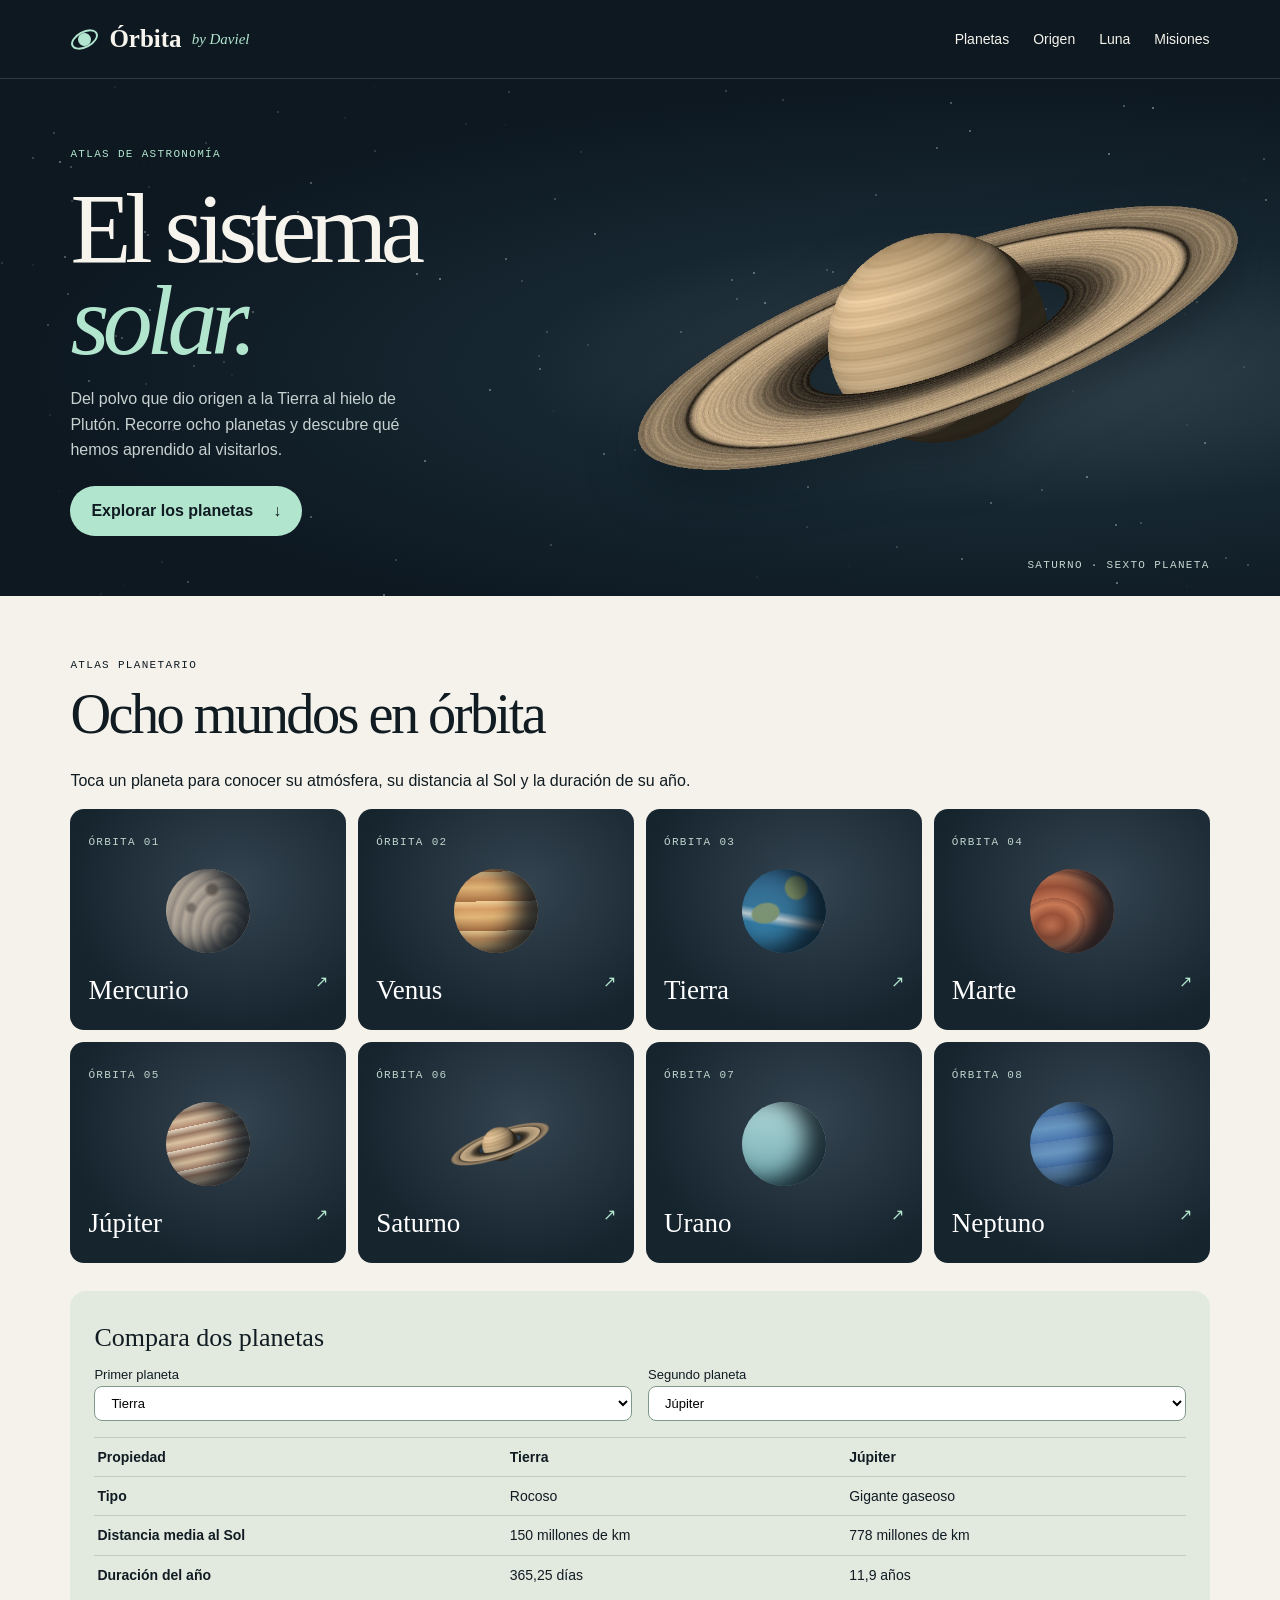
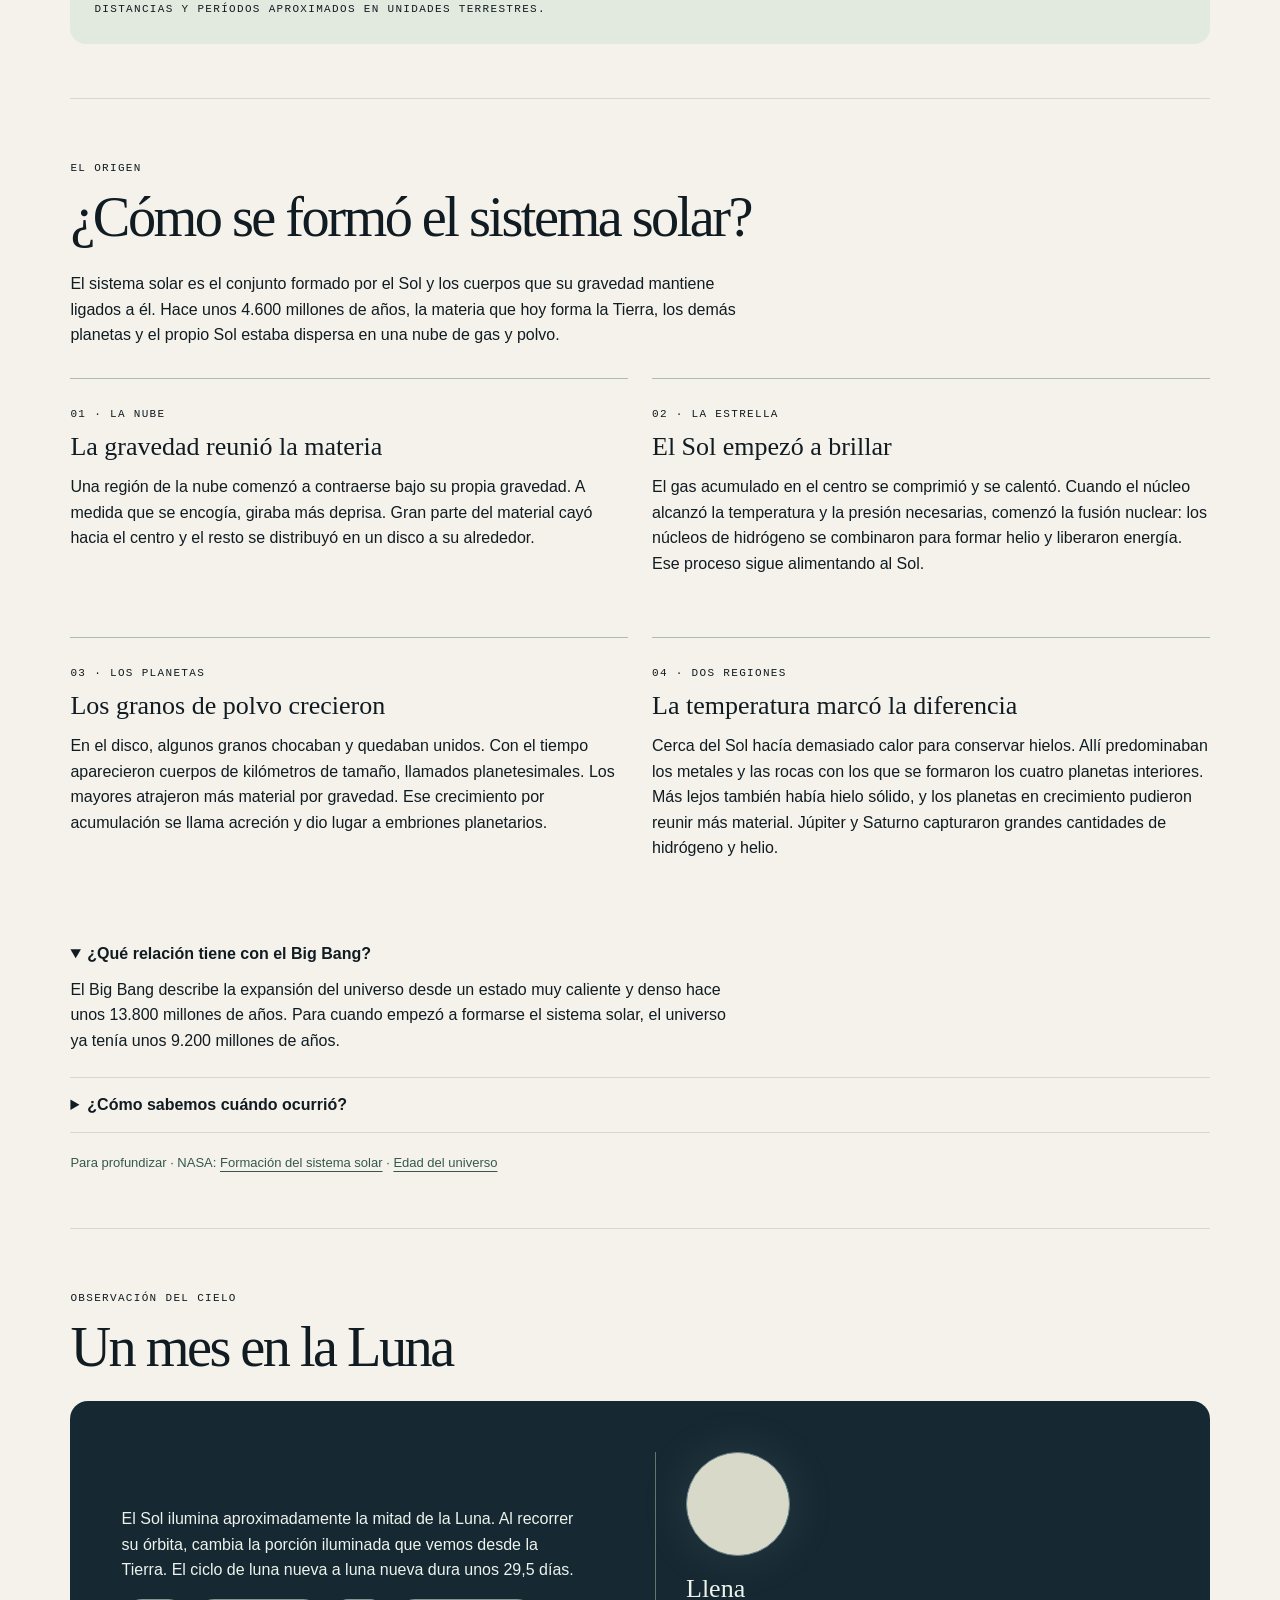
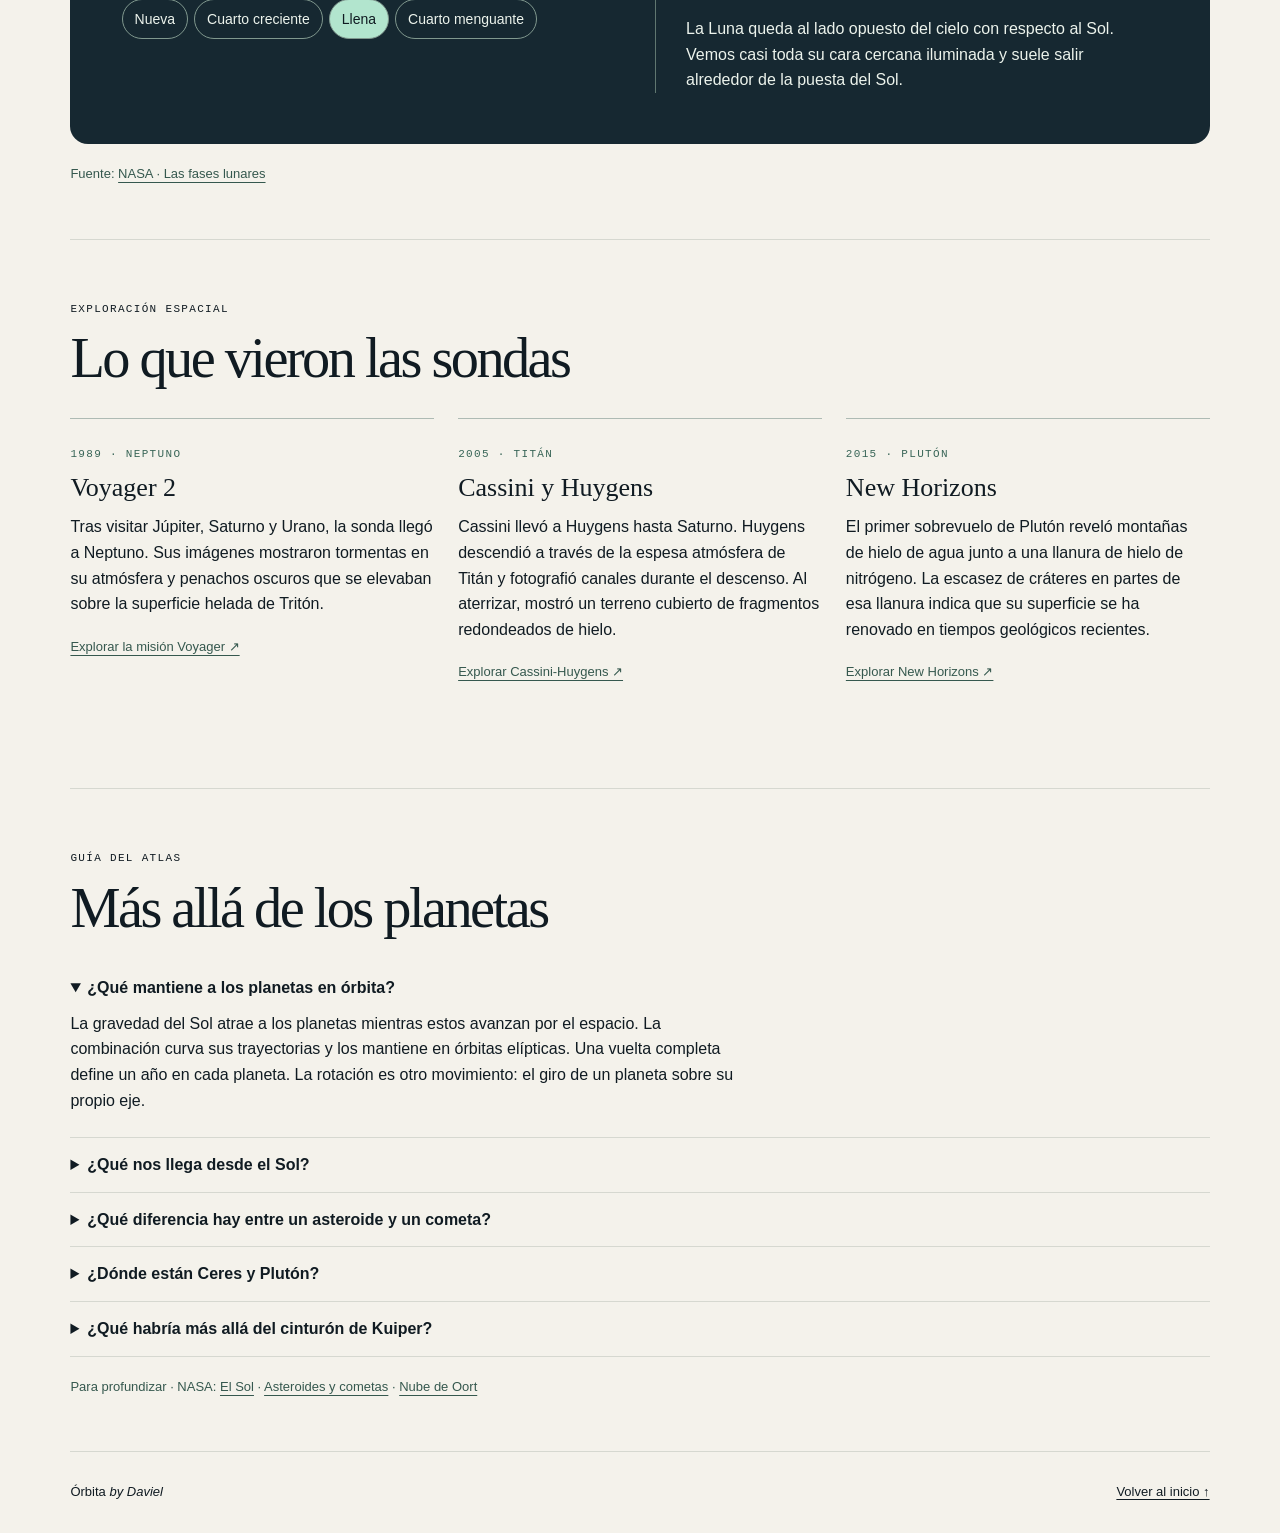
==== index.html @ 91eb77eb "Renovar el atlas con comparador, fases lunares y misiones" ====
<!doctype html><html lang="es"><head><meta charset="utf-8"><meta name="viewport" content="width=device-width,initial-scale=1"><meta name="theme-color" content="#0d1821"><title>Órbita by Daviel · Atlas del sistema solar</title><style>
:root{--ink:#101b22;--paper:#f4f2eb;--mint:#b2e5ce;--line:#d6d8d0}*{box-sizing:border-box}html{scroll-behavior:smooth}body{margin:0;background:var(--paper);color:var(--ink);font:16px/1.6 "DM Sans",Arial,sans-serif}a{color:inherit}button,select{font:inherit}button,a,select,summary{touch-action:manipulation}a:focus-visible,button:focus-visible,select:focus-visible,summary:focus-visible{outline:3px solid #318269;outline-offset:4px}.wrap,main>section:not(.hero),footer{width:min(1240px,89%);margin-inline:auto}header,.hero{background:#0d1821;color:#f6f4ec}header{border-bottom:1px solid #ffffff24}.bar{min-height:78px;display:flex;justify-content:space-between;align-items:center;gap:24px}.brand{text-decoration:none;display:flex;align-items:center;gap:10px;font:700 25px Georgia,serif}.firma{font:italic 15px Georgia;color:var(--mint)}.mark{width:29px;height:17px;border:2px solid var(--mint);border-radius:50%;transform:rotate(-28deg);position:relative}.mark:after{content:"";background:var(--mint);width:13px;height:13px;border-radius:50%;position:absolute;left:6px}nav{display:flex;gap:24px}nav a,.cta,.fuentes a,.missions a{text-underline-offset:4px}nav a{text-decoration:none;font-size:14px}nav a:hover{text-decoration:underline}.hero{position:relative;isolation:isolate;overflow:hidden;background:radial-gradient(ellipse at 79% 56%,#364650 0,#162630 35%,#0d1821 70%)}.hero .wrap{position:relative;min-height:510px;display:flex;align-items:center}.intro{width:46%;padding:60px 0;z-index:1}.intro p{max-width:360px;color:#c7d1d0}.hero img{position:absolute;right:-8%;width:68%;height:100%;object-fit:contain;filter:drop-shadow(0 20px 24px #07131c80)}.sky{position:absolute;inset:0;z-index:-1}.sky i{position:absolute;background:#dae7e3;border-radius:50%}.caption{position:absolute;right:0;bottom:22px;color:#c5d6d0;font-size:12px}.eyebrow,small,.caption,.date{font:11px/1.5 "Courier New",monospace;letter-spacing:.12em;text-transform:uppercase}.eyebrow,.intro small{color:var(--mint)}h1,h2,h3,.card strong,dd{font-family:Georgia,"Times New Roman",serif;font-weight:400}h1,h2,h3,p{margin-top:0}h1{font-size:clamp(65px,7.8vw,116px);line-height:.93;letter-spacing:-.065em;margin:18px 0}h1 em{color:var(--mint)}h2{font-size:clamp(38px,4.4vw,65px);line-height:1.04;letter-spacing:-.045em;margin:10px 0 24px}h3{font-size:26px;line-height:1.15;margin:8px 0 12px}.cta,dialog button{border:0;border-radius:30px;background:var(--mint);color:var(--ink);text-decoration:none;padding:12px 21px;font-weight:650;display:inline-flex;gap:20px;align-items:center;cursor:pointer}.cta{margin-top:7px}main>section:not(.hero){padding-block:54px;border-bottom:1px solid var(--line)}.sectionhead{display:flex;justify-content:space-between;align-items:baseline}.grid{display:grid;grid-template-columns:repeat(4,minmax(0,1fr));gap:12px}.card{border:0;min-width:0;border-radius:14px;background:radial-gradient(ellipse at 60% 35%,#344450,#16242e 72%);color:#fff;text-align:left;padding:18px;cursor:pointer;transition:transform .18s}.card:hover{transform:translateY(-3px)}.card small{color:#c0d4cc}.card strong{font-size:27px}.arrow{float:right;color:var(--mint)}.planet{display:block;width:84px;height:84px;margin:16px auto;border-radius:50%;background:var(--surface);box-shadow:inset -18px -9px 22px #07121bd9;transform:rotate(-12deg)}.card img{display:block;width:100%;height:84px;object-fit:contain;margin:16px auto}.entrada,.lectura p{max-width:76ch}.historia,.missions{display:grid;gap:24px;grid-template-columns:repeat(2,minmax(0,1fr));margin-block:30px}.historia article,.missions article{padding:20px 0;border-top:1px solid #aebbb4}.lectura details{padding:14px 0;border-bottom:1px solid var(--line)}.lectura summary{cursor:pointer;font-weight:650}.lectura details p{margin:10px 0}.fuentes,.missions a{font-size:13px;color:#35584e}.fuentes{margin:20px 0 0}.missions{grid-template-columns:repeat(3,minmax(0,1fr))}.date{color:#386557}.lunar{border-radius:18px;background:#162831;color:#ecf3ec;padding:clamp(20px,4vw,52px);display:grid;grid-template-columns:1fr 1fr;align-items:center;gap:30px}.lunar p{max-width:52ch}.lunar a{color:var(--mint)}.phase-buttons{display:flex;gap:6px;flex-wrap:wrap}.phase-buttons button{padding:8px 12px;border:1px solid #80988e;border-radius:24px;background:transparent;color:inherit;cursor:pointer;font-size:14px}.phase-buttons [aria-pressed=true]{background:var(--mint);color:var(--ink)}.moon{width:104px;height:104px;border-radius:50%;margin-bottom:18px;border:1px solid #68818a;background:var(--phase);box-shadow:0 0 52px #bce7d71c}.phase-info{border-left:1px solid #607770;padding-left:30px}.phase-info p{margin:0}.compare{margin-top:28px;padding:24px;background:#e2eae0;border-radius:16px}.pair{display:grid;grid-template-columns:1fr 1fr;gap:16px}.pair label{display:block;font-size:13px}.pair select{padding:8px 12px;border:1px solid #81998b;background:#fff;border-radius:8px;width:100%}.compare table{width:100%;text-align:left;border-collapse:collapse;margin-top:16px}.compare td,.compare th{padding:8px 3px;border-top:1px solid #c0ccbf;font-size:14px}.compare th{font-weight:550}dialog{max-height:86vh;width:min(480px,92vw);color:var(--ink);background:var(--paper);border:0;border-radius:18px;padding:30px}dialog::backdrop{background:#09141cd6}dl{padding:14px 0;border-block:1px solid var(--line)}dt{font-size:13px}dd{margin:0 0 8px;font-size:23px}dialog button{margin-top:16px}footer{display:flex;justify-content:space-between;gap:16px;padding-block:30px;font-size:13px}footer a{text-underline-offset:3px}@media(max-width:850px){.grid{grid-template-columns:repeat(2,minmax(0,1fr))}.missions{grid-template-columns:1fr}.missions article{padding:16px 0}.missions{gap:4px}.hero .wrap{min-height:430px}nav{gap:14px}}@media(max-width:640px){.bar{flex-direction:column;align-items:flex-start;gap:4px;padding:12px 0}.bar nav{width:100%;justify-content:space-between;gap:6px}.bar nav a{padding:4px 0}.hero .wrap{display:block;padding-bottom:230px}.intro{width:100%;padding:35px 0 0}.hero img{width:100%;right:-6%;height:260px;bottom:-2px}.caption{bottom:10px;font-size:9px}.historia,.lunar{grid-template-columns:1fr}.phase-info{border-left:0;border-top:1px solid #607770;padding:20px 0 0}.card{padding:14px}.compare{padding:16px}.pair{gap:8px}.compare td,.compare th{font-size:12px}.historia{gap:0}main>section:not(.hero){padding-block:38px}.wrap,main>section:not(.hero),footer{width:91%}}@media(prefers-reduced-motion:reduce){*{scroll-behavior:auto!important;transition:none!important}}
</style></head><body><header><div class="bar wrap"><a class="brand" href="#inicio"><span class="mark"></span>Órbita <span class="firma">by Daviel</span></a><nav aria-label="Secciones"><a href="#atlas">Planetas</a><a href="#origen">Origen</a><a href="#luna">Luna</a><a href="#misiones">Misiones</a></nav></div></header><main><section class="hero" id="inicio"><div class="sky" aria-hidden="true"></div><div class="wrap"><div class="intro"><small>Atlas de astronomía</small><h1>El sistema<br><em>solar.</em></h1><p>Del polvo que dio origen a la Tierra al hielo de Plutón. Recorre ocho planetas y descubre qué hemos aprendido al visitarlos.</p><a class="cta" href="#atlas">Explorar los planetas <span>↓</span></a></div><img src="saturno.webp" alt="Ilustración de Saturno y sus anillos inclinados"><span class="caption">Saturno · Sexto planeta</span></div></section><section id="atlas"><small>Atlas planetario</small><h2>Ocho mundos en órbita</h2><p>Toca un planeta para conocer su atmósfera, su distancia al Sol y la duración de su año.</p><div class="grid"></div><div class="compare"><h3>Compara dos planetas</h3><div class="pair"><label>Primer planeta<select id="a"></select></label><label>Segundo planeta<select id="b"></select></label></div><div aria-live="polite" id="comparacion"></div></div></section><section id="origen" class="lectura"><small>El origen</small><h2>¿Cómo se formó el sistema solar?</h2>
<p class="entrada">El sistema solar es el conjunto formado por el Sol y los cuerpos que su gravedad mantiene ligados a él. Hace unos 4.600 millones de años, la materia que hoy forma la Tierra, los demás planetas y el propio Sol estaba dispersa en una nube de gas y polvo.</p>
<div class="historia">
<article><small>01 · La nube</small><h3>La gravedad reunió la materia</h3><p>Una región de la nube comenzó a contraerse bajo su propia gravedad. A medida que se encogía, giraba más deprisa. Gran parte del material cayó hacia el centro y el resto se distribuyó en un disco a su alrededor.</p></article>
<article><small>02 · La estrella</small><h3>El Sol empezó a brillar</h3><p>El gas acumulado en el centro se comprimió y se calentó. Cuando el núcleo alcanzó la temperatura y la presión necesarias, comenzó la fusión nuclear: los núcleos de hidrógeno se combinaron para formar helio y liberaron energía. Ese proceso sigue alimentando al Sol.</p></article>
<article><small>03 · Los planetas</small><h3>Los granos de polvo crecieron</h3><p>En el disco, algunos granos chocaban y quedaban unidos. Con el tiempo aparecieron cuerpos de kilómetros de tamaño, llamados planetesimales. Los mayores atrajeron más material por gravedad. Ese crecimiento por acumulación se llama acreción y dio lugar a embriones planetarios.</p></article>
<article><small>04 · Dos regiones</small><h3>La temperatura marcó la diferencia</h3><p>Cerca del Sol hacía demasiado calor para conservar hielos. Allí predominaban los metales y las rocas con los que se formaron los cuatro planetas interiores. Más lejos también había hielo sólido, y los planetas en crecimiento pudieron reunir más material. Júpiter y Saturno capturaron grandes cantidades de hidrógeno y helio.</p></article></div>
<details open><summary>¿Qué relación tiene con el Big Bang?</summary><p>El Big Bang describe la expansión del universo desde un estado muy caliente y denso hace unos 13.800 millones de años. Para cuando empezó a formarse el sistema solar, el universo ya tenía unos 9.200 millones de años.</p></details>
<details><summary>¿Cómo sabemos cuándo ocurrió?</summary><p>Algunos meteoritos conservan minerales que se solidificaron en el disco original. Ciertos átomos de esos minerales se desintegran a ritmos conocidos. Al medir cuánto material original queda y cuánto se ha transformado, los científicos calculan la edad de esas primeras piezas sólidas.</p></details>
<p class="fuentes">Para profundizar · NASA: <a href="https://science.nasa.gov/solar-system/solar-system-facts/">Formación del sistema solar</a> · <a href="https://science.nasa.gov/exoplanets/what-is-the-universe/">Edad del universo</a></p></section><section id="luna"><small>Observación del cielo</small><h2>Un mes en la Luna</h2><div class="lunar"><div><p>El Sol ilumina aproximadamente la mitad de la Luna. Al recorrer su órbita, cambia la porción iluminada que vemos desde la Tierra. El ciclo de luna nueva a luna nueva dura unos 29,5 días.</p><div class="phase-buttons" aria-label="Fases principales"></div></div><div class="phase-info" aria-live="polite"><div class="moon" aria-hidden="true"></div><h3 id="fase"></h3><p id="explica"></p></div></div><p class="fuentes">Fuente: <a href="https://science.nasa.gov/moon/moon-phases/">NASA · Las fases lunares</a></p></section><section id="misiones"><small>Exploración espacial</small><h2>Lo que vieron las sondas</h2><div class="missions"><article><span class="date">1989 · Neptuno</span><h3>Voyager 2</h3><p>Tras visitar Júpiter, Saturno y Urano, la sonda llegó a Neptuno. Sus imágenes mostraron tormentas en su atmósfera y penachos oscuros que se elevaban sobre la superficie helada de Tritón.</p><a href="https://science.nasa.gov/mission/voyager/">Explorar la misión Voyager ↗</a></article><article><span class="date">2005 · Titán</span><h3>Cassini y Huygens</h3><p>Cassini llevó a Huygens hasta Saturno. Huygens descendió a través de la espesa atmósfera de Titán y fotografió canales durante el descenso. Al aterrizar, mostró un terreno cubierto de fragmentos redondeados de hielo.</p><a href="https://science.nasa.gov/mission/cassini/">Explorar Cassini-Huygens ↗</a></article><article><span class="date">2015 · Plutón</span><h3>New Horizons</h3><p>El primer sobrevuelo de Plutón reveló montañas de hielo de agua junto a una llanura de hielo de nitrógeno. La escasez de cráteres en partes de esa llanura indica que su superficie se ha renovado en tiempos geológicos recientes.</p><a href="https://science.nasa.gov/mission/new-horizons/">Explorar New Horizons ↗</a></article></div></section><section class="lectura"><small>Guía del atlas</small><h2>Más allá de los planetas</h2>
<details open><summary>¿Qué mantiene a los planetas en órbita?</summary><p>La gravedad del Sol atrae a los planetas mientras estos avanzan por el espacio. La combinación curva sus trayectorias y los mantiene en órbitas elípticas. Una vuelta completa define un año en cada planeta. La rotación es otro movimiento: el giro de un planeta sobre su propio eje.</p></details>
<details><summary>¿Qué nos llega desde el Sol?</summary><p>La luz que sale de la superficie visible del Sol tarda unos ocho minutos en llegar a la Tierra. También sale un flujo de partículas cargadas llamado viento solar. Cuando esas partículas interactúan con el campo magnético terrestre y la atmósfera, pueden producir auroras cerca de los polos.</p></details>
<details><summary>¿Qué diferencia hay entre un asteroide y un cometa?</summary><p>Los asteroides están compuestos sobre todo por roca o metal. Muchos orbitan entre Marte y Júpiter. Los cometas también contienen hielos. Cuando se acercan al Sol, parte del hielo pasa directamente a gas y libera polvo. Así se forma una nube alrededor del núcleo y pueden aparecer colas que se extienden en dirección opuesta al Sol.</p></details>
<details><summary>¿Dónde están Ceres y Plutón?</summary><p>Ambos son planetas enanos. Giran en torno al Sol y su gravedad les ha dado una forma casi redonda, pero comparten su región orbital con otros cuerpos de masa apreciable. Ceres se encuentra en el cinturón de asteroides y Plutón en el cinturón de Kuiper, una región rica en cuerpos helados más allá de Neptuno.</p></details>
<details><summary>¿Qué habría más allá del cinturón de Kuiper?</summary><p>Las órbitas de algunos cometas de período largo apuntan a un origen mucho más lejano. Los astrónomos proponen que una enorme envoltura de objetos helados rodea al sistema solar: la nube de Oort. Su existencia se infiere de esas órbitas y todavía no se ha observado directamente.</p></details>
<p class="fuentes">Para profundizar · NASA: <a href="https://science.nasa.gov/sun/facts/">El Sol</a> · <a href="https://science.nasa.gov/asteroids-comets-meteors/facts/">Asteroides y cometas</a> · <a href="https://science.nasa.gov/solar-system/oort-cloud/facts/">Nube de Oort</a></p></section></main><footer><span>Órbita <i>by Daviel</i></span><a href="#inicio">Volver al inicio ↑</a></footer><dialog aria-labelledby="nombre"><small id="tipo"></small><h2 id="nombre"></h2><p id="detalle"></p><dl id="medidas"></dl><p id="rasgo"></p><p class="fuentes"><a id="fuente">Ficha de la NASA ↗</a></p><button autofocus>Cerrar ficha</button></dialog><script src="atlas.js"></script><script>
const choices=[document.querySelector('#a'),document.querySelector('#b')];
choices.forEach((select,column)=>{planetas.forEach(([name],index)=>select.add(new Option(name,index)));select.value=column===0?'2':'4';select.addEventListener('change',compare)});
function compare(){
 const [first,second]=choices.map(select=>Number(select.value));
 const rows=[['Tipo',planetas[first][1],planetas[second][1]],['Distancia media al Sol',fichas[first][0],fichas[second][0]],['Duración del año',fichas[first][1],fichas[second][1]]];
 document.querySelector('#comparacion').innerHTML='<table><thead><tr><th>Propiedad</th><th>'+planetas[first][0]+'</th><th>'+planetas[second][0]+'</th></tr></thead><tbody>'+rows.map(([key,left,right])=>'<tr><th scope="row">'+key+'</th><td>'+left+'</td><td>'+right+'</td></tr>').join('')+'</tbody></table><small>Distancias y períodos aproximados en unidades terrestres.</small>';
}
compare();
const fases=[
 ['Nueva','#233239','La cara iluminada apunta casi por completo en dirección contraria a la Tierra. La Luna recorre el cielo cerca del Sol y cuesta distinguirla.'],
 ['Cuarto creciente','linear-gradient(90deg,#233239 50%,#d8d9c8 50%)','Vemos media cara iluminada. Durante los días siguientes, la parte brillante aumenta hasta la luna llena.'],
 ['Llena','#d8d9c8','La Luna queda al lado opuesto del cielo con respecto al Sol. Vemos casi toda su cara cercana iluminada y suele salir alrededor de la puesta del Sol.'],
 ['Cuarto menguante','linear-gradient(90deg,#d8d9c8 50%,#233239 50%)','Vuelve a verse media cara iluminada. Esta vez la parte brillante disminuye y la Luna se observa con facilidad de madrugada.']
];
const buttons=document.querySelector('.phase-buttons');
function showPhase(i){const [name,color,description]=fases[i];document.querySelector('.moon').style.setProperty('--phase',color);document.querySelector('#fase').textContent=name;document.querySelector('#explica').textContent=description;Array.from(buttons.children).forEach((button,index)=>button.setAttribute('aria-pressed',String(index===i)))}
fases.forEach(([name],i)=>{const button=document.createElement('button');button.textContent=name;button.onclick=()=>showPhase(i);buttons.append(button)});showPhase(2);
</script></body></html>
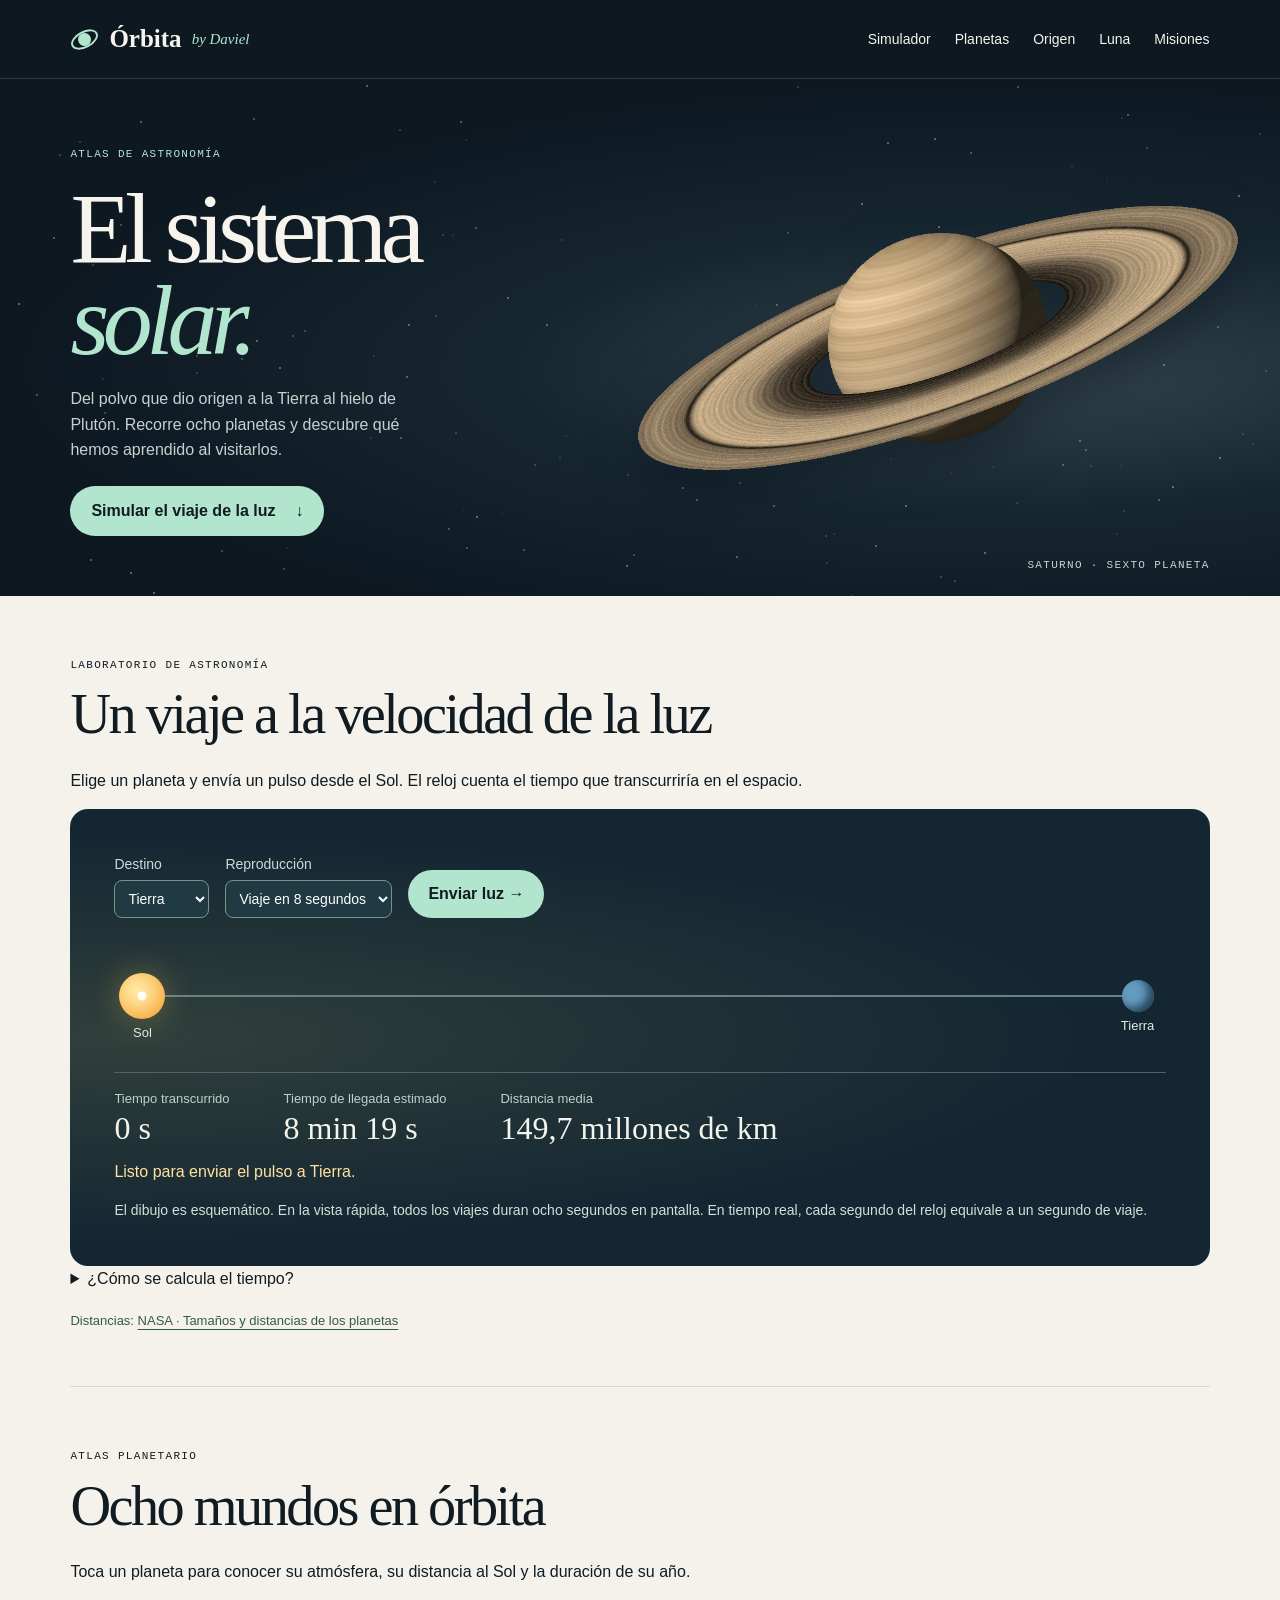
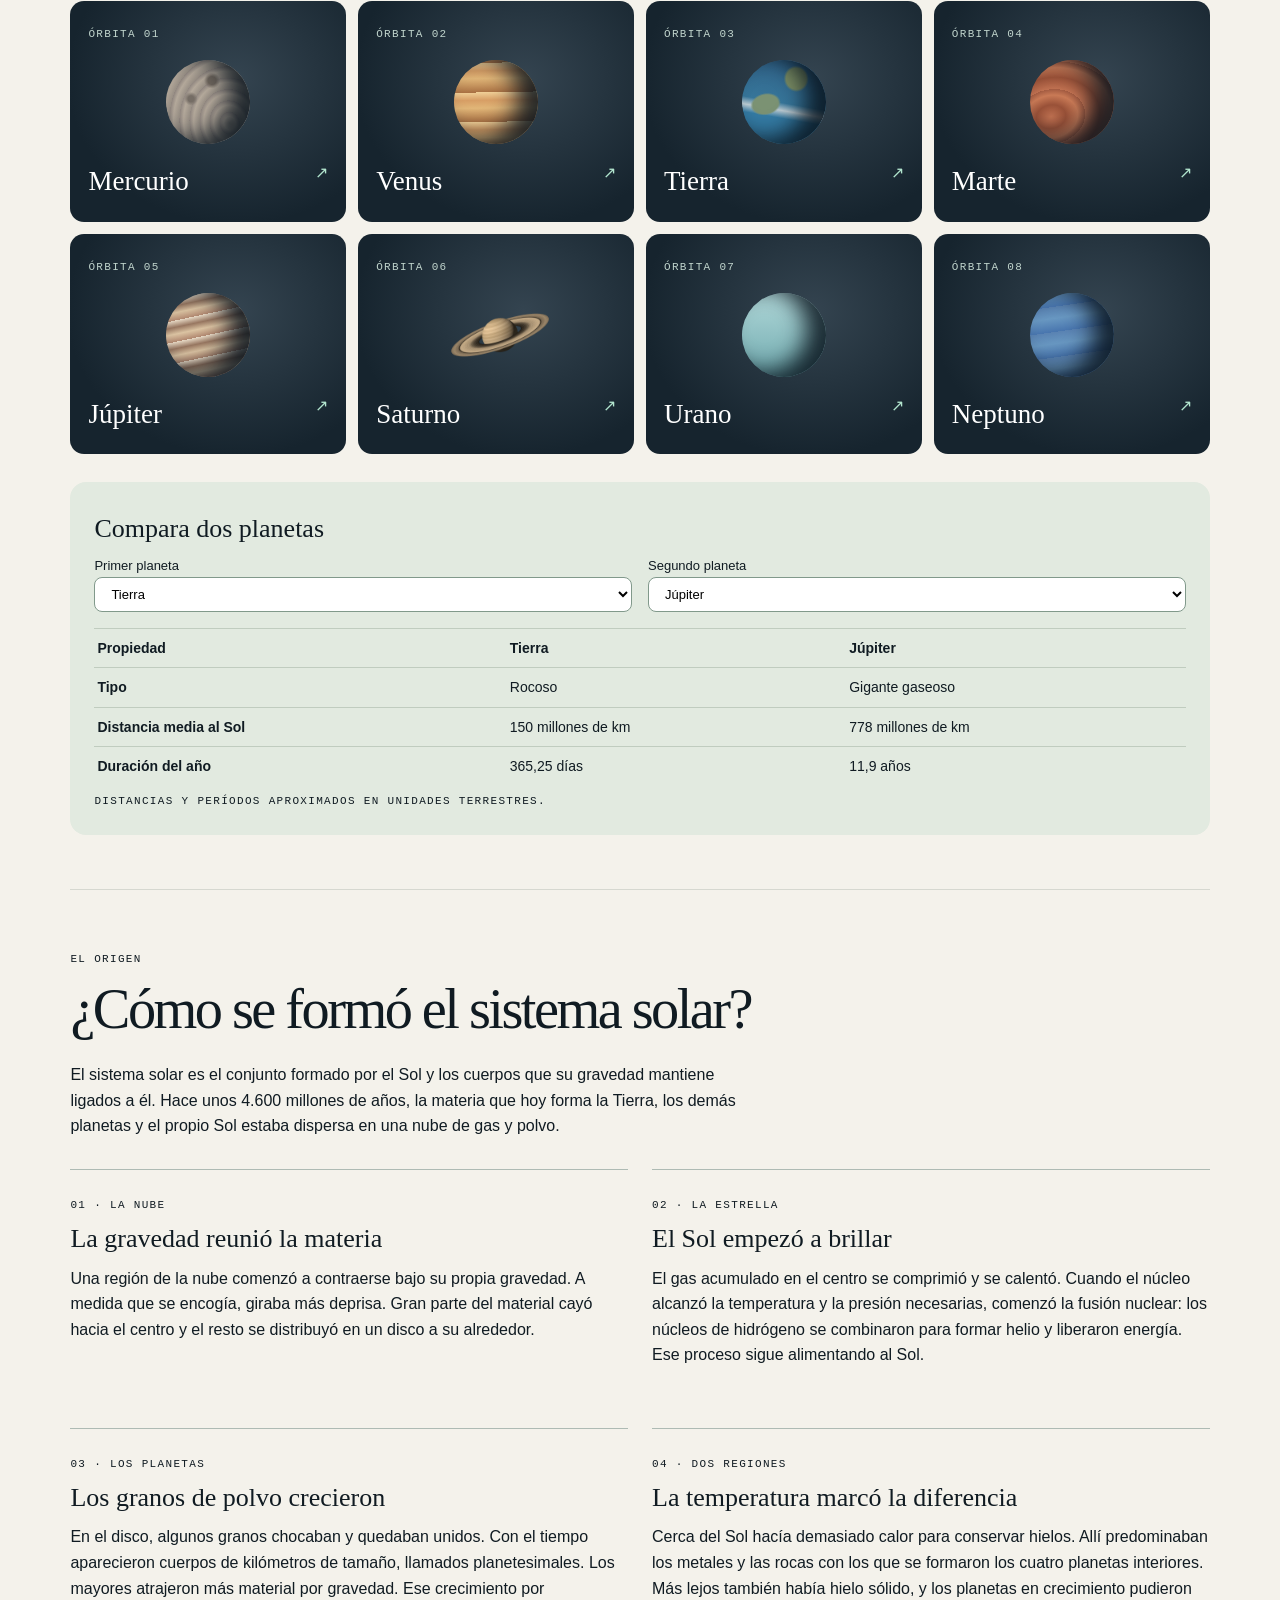
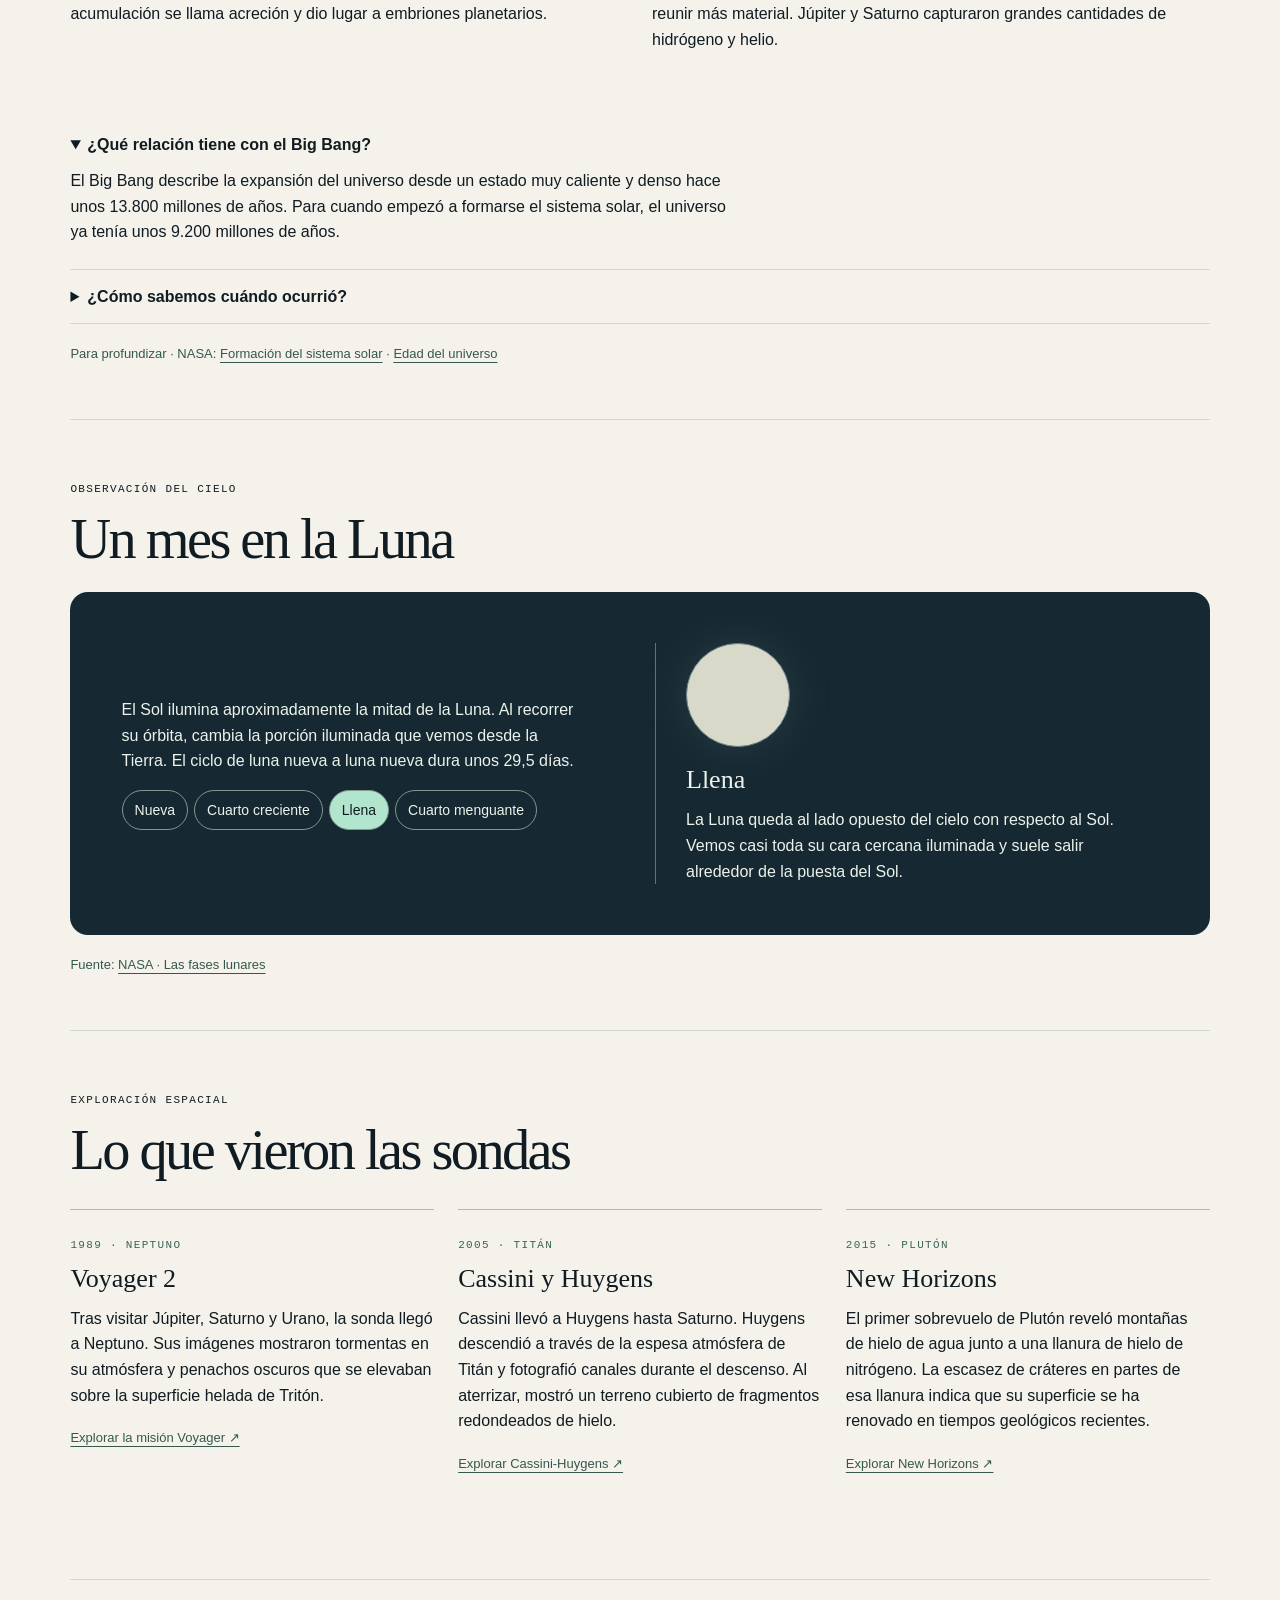
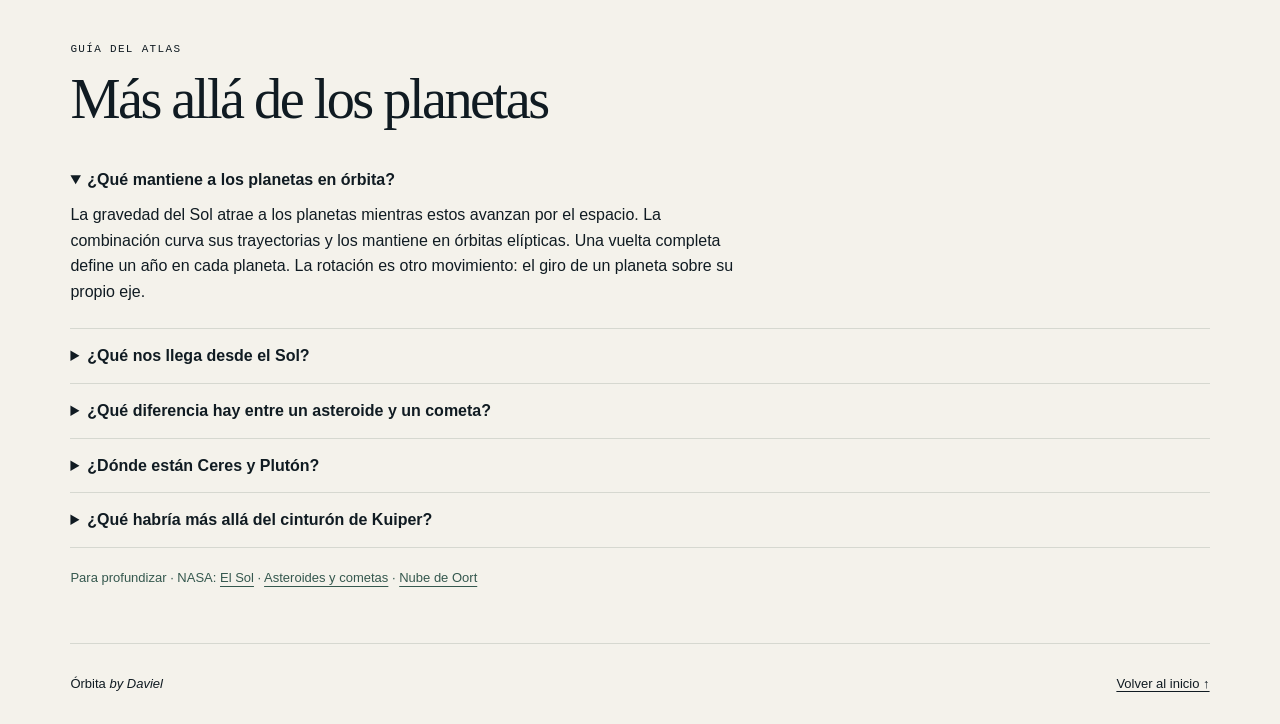
==== commit 13eb593c: "Añadir el simulador del viaje de la luz solar" ====
--- a/index.html
+++ b/index.html
@@ -1,6 +1,8 @@
 <!doctype html><html lang="es"><head><meta charset="utf-8"><meta name="viewport" content="width=device-width,initial-scale=1"><meta name="theme-color" content="#0d1821"><title>Órbita by Daviel · Atlas del sistema solar</title><style>
 :root{--ink:#101b22;--paper:#f4f2eb;--mint:#b2e5ce;--line:#d6d8d0}*{box-sizing:border-box}html{scroll-behavior:smooth}body{margin:0;background:var(--paper);color:var(--ink);font:16px/1.6 "DM Sans",Arial,sans-serif}a{color:inherit}button,select{font:inherit}button,a,select,summary{touch-action:manipulation}a:focus-visible,button:focus-visible,select:focus-visible,summary:focus-visible{outline:3px solid #318269;outline-offset:4px}.wrap,main>section:not(.hero),footer{width:min(1240px,89%);margin-inline:auto}header,.hero{background:#0d1821;color:#f6f4ec}header{border-bottom:1px solid #ffffff24}.bar{min-height:78px;display:flex;justify-content:space-between;align-items:center;gap:24px}.brand{text-decoration:none;display:flex;align-items:center;gap:10px;font:700 25px Georgia,serif}.firma{font:italic 15px Georgia;color:var(--mint)}.mark{width:29px;height:17px;border:2px solid var(--mint);border-radius:50%;transform:rotate(-28deg);position:relative}.mark:after{content:"";background:var(--mint);width:13px;height:13px;border-radius:50%;position:absolute;left:6px}nav{display:flex;gap:24px}nav a,.cta,.fuentes a,.missions a{text-underline-offset:4px}nav a{text-decoration:none;font-size:14px}nav a:hover{text-decoration:underline}.hero{position:relative;isolation:isolate;overflow:hidden;background:radial-gradient(ellipse at 79% 56%,#364650 0,#162630 35%,#0d1821 70%)}.hero .wrap{position:relative;min-height:510px;display:flex;align-items:center}.intro{width:46%;padding:60px 0;z-index:1}.intro p{max-width:360px;color:#c7d1d0}.hero img{position:absolute;right:-8%;width:68%;height:100%;object-fit:contain;filter:drop-shadow(0 20px 24px #07131c80)}.sky{position:absolute;inset:0;z-index:-1}.sky i{position:absolute;background:#dae7e3;border-radius:50%}.caption{position:absolute;right:0;bottom:22px;color:#c5d6d0;font-size:12px}.eyebrow,small,.caption,.date{font:11px/1.5 "Courier New",monospace;letter-spacing:.12em;text-transform:uppercase}.eyebrow,.intro small{color:var(--mint)}h1,h2,h3,.card strong,dd{font-family:Georgia,"Times New Roman",serif;font-weight:400}h1,h2,h3,p{margin-top:0}h1{font-size:clamp(65px,7.8vw,116px);line-height:.93;letter-spacing:-.065em;margin:18px 0}h1 em{color:var(--mint)}h2{font-size:clamp(38px,4.4vw,65px);line-height:1.04;letter-spacing:-.045em;margin:10px 0 24px}h3{font-size:26px;line-height:1.15;margin:8px 0 12px}.cta,dialog button{border:0;border-radius:30px;background:var(--mint);color:var(--ink);text-decoration:none;padding:12px 21px;font-weight:650;display:inline-flex;gap:20px;align-items:center;cursor:pointer}.cta{margin-top:7px}main>section:not(.hero){padding-block:54px;border-bottom:1px solid var(--line)}.sectionhead{display:flex;justify-content:space-between;align-items:baseline}.grid{display:grid;grid-template-columns:repeat(4,minmax(0,1fr));gap:12px}.card{border:0;min-width:0;border-radius:14px;background:radial-gradient(ellipse at 60% 35%,#344450,#16242e 72%);color:#fff;text-align:left;padding:18px;cursor:pointer;transition:transform .18s}.card:hover{transform:translateY(-3px)}.card small{color:#c0d4cc}.card strong{font-size:27px}.arrow{float:right;color:var(--mint)}.planet{display:block;width:84px;height:84px;margin:16px auto;border-radius:50%;background:var(--surface);box-shadow:inset -18px -9px 22px #07121bd9;transform:rotate(-12deg)}.card img{display:block;width:100%;height:84px;object-fit:contain;margin:16px auto}.entrada,.lectura p{max-width:76ch}.historia,.missions{display:grid;gap:24px;grid-template-columns:repeat(2,minmax(0,1fr));margin-block:30px}.historia article,.missions article{padding:20px 0;border-top:1px solid #aebbb4}.lectura details{padding:14px 0;border-bottom:1px solid var(--line)}.lectura summary{cursor:pointer;font-weight:650}.lectura details p{margin:10px 0}.fuentes,.missions a{font-size:13px;color:#35584e}.fuentes{margin:20px 0 0}.missions{grid-template-columns:repeat(3,minmax(0,1fr))}.date{color:#386557}.lunar{border-radius:18px;background:#162831;color:#ecf3ec;padding:clamp(20px,4vw,52px);display:grid;grid-template-columns:1fr 1fr;align-items:center;gap:30px}.lunar p{max-width:52ch}.lunar a{color:var(--mint)}.phase-buttons{display:flex;gap:6px;flex-wrap:wrap}.phase-buttons button{padding:8px 12px;border:1px solid #80988e;border-radius:24px;background:transparent;color:inherit;cursor:pointer;font-size:14px}.phase-buttons [aria-pressed=true]{background:var(--mint);color:var(--ink)}.moon{width:104px;height:104px;border-radius:50%;margin-bottom:18px;border:1px solid #68818a;background:var(--phase);box-shadow:0 0 52px #bce7d71c}.phase-info{border-left:1px solid #607770;padding-left:30px}.phase-info p{margin:0}.compare{margin-top:28px;padding:24px;background:#e2eae0;border-radius:16px}.pair{display:grid;grid-template-columns:1fr 1fr;gap:16px}.pair label{display:block;font-size:13px}.pair select{padding:8px 12px;border:1px solid #81998b;background:#fff;border-radius:8px;width:100%}.compare table{width:100%;text-align:left;border-collapse:collapse;margin-top:16px}.compare td,.compare th{padding:8px 3px;border-top:1px solid #c0ccbf;font-size:14px}.compare th{font-weight:550}dialog{max-height:86vh;width:min(480px,92vw);color:var(--ink);background:var(--paper);border:0;border-radius:18px;padding:30px}dialog::backdrop{background:#09141cd6}dl{padding:14px 0;border-block:1px solid var(--line)}dt{font-size:13px}dd{margin:0 0 8px;font-size:23px}dialog button{margin-top:16px}footer{display:flex;justify-content:space-between;gap:16px;padding-block:30px;font-size:13px}footer a{text-underline-offset:3px}@media(max-width:850px){.grid{grid-template-columns:repeat(2,minmax(0,1fr))}.missions{grid-template-columns:1fr}.missions article{padding:16px 0}.missions{gap:4px}.hero .wrap{min-height:430px}nav{gap:14px}}@media(max-width:640px){.bar{flex-direction:column;align-items:flex-start;gap:4px;padding:12px 0}.bar nav{width:100%;justify-content:space-between;gap:6px}.bar nav a{padding:4px 0}.hero .wrap{display:block;padding-bottom:230px}.intro{width:100%;padding:35px 0 0}.hero img{width:100%;right:-6%;height:260px;bottom:-2px}.caption{bottom:10px;font-size:9px}.historia,.lunar{grid-template-columns:1fr}.phase-info{border-left:0;border-top:1px solid #607770;padding:20px 0 0}.card{padding:14px}.compare{padding:16px}.pair{gap:8px}.compare td,.compare th{font-size:12px}.historia{gap:0}main>section:not(.hero){padding-block:38px}.wrap,main>section:not(.hero),footer{width:91%}}@media(prefers-reduced-motion:reduce){*{scroll-behavior:auto!important;transition:none!important}}
-</style></head><body><header><div class="bar wrap"><a class="brand" href="#inicio"><span class="mark"></span>Órbita <span class="firma">by Daviel</span></a><nav aria-label="Secciones"><a href="#atlas">Planetas</a><a href="#origen">Origen</a><a href="#luna">Luna</a><a href="#misiones">Misiones</a></nav></div></header><main><section class="hero" id="inicio"><div class="sky" aria-hidden="true"></div><div class="wrap"><div class="intro"><small>Atlas de astronomía</small><h1>El sistema<br><em>solar.</em></h1><p>Del polvo que dio origen a la Tierra al hielo de Plutón. Recorre ocho planetas y descubre qué hemos aprendido al visitarlos.</p><a class="cta" href="#atlas">Explorar los planetas <span>↓</span></a></div><img src="saturno.webp" alt="Ilustración de Saturno y sus anillos inclinados"><span class="caption">Saturno · Sexto planeta</span></div></section><section id="atlas"><small>Atlas planetario</small><h2>Ocho mundos en órbita</h2><p>Toca un planeta para conocer su atmósfera, su distancia al Sol y la duración de su año.</p><div class="grid"></div><div class="compare"><h3>Compara dos planetas</h3><div class="pair"><label>Primer planeta<select id="a"></select></label><label>Segundo planeta<select id="b"></select></label></div><div aria-live="polite" id="comparacion"></div></div></section><section id="origen" class="lectura"><small>El origen</small><h2>¿Cómo se formó el sistema solar?</h2>
+
+#luz .laboratorio{background:radial-gradient(ellipse at 5% 50%,#30403c,#142632 63%);color:#f3f5ec;border-radius:18px;padding:clamp(18px,4vw,44px)}.controles-luz{display:flex;gap:16px;align-items:end;flex-wrap:wrap}.controles-luz label{display:grid;gap:4px;font-size:14px;color:#c9dbd7}.controles-luz select{background:#203942;color:white;border:1px solid #77948c;border-radius:8px;padding:9px}.controles-luz button{border:none;border-radius:30px;background:#b2e5ce;color:#101b22;padding:11px 20px;font-weight:bold;cursor:pointer}.ruta-luz{position:relative;margin:46px 28px 44px;height:64px;display:flex;align-items:center}.riel{height:2px;width:100%;background:#688185}.rayo{height:2px;width:var(--avance,0%);background:#ffe2a1}.pulso,.astro{position:absolute;top:50%;transform:translate(-50%,-50%);border-radius:50%}.pulso{left:var(--avance,0%);background:white;width:9px;height:9px;box-shadow:0 0 13px 3px #ffdb8f;z-index:2}.astro.sol{left:0;width:46px;height:46px;background:radial-gradient(circle at 40% 39%,#fff2af,#f9b653 70%,#df8937);box-shadow:0 0 32px #f4bc5155}.astro.destino{left:100%;width:32px;height:32px;background:var(--color);box-shadow:inset -6px -4px 8px #0a1b29a8}.astro b{position:absolute;left:50%;top:calc(100% + 6px);transform:translateX(-50%);font:13px Arial;color:#e0ebe6}.datos-luz{display:flex;flex-wrap:wrap;gap:20px 54px;border-top:1px solid #50636b;padding-top:16px}.datos-luz span{display:block;color:#bdd1cc;font-size:13px}.datos-luz strong{font:clamp(21px,3vw,32px) Georgia;display:block;font-variant-numeric:tabular-nums}.nota-luz{font-size:14px;color:#d4dfd9;margin:15px 0 0}.laboratorio [role=status]{min-height:1.6em;color:#ffe2a1;margin:12px 0 0}.bar nav{flex-wrap:wrap}
+</style></head><body><header><div class="bar wrap"><a class="brand" href="#inicio"><span class="mark"></span>Órbita <span class="firma">by Daviel</span></a><nav aria-label="Secciones"><a href="#luz">Simulador</a><a href="#atlas">Planetas</a><a href="#origen">Origen</a><a href="#luna">Luna</a><a href="#misiones">Misiones</a></nav></div></header><main><section class="hero" id="inicio"><div class="sky" aria-hidden="true"></div><div class="wrap"><div class="intro"><small>Atlas de astronomía</small><h1>El sistema<br><em>solar.</em></h1><p>Del polvo que dio origen a la Tierra al hielo de Plutón. Recorre ocho planetas y descubre qué hemos aprendido al visitarlos.</p><a class="cta" href="#luz">Simular el viaje de la luz <span>↓</span></a></div><img src="saturno.webp" alt="Ilustración de Saturno y sus anillos inclinados"><span class="caption">Saturno · Sexto planeta</span></div></section><section id="luz"><small>Laboratorio de astronomía</small><h2>Un viaje a la velocidad de la luz</h2><p>Elige un planeta y envía un pulso desde el Sol. El reloj cuenta el tiempo que transcurriría en el espacio.</p><div class="laboratorio"><div class="controles-luz"><label>Destino<select id="destino-luz"></select></label><label>Reproducción<select id="ritmo-luz"><option value="resumen">Viaje en 8 segundos</option><option value="real">Tiempo real</option></select></label><button id="lanzar-luz" type="button">Enviar luz →</button></div><div class="ruta-luz" aria-hidden="true"><div class="riel"><div class="rayo"></div></div><div class="astro sol"><b>Sol</b></div><div class="astro destino"><b id="nombre-luz"></b></div><div class="pulso"></div></div><div class="datos-luz"><div><span>Tiempo transcurrido</span><strong id="reloj-luz"></strong></div><div><span>Tiempo de llegada estimado</span><strong id="total-luz"></strong></div><div><span>Distancia media</span><strong id="distancia-luz"></strong></div></div><p role="status" id="estado-luz"></p><p class="nota-luz">El dibujo es esquemático. En la vista rápida, todos los viajes duran ocho segundos en pantalla. En tiempo real, cada segundo del reloj equivale a un segundo de viaje.</p></div><details><summary>¿Cómo se calcula el tiempo?</summary><p>Dividimos la distancia media entre el Sol y el planeta por la velocidad de la luz en el vacío (299.792,458 km/s). El resultado es el tiempo de ida en segundos. La distancia cambia a lo largo de cada órbita, así que el resultado es una aproximación.</p></details><p class="fuentes">Distancias: <a href="https://science.nasa.gov/solar-system/planet-sizes-and-locations-in-our-solar-system/">NASA · Tamaños y distancias de los planetas</a></p></section><section id="atlas"><small>Atlas planetario</small><h2>Ocho mundos en órbita</h2><p>Toca un planeta para conocer su atmósfera, su distancia al Sol y la duración de su año.</p><div class="grid"></div><div class="compare"><h3>Compara dos planetas</h3><div class="pair"><label>Primer planeta<select id="a"></select></label><label>Segundo planeta<select id="b"></select></label></div><div aria-live="polite" id="comparacion"></div></div></section><section id="origen" class="lectura"><small>El origen</small><h2>¿Cómo se formó el sistema solar?</h2>
 <p class="entrada">El sistema solar es el conjunto formado por el Sol y los cuerpos que su gravedad mantiene ligados a él. Hace unos 4.600 millones de años, la materia que hoy forma la Tierra, los demás planetas y el propio Sol estaba dispersa en una nube de gas y polvo.</p>
 <div class="historia">
 <article><small>01 · La nube</small><h3>La gravedad reunió la materia</h3><p>Una región de la nube comenzó a contraerse bajo su propia gravedad. A medida que se encogía, giraba más deprisa. Gran parte del material cayó hacia el centro y el resto se distribuyó en un disco a su alrededor.</p></article>
@@ -33,4 +35,20 @@
 const buttons=document.querySelector('.phase-buttons');
 function showPhase(i){const [name,color,description]=fases[i];document.querySelector('.moon').style.setProperty('--phase',color);document.querySelector('#fase').textContent=name;document.querySelector('#explica').textContent=description;Array.from(buttons.children).forEach((button,index)=>button.setAttribute('aria-pressed',String(index===i)))}
 fases.forEach(([name],i)=>{const button=document.createElement('button');button.textContent=name;button.onclick=()=>showPhase(i);buttons.append(button)});showPhase(2);
+</script><script>
+(()=>{
+ const mundos=[['Mercurio',58,'#a59988'],['Venus',108,'#d9aa70'],['Tierra',149.7,'#649bc0'],['Marte',227.9,'#c67658'],['Júpiter',778,'#cba480'],['Saturno',1400,'#d6be92'],['Urano',2900,'#8bc9cb'],['Neptuno',4500,'#668ac2']];
+ const elemento=id=>document.getElementById(id);
+ const destino=elemento('destino-luz'),ritmo=elemento('ritmo-luz'),boton=elemento('lanzar-luz'),ruta=document.querySelector('.ruta-luz');
+ let frame=0;
+ mundos.forEach(([nombre],i)=>destino.add(new Option(nombre,i)));
+ destino.value='2';
+ function tiempo(segundos){const n=Math.round(segundos),h=Math.floor(n/3600),m=Math.floor(n%3600/60);return (h?h+' h ':'')+(m||h?m+' min ':'')+(n%60)+' s'}
+ function duracion(){return mundos[Number(destino.value)][1]*1e6/299792.458}
+ function mostrar(fraccion){ruta.style.setProperty('--avance',fraccion*100+'%');elemento('reloj-luz').textContent=tiempo(duracion()*fraccion)}
+ function preparar(){cancelAnimationFrame(frame);const [nombre,distancia,color]=mundos[Number(destino.value)];ruta.style.setProperty('--color',color);elemento('nombre-luz').textContent=nombre;elemento('distancia-luz').textContent=distancia.toLocaleString('es-ES')+' millones de km';elemento('total-luz').textContent=tiempo(duracion());elemento('estado-luz').textContent='Listo para enviar el pulso a '+nombre+'.';boton.textContent='Enviar luz →';mostrar(0)}
+ function lanzar(){cancelAnimationFrame(frame);const inicio=performance.now(),intervalo=ritmo.value==='real'?duracion()*1000:8000,nombre=mundos[Number(destino.value)][0];mostrar(0);boton.textContent='Reiniciar viaje';elemento('estado-luz').textContent='Pulso en camino a '+nombre+'.';function avanzar(ahora){const fraccion=Math.min(1,Math.max(0,(ahora-inicio)/intervalo));mostrar(fraccion);if(fraccion<1){frame=requestAnimationFrame(avanzar)}else{elemento('estado-luz').textContent='La luz llegó a '+nombre+' en aproximadamente '+tiempo(duracion())+'.';boton.textContent='Volver a enviar'}}frame=requestAnimationFrame(avanzar)}
+ destino.addEventListener('change',preparar);ritmo.addEventListener('change',preparar);boton.addEventListener('click',lanzar);preparar();
+})();
 </script></body></html>
+
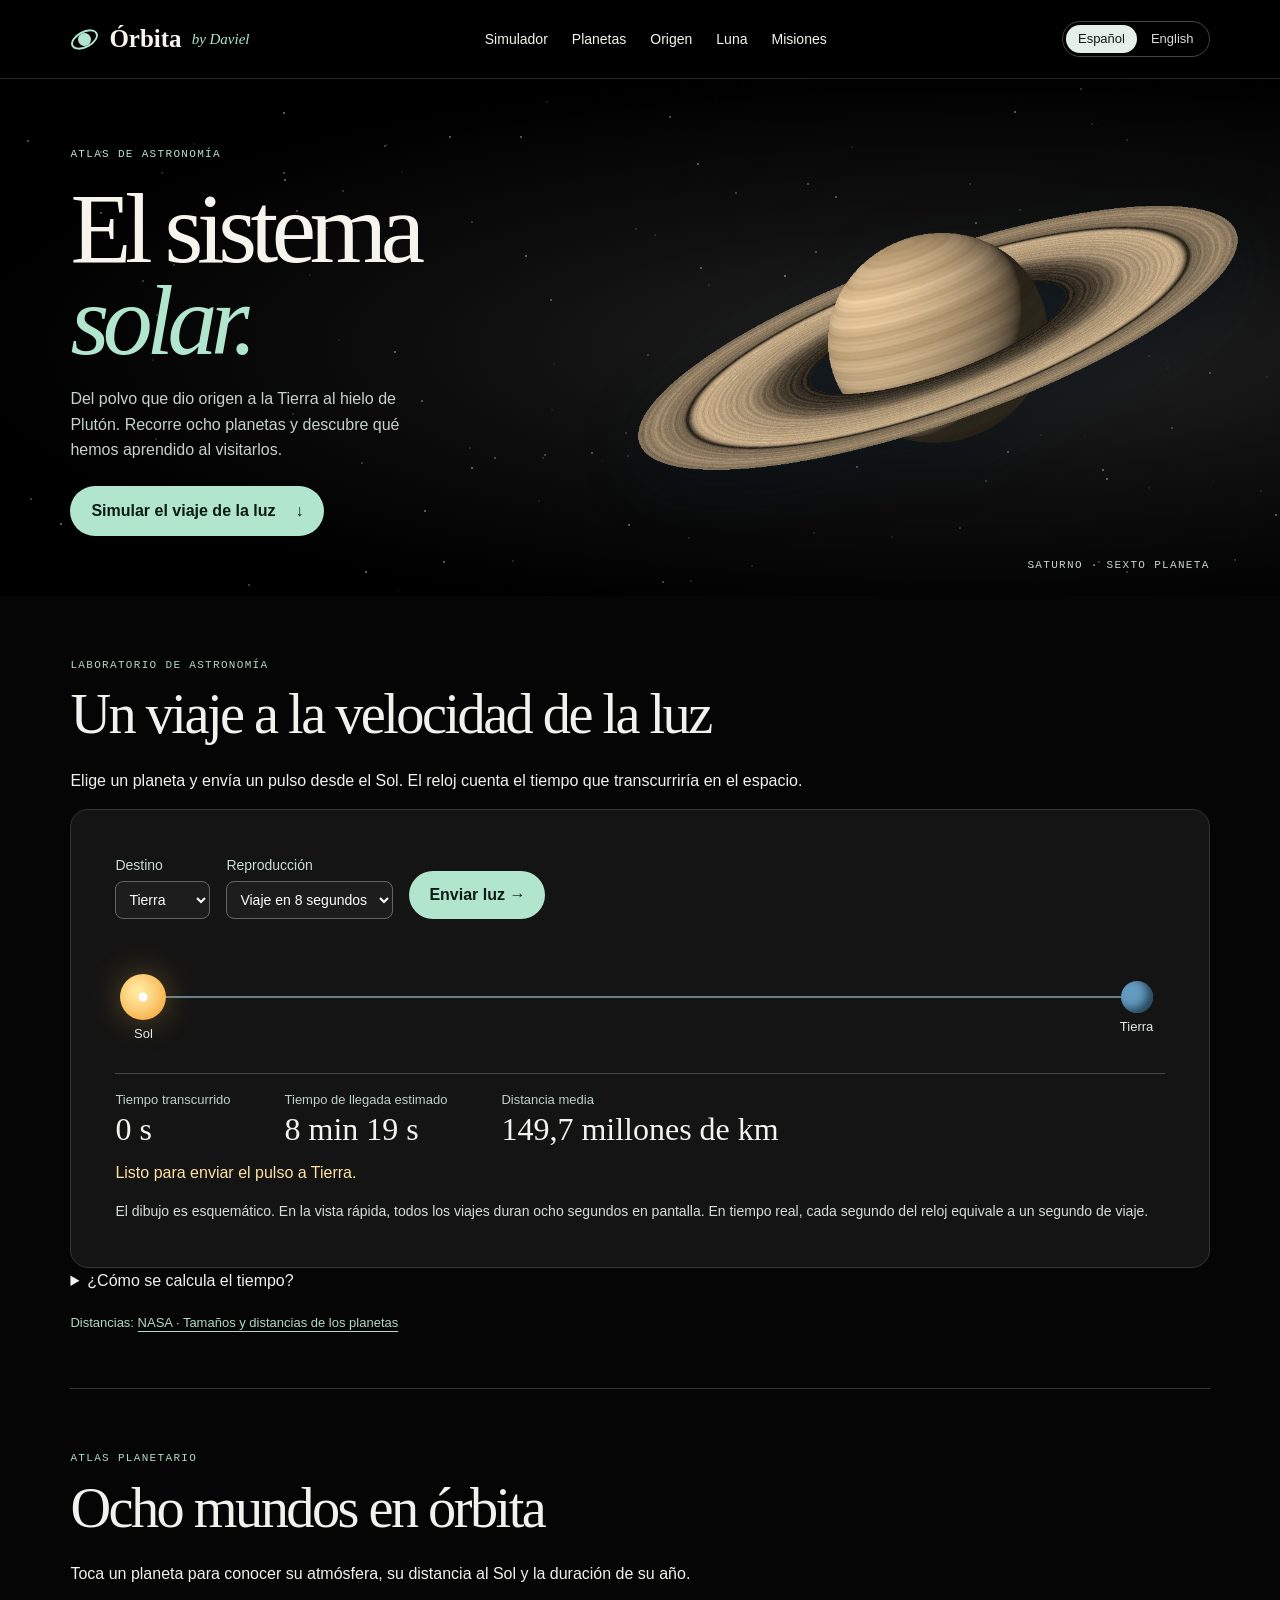
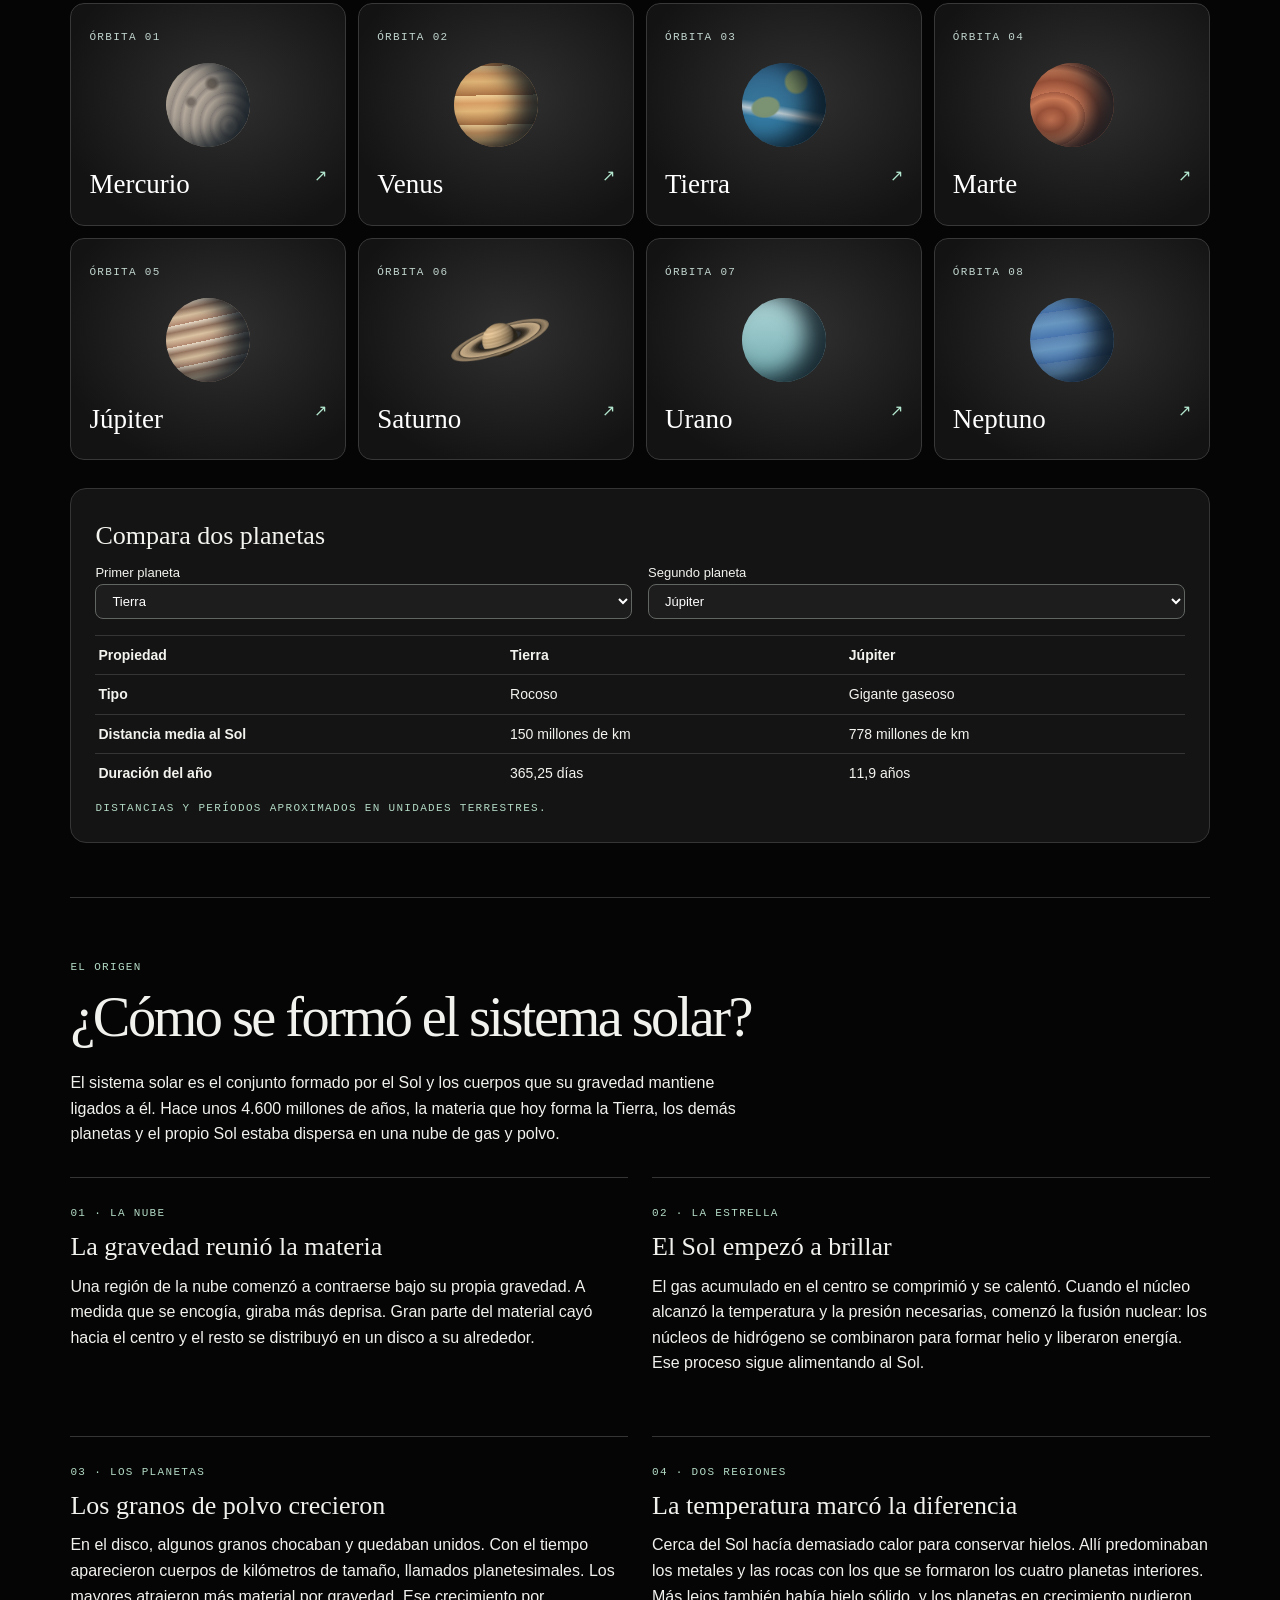
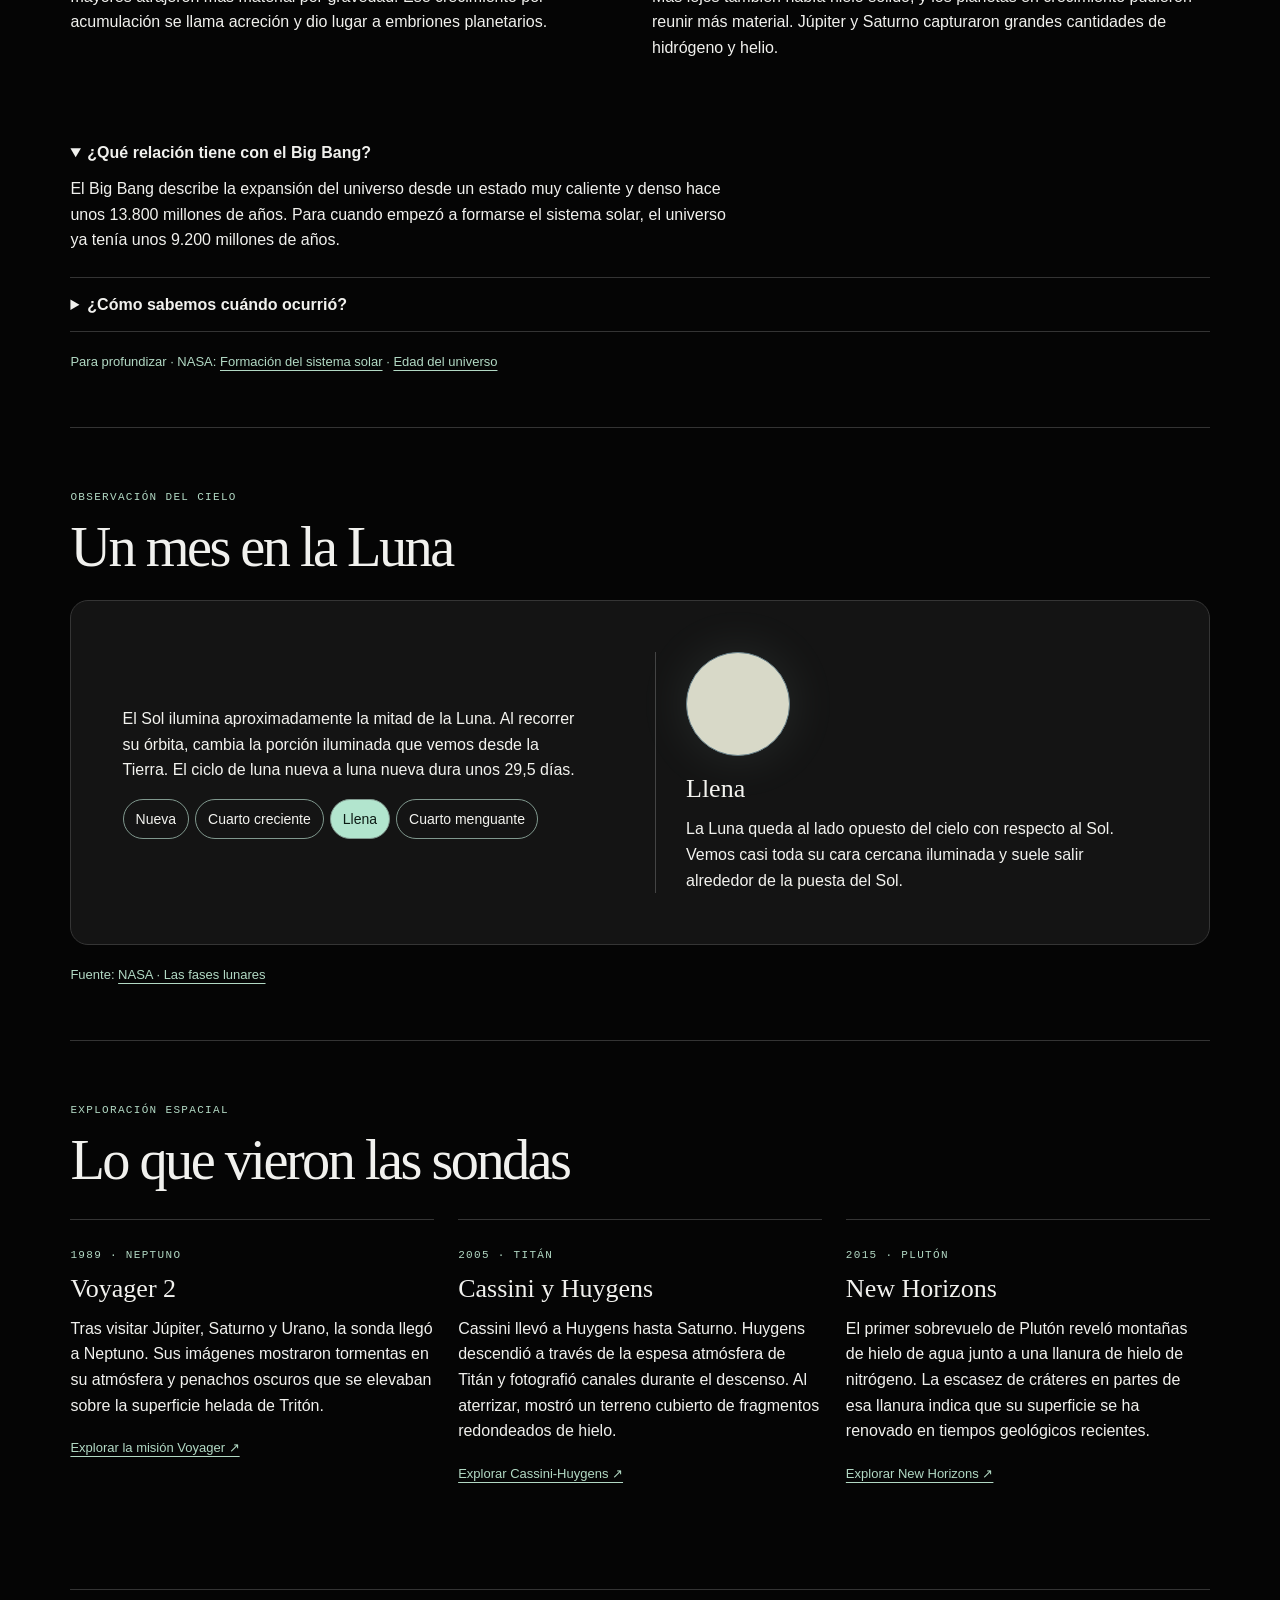
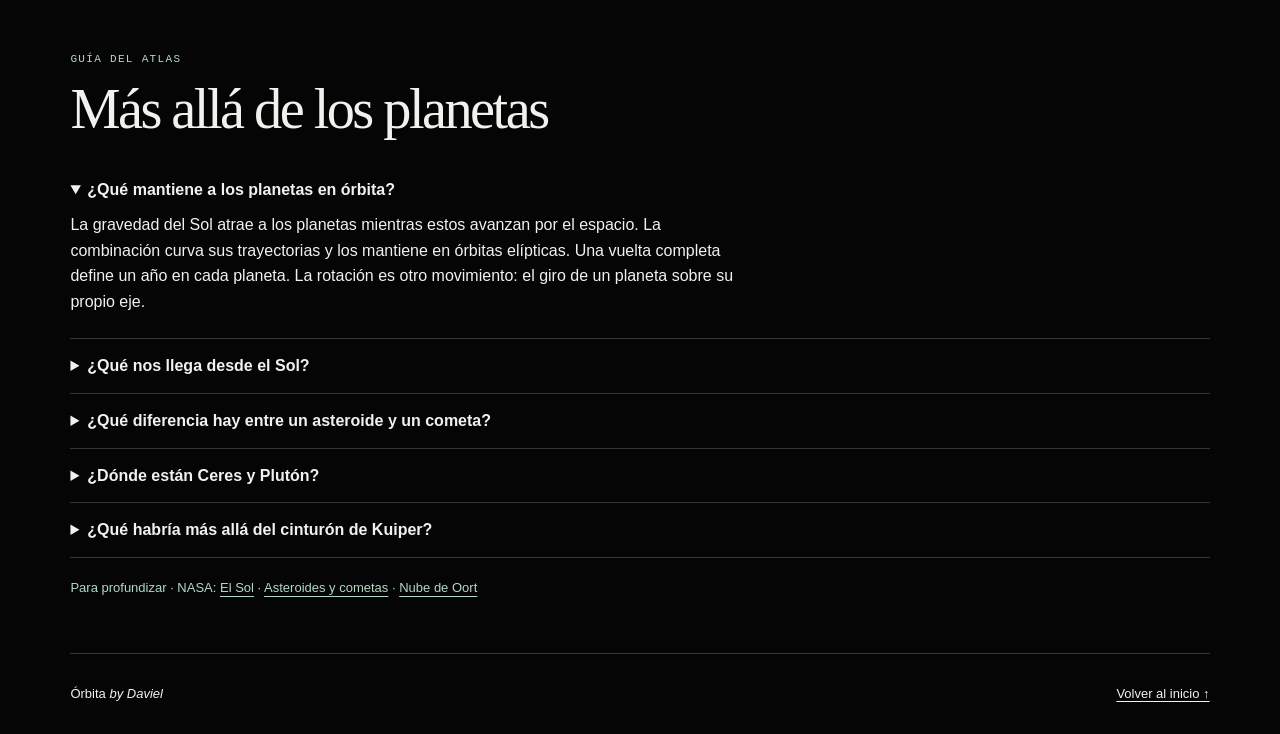
==== commit d02ff57b: "Publicar el tema negro y el atlas bilingüe" ====
--- a/index.html
+++ b/index.html
@@ -1,8 +1,8 @@
-<!doctype html><html lang="es"><head><meta charset="utf-8"><meta name="viewport" content="width=device-width,initial-scale=1"><meta name="theme-color" content="#0d1821"><title>Órbita by Daviel · Atlas del sistema solar</title><style>
+<!doctype html><html lang="es"><head><meta charset="utf-8"><meta name="viewport" content="width=device-width,initial-scale=1"><meta name="theme-color" content="#000000"><title>Órbita by Daviel · Atlas del sistema solar</title><style>
 :root{--ink:#101b22;--paper:#f4f2eb;--mint:#b2e5ce;--line:#d6d8d0}*{box-sizing:border-box}html{scroll-behavior:smooth}body{margin:0;background:var(--paper);color:var(--ink);font:16px/1.6 "DM Sans",Arial,sans-serif}a{color:inherit}button,select{font:inherit}button,a,select,summary{touch-action:manipulation}a:focus-visible,button:focus-visible,select:focus-visible,summary:focus-visible{outline:3px solid #318269;outline-offset:4px}.wrap,main>section:not(.hero),footer{width:min(1240px,89%);margin-inline:auto}header,.hero{background:#0d1821;color:#f6f4ec}header{border-bottom:1px solid #ffffff24}.bar{min-height:78px;display:flex;justify-content:space-between;align-items:center;gap:24px}.brand{text-decoration:none;display:flex;align-items:center;gap:10px;font:700 25px Georgia,serif}.firma{font:italic 15px Georgia;color:var(--mint)}.mark{width:29px;height:17px;border:2px solid var(--mint);border-radius:50%;transform:rotate(-28deg);position:relative}.mark:after{content:"";background:var(--mint);width:13px;height:13px;border-radius:50%;position:absolute;left:6px}nav{display:flex;gap:24px}nav a,.cta,.fuentes a,.missions a{text-underline-offset:4px}nav a{text-decoration:none;font-size:14px}nav a:hover{text-decoration:underline}.hero{position:relative;isolation:isolate;overflow:hidden;background:radial-gradient(ellipse at 79% 56%,#364650 0,#162630 35%,#0d1821 70%)}.hero .wrap{position:relative;min-height:510px;display:flex;align-items:center}.intro{width:46%;padding:60px 0;z-index:1}.intro p{max-width:360px;color:#c7d1d0}.hero img{position:absolute;right:-8%;width:68%;height:100%;object-fit:contain;filter:drop-shadow(0 20px 24px #07131c80)}.sky{position:absolute;inset:0;z-index:-1}.sky i{position:absolute;background:#dae7e3;border-radius:50%}.caption{position:absolute;right:0;bottom:22px;color:#c5d6d0;font-size:12px}.eyebrow,small,.caption,.date{font:11px/1.5 "Courier New",monospace;letter-spacing:.12em;text-transform:uppercase}.eyebrow,.intro small{color:var(--mint)}h1,h2,h3,.card strong,dd{font-family:Georgia,"Times New Roman",serif;font-weight:400}h1,h2,h3,p{margin-top:0}h1{font-size:clamp(65px,7.8vw,116px);line-height:.93;letter-spacing:-.065em;margin:18px 0}h1 em{color:var(--mint)}h2{font-size:clamp(38px,4.4vw,65px);line-height:1.04;letter-spacing:-.045em;margin:10px 0 24px}h3{font-size:26px;line-height:1.15;margin:8px 0 12px}.cta,dialog button{border:0;border-radius:30px;background:var(--mint);color:var(--ink);text-decoration:none;padding:12px 21px;font-weight:650;display:inline-flex;gap:20px;align-items:center;cursor:pointer}.cta{margin-top:7px}main>section:not(.hero){padding-block:54px;border-bottom:1px solid var(--line)}.sectionhead{display:flex;justify-content:space-between;align-items:baseline}.grid{display:grid;grid-template-columns:repeat(4,minmax(0,1fr));gap:12px}.card{border:0;min-width:0;border-radius:14px;background:radial-gradient(ellipse at 60% 35%,#344450,#16242e 72%);color:#fff;text-align:left;padding:18px;cursor:pointer;transition:transform .18s}.card:hover{transform:translateY(-3px)}.card small{color:#c0d4cc}.card strong{font-size:27px}.arrow{float:right;color:var(--mint)}.planet{display:block;width:84px;height:84px;margin:16px auto;border-radius:50%;background:var(--surface);box-shadow:inset -18px -9px 22px #07121bd9;transform:rotate(-12deg)}.card img{display:block;width:100%;height:84px;object-fit:contain;margin:16px auto}.entrada,.lectura p{max-width:76ch}.historia,.missions{display:grid;gap:24px;grid-template-columns:repeat(2,minmax(0,1fr));margin-block:30px}.historia article,.missions article{padding:20px 0;border-top:1px solid #aebbb4}.lectura details{padding:14px 0;border-bottom:1px solid var(--line)}.lectura summary{cursor:pointer;font-weight:650}.lectura details p{margin:10px 0}.fuentes,.missions a{font-size:13px;color:#35584e}.fuentes{margin:20px 0 0}.missions{grid-template-columns:repeat(3,minmax(0,1fr))}.date{color:#386557}.lunar{border-radius:18px;background:#162831;color:#ecf3ec;padding:clamp(20px,4vw,52px);display:grid;grid-template-columns:1fr 1fr;align-items:center;gap:30px}.lunar p{max-width:52ch}.lunar a{color:var(--mint)}.phase-buttons{display:flex;gap:6px;flex-wrap:wrap}.phase-buttons button{padding:8px 12px;border:1px solid #80988e;border-radius:24px;background:transparent;color:inherit;cursor:pointer;font-size:14px}.phase-buttons [aria-pressed=true]{background:var(--mint);color:var(--ink)}.moon{width:104px;height:104px;border-radius:50%;margin-bottom:18px;border:1px solid #68818a;background:var(--phase);box-shadow:0 0 52px #bce7d71c}.phase-info{border-left:1px solid #607770;padding-left:30px}.phase-info p{margin:0}.compare{margin-top:28px;padding:24px;background:#e2eae0;border-radius:16px}.pair{display:grid;grid-template-columns:1fr 1fr;gap:16px}.pair label{display:block;font-size:13px}.pair select{padding:8px 12px;border:1px solid #81998b;background:#fff;border-radius:8px;width:100%}.compare table{width:100%;text-align:left;border-collapse:collapse;margin-top:16px}.compare td,.compare th{padding:8px 3px;border-top:1px solid #c0ccbf;font-size:14px}.compare th{font-weight:550}dialog{max-height:86vh;width:min(480px,92vw);color:var(--ink);background:var(--paper);border:0;border-radius:18px;padding:30px}dialog::backdrop{background:#09141cd6}dl{padding:14px 0;border-block:1px solid var(--line)}dt{font-size:13px}dd{margin:0 0 8px;font-size:23px}dialog button{margin-top:16px}footer{display:flex;justify-content:space-between;gap:16px;padding-block:30px;font-size:13px}footer a{text-underline-offset:3px}@media(max-width:850px){.grid{grid-template-columns:repeat(2,minmax(0,1fr))}.missions{grid-template-columns:1fr}.missions article{padding:16px 0}.missions{gap:4px}.hero .wrap{min-height:430px}nav{gap:14px}}@media(max-width:640px){.bar{flex-direction:column;align-items:flex-start;gap:4px;padding:12px 0}.bar nav{width:100%;justify-content:space-between;gap:6px}.bar nav a{padding:4px 0}.hero .wrap{display:block;padding-bottom:230px}.intro{width:100%;padding:35px 0 0}.hero img{width:100%;right:-6%;height:260px;bottom:-2px}.caption{bottom:10px;font-size:9px}.historia,.lunar{grid-template-columns:1fr}.phase-info{border-left:0;border-top:1px solid #607770;padding:20px 0 0}.card{padding:14px}.compare{padding:16px}.pair{gap:8px}.compare td,.compare th{font-size:12px}.historia{gap:0}main>section:not(.hero){padding-block:38px}.wrap,main>section:not(.hero),footer{width:91%}}@media(prefers-reduced-motion:reduce){*{scroll-behavior:auto!important;transition:none!important}}
 
 #luz .laboratorio{background:radial-gradient(ellipse at 5% 50%,#30403c,#142632 63%);color:#f3f5ec;border-radius:18px;padding:clamp(18px,4vw,44px)}.controles-luz{display:flex;gap:16px;align-items:end;flex-wrap:wrap}.controles-luz label{display:grid;gap:4px;font-size:14px;color:#c9dbd7}.controles-luz select{background:#203942;color:white;border:1px solid #77948c;border-radius:8px;padding:9px}.controles-luz button{border:none;border-radius:30px;background:#b2e5ce;color:#101b22;padding:11px 20px;font-weight:bold;cursor:pointer}.ruta-luz{position:relative;margin:46px 28px 44px;height:64px;display:flex;align-items:center}.riel{height:2px;width:100%;background:#688185}.rayo{height:2px;width:var(--avance,0%);background:#ffe2a1}.pulso,.astro{position:absolute;top:50%;transform:translate(-50%,-50%);border-radius:50%}.pulso{left:var(--avance,0%);background:white;width:9px;height:9px;box-shadow:0 0 13px 3px #ffdb8f;z-index:2}.astro.sol{left:0;width:46px;height:46px;background:radial-gradient(circle at 40% 39%,#fff2af,#f9b653 70%,#df8937);box-shadow:0 0 32px #f4bc5155}.astro.destino{left:100%;width:32px;height:32px;background:var(--color);box-shadow:inset -6px -4px 8px #0a1b29a8}.astro b{position:absolute;left:50%;top:calc(100% + 6px);transform:translateX(-50%);font:13px Arial;color:#e0ebe6}.datos-luz{display:flex;flex-wrap:wrap;gap:20px 54px;border-top:1px solid #50636b;padding-top:16px}.datos-luz span{display:block;color:#bdd1cc;font-size:13px}.datos-luz strong{font:clamp(21px,3vw,32px) Georgia;display:block;font-variant-numeric:tabular-nums}.nota-luz{font-size:14px;color:#d4dfd9;margin:15px 0 0}.laboratorio [role=status]{min-height:1.6em;color:#ffe2a1;margin:12px 0 0}.bar nav{flex-wrap:wrap}
-</style></head><body><header><div class="bar wrap"><a class="brand" href="#inicio"><span class="mark"></span>Órbita <span class="firma">by Daviel</span></a><nav aria-label="Secciones"><a href="#luz">Simulador</a><a href="#atlas">Planetas</a><a href="#origen">Origen</a><a href="#luna">Luna</a><a href="#misiones">Misiones</a></nav></div></header><main><section class="hero" id="inicio"><div class="sky" aria-hidden="true"></div><div class="wrap"><div class="intro"><small>Atlas de astronomía</small><h1>El sistema<br><em>solar.</em></h1><p>Del polvo que dio origen a la Tierra al hielo de Plutón. Recorre ocho planetas y descubre qué hemos aprendido al visitarlos.</p><a class="cta" href="#luz">Simular el viaje de la luz <span>↓</span></a></div><img src="saturno.webp" alt="Ilustración de Saturno y sus anillos inclinados"><span class="caption">Saturno · Sexto planeta</span></div></section><section id="luz"><small>Laboratorio de astronomía</small><h2>Un viaje a la velocidad de la luz</h2><p>Elige un planeta y envía un pulso desde el Sol. El reloj cuenta el tiempo que transcurriría en el espacio.</p><div class="laboratorio"><div class="controles-luz"><label>Destino<select id="destino-luz"></select></label><label>Reproducción<select id="ritmo-luz"><option value="resumen">Viaje en 8 segundos</option><option value="real">Tiempo real</option></select></label><button id="lanzar-luz" type="button">Enviar luz →</button></div><div class="ruta-luz" aria-hidden="true"><div class="riel"><div class="rayo"></div></div><div class="astro sol"><b>Sol</b></div><div class="astro destino"><b id="nombre-luz"></b></div><div class="pulso"></div></div><div class="datos-luz"><div><span>Tiempo transcurrido</span><strong id="reloj-luz"></strong></div><div><span>Tiempo de llegada estimado</span><strong id="total-luz"></strong></div><div><span>Distancia media</span><strong id="distancia-luz"></strong></div></div><p role="status" id="estado-luz"></p><p class="nota-luz">El dibujo es esquemático. En la vista rápida, todos los viajes duran ocho segundos en pantalla. En tiempo real, cada segundo del reloj equivale a un segundo de viaje.</p></div><details><summary>¿Cómo se calcula el tiempo?</summary><p>Dividimos la distancia media entre el Sol y el planeta por la velocidad de la luz en el vacío (299.792,458 km/s). El resultado es el tiempo de ida en segundos. La distancia cambia a lo largo de cada órbita, así que el resultado es una aproximación.</p></details><p class="fuentes">Distancias: <a href="https://science.nasa.gov/solar-system/planet-sizes-and-locations-in-our-solar-system/">NASA · Tamaños y distancias de los planetas</a></p></section><section id="atlas"><small>Atlas planetario</small><h2>Ocho mundos en órbita</h2><p>Toca un planeta para conocer su atmósfera, su distancia al Sol y la duración de su año.</p><div class="grid"></div><div class="compare"><h3>Compara dos planetas</h3><div class="pair"><label>Primer planeta<select id="a"></select></label><label>Segundo planeta<select id="b"></select></label></div><div aria-live="polite" id="comparacion"></div></div></section><section id="origen" class="lectura"><small>El origen</small><h2>¿Cómo se formó el sistema solar?</h2>
+:root{color-scheme:dark;--ink:#f1f1ee;--paper:#050505;--line:#343434}body,header,.hero{background-color:#050505}header{background:#000}.hero{background:radial-gradient(ellipse at 76% 52%,#242424 0,#101010 34%,#000 73%)}.card{background:radial-gradient(ellipse at 56% 42%,#303030,#131313 78%);border:1px solid #383838}.compare,.lunar,#luz .laboratorio,dialog{background:#141414;color:#f3f3ef;border:1px solid #353535}.pair select,.controles-luz select{background:#1d1d1d;color:#fff;border-color:#626662}.historia article,.missions article,.compare td,.compare th{border-color:#353535}.date,.fuentes,.missions a,small{color:#b2d9c4}.phase-info,.datos-luz{border-color:#444}.controles-luz button,.cta,dialog button,.phase-buttons [aria-pressed=true]{color:#0d1b15}.bar{flex-wrap:wrap;gap:12px;padding-block:10px}.lang{display:inline-flex;gap:2px;border:1px solid #444;border-radius:24px;padding:3px;align-items:center}.lang a{padding:4px 12px;font-size:13px;text-decoration:none;border-radius:20px;color:#dadada}.lang [aria-current]{background:#e5eee7;color:#121813}.lang a:focus-visible{outline-color:#94c6aa}@media(max-width:850px){.bar nav{order:3;width:100%}.bar{flex-direction:row;align-items:center}.bar nav a{flex:auto;text-align:center}}</style></head><body><header><div class="bar wrap"><a class="brand" href="#inicio"><span class="mark"></span>Órbita <span class="firma">by Daviel</span></a><nav aria-label="Secciones"><a href="#luz">Simulador</a><a href="#atlas">Planetas</a><a href="#origen">Origen</a><a href="#luna">Luna</a><a href="#misiones">Misiones</a></nav><div class="lang" role="group" aria-label="Idioma"><a data-language href="index.html" lang="es" hreflang="es" aria-current="page">Español</a><a data-language href="en.html" lang="en" hreflang="en" >English</a></div></div></header><main><section class="hero" id="inicio"><div class="sky" aria-hidden="true"></div><div class="wrap"><div class="intro"><small>Atlas de astronomía</small><h1>El sistema<br><em>solar.</em></h1><p>Del polvo que dio origen a la Tierra al hielo de Plutón. Recorre ocho planetas y descubre qué hemos aprendido al visitarlos.</p><a class="cta" href="#luz">Simular el viaje de la luz <span>↓</span></a></div><img src="saturno.webp" alt="Ilustración de Saturno y sus anillos inclinados"><span class="caption">Saturno · Sexto planeta</span></div></section><section id="luz"><small>Laboratorio de astronomía</small><h2>Un viaje a la velocidad de la luz</h2><p>Elige un planeta y envía un pulso desde el Sol. El reloj cuenta el tiempo que transcurriría en el espacio.</p><div class="laboratorio"><div class="controles-luz"><label>Destino<select id="destino-luz"></select></label><label>Reproducción<select id="ritmo-luz"><option value="resumen">Viaje en 8 segundos</option><option value="real">Tiempo real</option></select></label><button id="lanzar-luz" type="button">Enviar luz →</button></div><div class="ruta-luz" aria-hidden="true"><div class="riel"><div class="rayo"></div></div><div class="astro sol"><b>Sol</b></div><div class="astro destino"><b id="nombre-luz"></b></div><div class="pulso"></div></div><div class="datos-luz"><div><span>Tiempo transcurrido</span><strong id="reloj-luz"></strong></div><div><span>Tiempo de llegada estimado</span><strong id="total-luz"></strong></div><div><span>Distancia media</span><strong id="distancia-luz"></strong></div></div><p role="status" id="estado-luz"></p><p class="nota-luz">El dibujo es esquemático. En la vista rápida, todos los viajes duran ocho segundos en pantalla. En tiempo real, cada segundo del reloj equivale a un segundo de viaje.</p></div><details><summary>¿Cómo se calcula el tiempo?</summary><p>Dividimos la distancia media entre el Sol y el planeta por la velocidad de la luz en el vacío (299.792,458 km/s). El resultado es el tiempo de ida en segundos. La distancia cambia a lo largo de cada órbita, así que el resultado es una aproximación.</p></details><p class="fuentes">Distancias: <a href="https://science.nasa.gov/solar-system/planet-sizes-and-locations-in-our-solar-system/">NASA · Tamaños y distancias de los planetas</a></p></section><section id="atlas"><small>Atlas planetario</small><h2>Ocho mundos en órbita</h2><p>Toca un planeta para conocer su atmósfera, su distancia al Sol y la duración de su año.</p><div class="grid"></div><div class="compare"><h3>Compara dos planetas</h3><div class="pair"><label>Primer planeta<select id="a"></select></label><label>Segundo planeta<select id="b"></select></label></div><div aria-live="polite" id="comparacion"></div></div></section><section id="origen" class="lectura"><small>El origen</small><h2>¿Cómo se formó el sistema solar?</h2>
 <p class="entrada">El sistema solar es el conjunto formado por el Sol y los cuerpos que su gravedad mantiene ligados a él. Hace unos 4.600 millones de años, la materia que hoy forma la Tierra, los demás planetas y el propio Sol estaba dispersa en una nube de gas y polvo.</p>
 <div class="historia">
 <article><small>01 · La nube</small><h3>La gravedad reunió la materia</h3><p>Una región de la nube comenzó a contraerse bajo su propia gravedad. A medida que se encogía, giraba más deprisa. Gran parte del material cayó hacia el centro y el resto se distribuyó en un disco a su alrededor.</p></article>
@@ -50,5 +50,6 @@
  function lanzar(){cancelAnimationFrame(frame);const inicio=performance.now(),intervalo=ritmo.value==='real'?duracion()*1000:8000,nombre=mundos[Number(destino.value)][0];mostrar(0);boton.textContent='Reiniciar viaje';elemento('estado-luz').textContent='Pulso en camino a '+nombre+'.';function avanzar(ahora){const fraccion=Math.min(1,Math.max(0,(ahora-inicio)/intervalo));mostrar(fraccion);if(fraccion<1){frame=requestAnimationFrame(avanzar)}else{elemento('estado-luz').textContent='La luz llegó a '+nombre+' en aproximadamente '+tiempo(duracion())+'.';boton.textContent='Volver a enviar'}}frame=requestAnimationFrame(avanzar)}
  destino.addEventListener('change',preparar);ritmo.addEventListener('change',preparar);boton.addEventListener('click',lanzar);preparar();
 })();
-</script></body></html>
+</script><script>document.querySelectorAll('[data-language]').forEach(link=>{link.addEventListener('click',()=>{link.hash=location.hash})});</script></body></html>
 
+
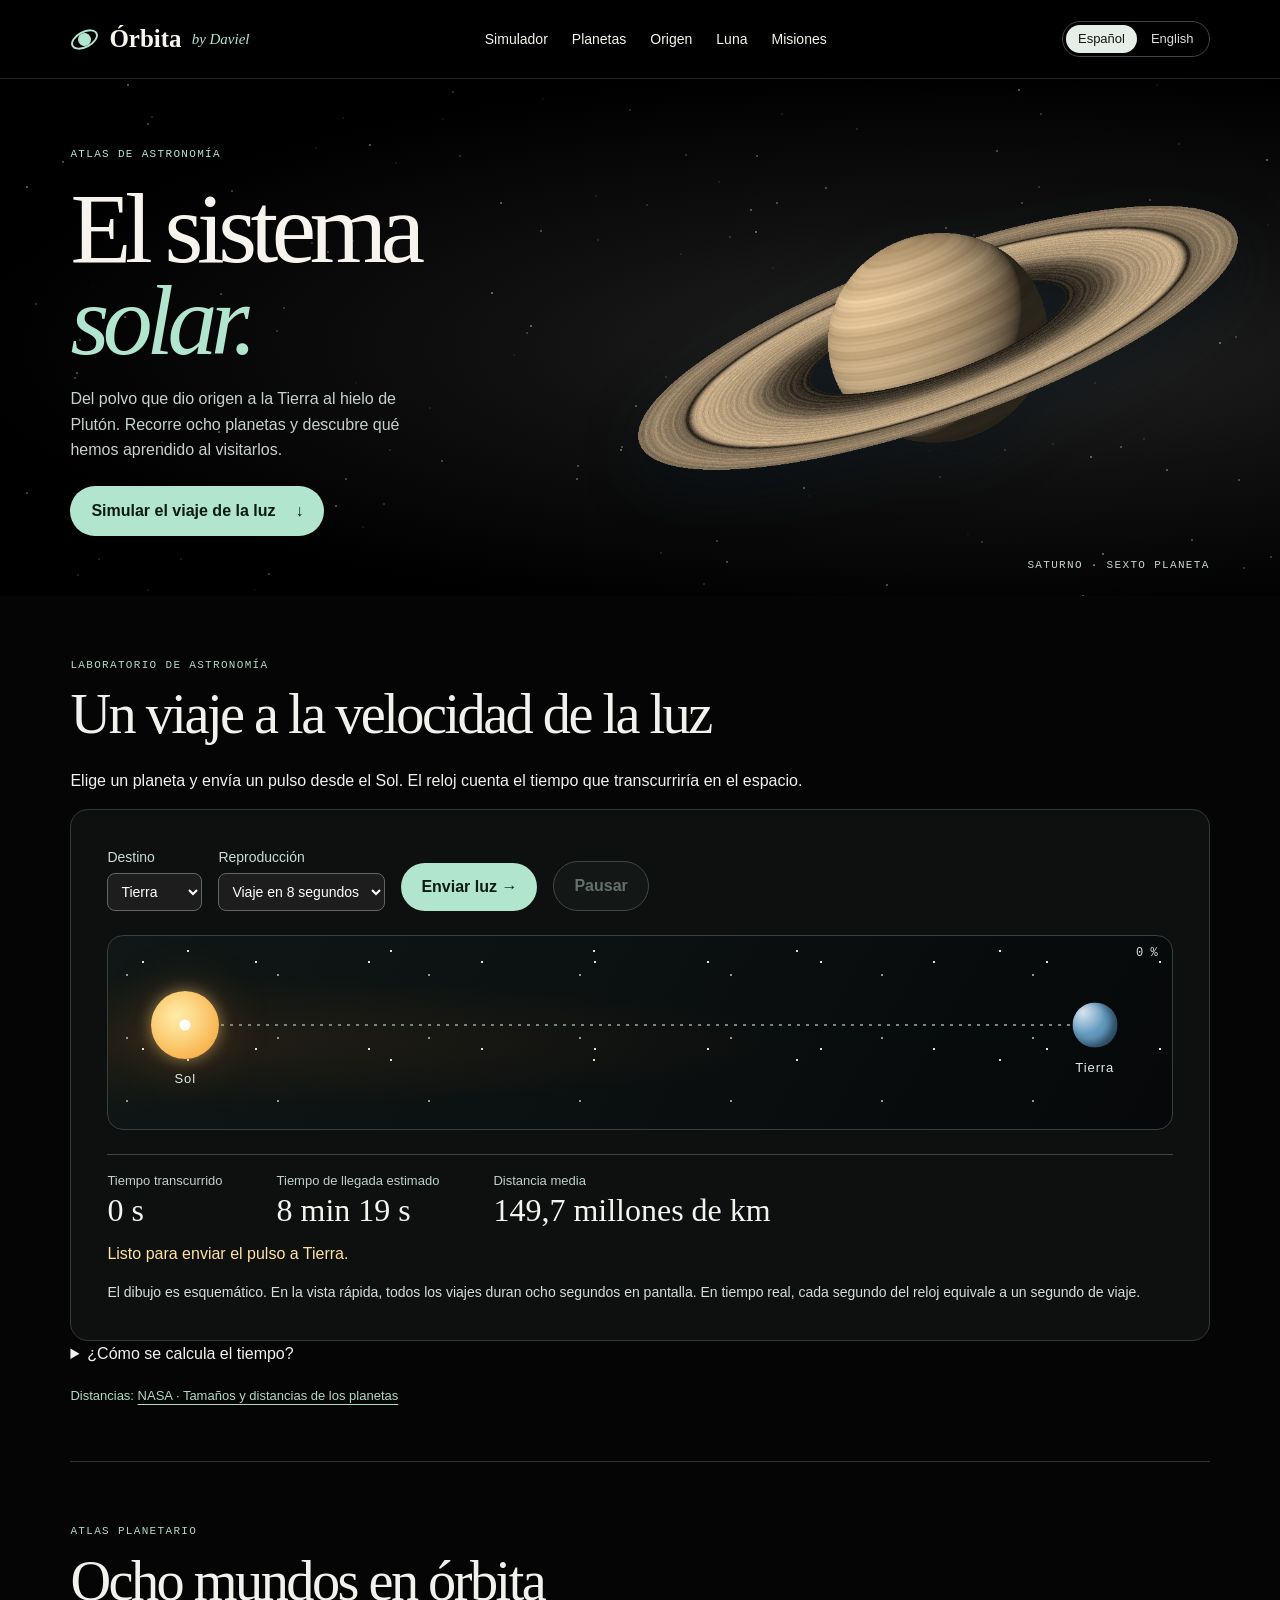
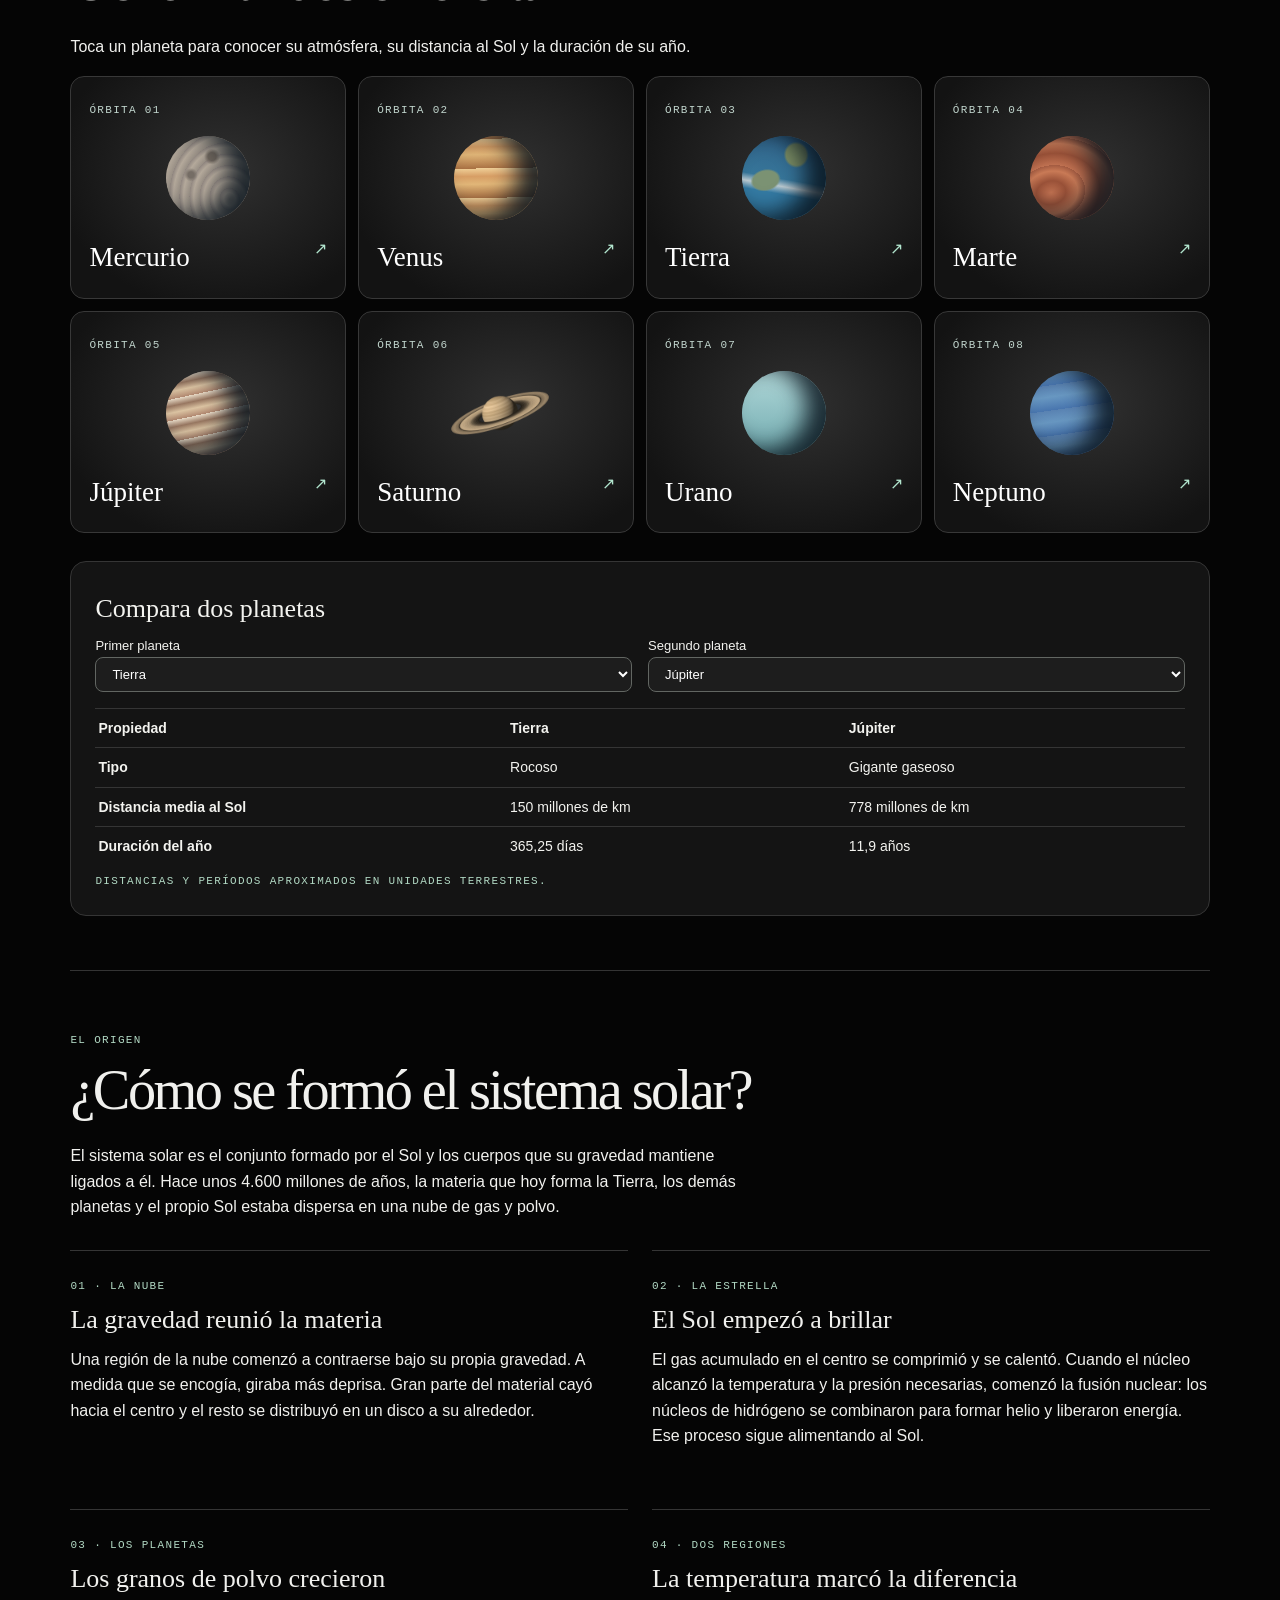
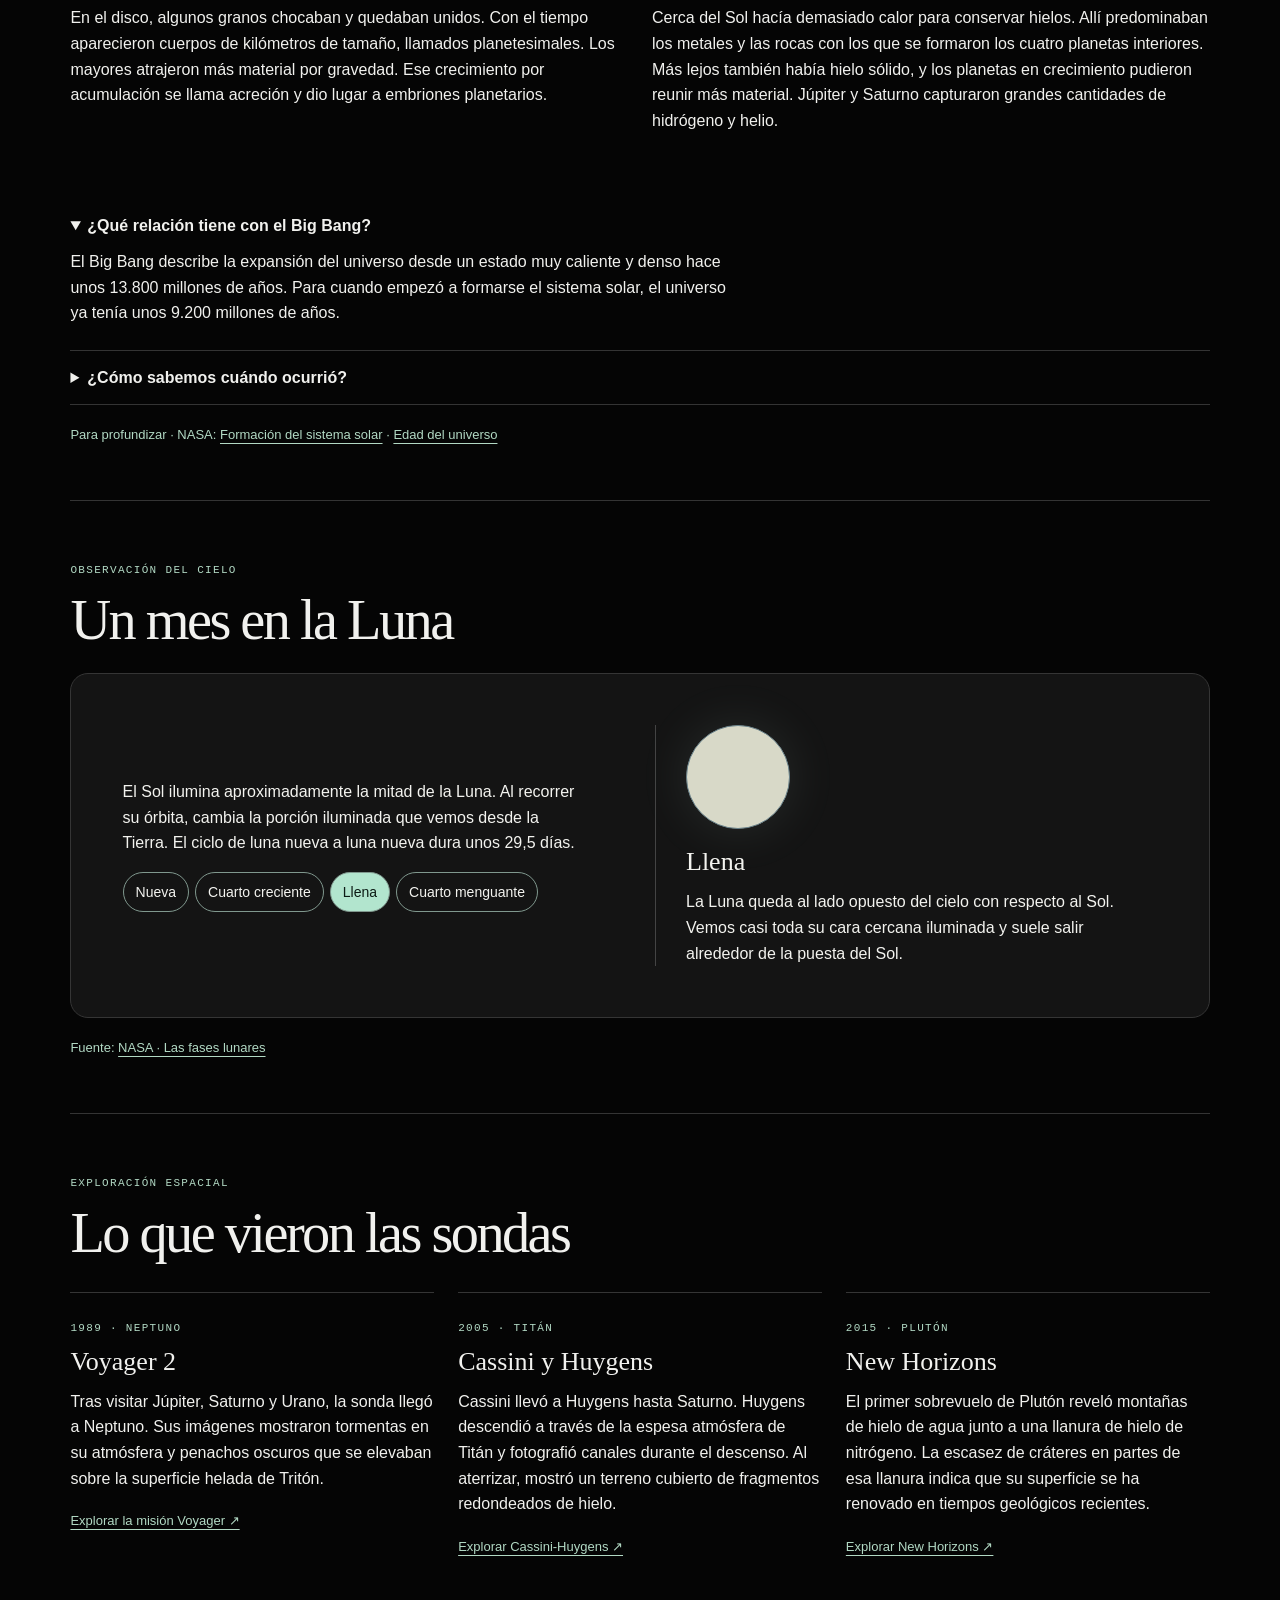
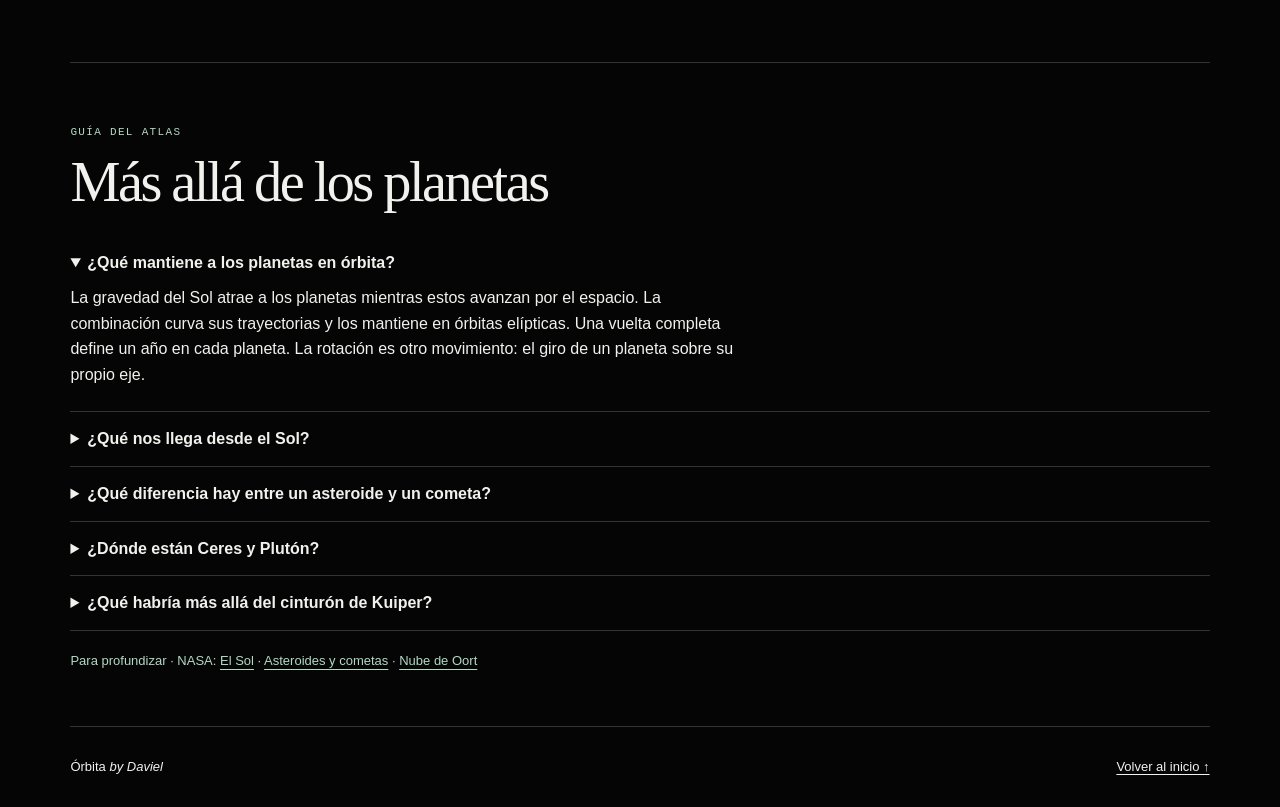
==== commit e44cc381: "Añadir pausa y reanudación al simulador y mejorar su descripción" ====
--- a/index.html
+++ b/index.html
@@ -1,8 +1,14 @@
-<!doctype html><html lang="es"><head><meta charset="utf-8"><meta name="viewport" content="width=device-width,initial-scale=1"><meta name="theme-color" content="#000000"><title>Órbita by Daviel · Atlas del sistema solar</title><style>
+<!doctype html><html lang="es"><head><meta charset="utf-8"><meta name="viewport" content="width=device-width,initial-scale=1"><meta name="theme-color" content="#000000"><title>Órbita by Daviel | Simulador del viaje de la luz solar</title><meta name="description" content="Envía luz del Sol a los ocho planetas, pausa el recorrido y compara cuánto tarda en llegar. Explora el sistema solar en español o inglés."><link rel="canonical" href="https://licestherdiaz2525-commits.github.io/orbita-by-daviel/"><link rel="alternate" hreflang="es" href="https://licestherdiaz2525-commits.github.io/orbita-by-daviel/"><link rel="alternate" hreflang="en" href="https://licestherdiaz2525-commits.github.io/orbita-by-daviel/en.html"><style>
 :root{--ink:#101b22;--paper:#f4f2eb;--mint:#b2e5ce;--line:#d6d8d0}*{box-sizing:border-box}html{scroll-behavior:smooth}body{margin:0;background:var(--paper);color:var(--ink);font:16px/1.6 "DM Sans",Arial,sans-serif}a{color:inherit}button,select{font:inherit}button,a,select,summary{touch-action:manipulation}a:focus-visible,button:focus-visible,select:focus-visible,summary:focus-visible{outline:3px solid #318269;outline-offset:4px}.wrap,main>section:not(.hero),footer{width:min(1240px,89%);margin-inline:auto}header,.hero{background:#0d1821;color:#f6f4ec}header{border-bottom:1px solid #ffffff24}.bar{min-height:78px;display:flex;justify-content:space-between;align-items:center;gap:24px}.brand{text-decoration:none;display:flex;align-items:center;gap:10px;font:700 25px Georgia,serif}.firma{font:italic 15px Georgia;color:var(--mint)}.mark{width:29px;height:17px;border:2px solid var(--mint);border-radius:50%;transform:rotate(-28deg);position:relative}.mark:after{content:"";background:var(--mint);width:13px;height:13px;border-radius:50%;position:absolute;left:6px}nav{display:flex;gap:24px}nav a,.cta,.fuentes a,.missions a{text-underline-offset:4px}nav a{text-decoration:none;font-size:14px}nav a:hover{text-decoration:underline}.hero{position:relative;isolation:isolate;overflow:hidden;background:radial-gradient(ellipse at 79% 56%,#364650 0,#162630 35%,#0d1821 70%)}.hero .wrap{position:relative;min-height:510px;display:flex;align-items:center}.intro{width:46%;padding:60px 0;z-index:1}.intro p{max-width:360px;color:#c7d1d0}.hero img{position:absolute;right:-8%;width:68%;height:100%;object-fit:contain;filter:drop-shadow(0 20px 24px #07131c80)}.sky{position:absolute;inset:0;z-index:-1}.sky i{position:absolute;background:#dae7e3;border-radius:50%}.caption{position:absolute;right:0;bottom:22px;color:#c5d6d0;font-size:12px}.eyebrow,small,.caption,.date{font:11px/1.5 "Courier New",monospace;letter-spacing:.12em;text-transform:uppercase}.eyebrow,.intro small{color:var(--mint)}h1,h2,h3,.card strong,dd{font-family:Georgia,"Times New Roman",serif;font-weight:400}h1,h2,h3,p{margin-top:0}h1{font-size:clamp(65px,7.8vw,116px);line-height:.93;letter-spacing:-.065em;margin:18px 0}h1 em{color:var(--mint)}h2{font-size:clamp(38px,4.4vw,65px);line-height:1.04;letter-spacing:-.045em;margin:10px 0 24px}h3{font-size:26px;line-height:1.15;margin:8px 0 12px}.cta,dialog button{border:0;border-radius:30px;background:var(--mint);color:var(--ink);text-decoration:none;padding:12px 21px;font-weight:650;display:inline-flex;gap:20px;align-items:center;cursor:pointer}.cta{margin-top:7px}main>section:not(.hero){padding-block:54px;border-bottom:1px solid var(--line)}.sectionhead{display:flex;justify-content:space-between;align-items:baseline}.grid{display:grid;grid-template-columns:repeat(4,minmax(0,1fr));gap:12px}.card{border:0;min-width:0;border-radius:14px;background:radial-gradient(ellipse at 60% 35%,#344450,#16242e 72%);color:#fff;text-align:left;padding:18px;cursor:pointer;transition:transform .18s}.card:hover{transform:translateY(-3px)}.card small{color:#c0d4cc}.card strong{font-size:27px}.arrow{float:right;color:var(--mint)}.planet{display:block;width:84px;height:84px;margin:16px auto;border-radius:50%;background:var(--surface);box-shadow:inset -18px -9px 22px #07121bd9;transform:rotate(-12deg)}.card img{display:block;width:100%;height:84px;object-fit:contain;margin:16px auto}.entrada,.lectura p{max-width:76ch}.historia,.missions{display:grid;gap:24px;grid-template-columns:repeat(2,minmax(0,1fr));margin-block:30px}.historia article,.missions article{padding:20px 0;border-top:1px solid #aebbb4}.lectura details{padding:14px 0;border-bottom:1px solid var(--line)}.lectura summary{cursor:pointer;font-weight:650}.lectura details p{margin:10px 0}.fuentes,.missions a{font-size:13px;color:#35584e}.fuentes{margin:20px 0 0}.missions{grid-template-columns:repeat(3,minmax(0,1fr))}.date{color:#386557}.lunar{border-radius:18px;background:#162831;color:#ecf3ec;padding:clamp(20px,4vw,52px);display:grid;grid-template-columns:1fr 1fr;align-items:center;gap:30px}.lunar p{max-width:52ch}.lunar a{color:var(--mint)}.phase-buttons{display:flex;gap:6px;flex-wrap:wrap}.phase-buttons button{padding:8px 12px;border:1px solid #80988e;border-radius:24px;background:transparent;color:inherit;cursor:pointer;font-size:14px}.phase-buttons [aria-pressed=true]{background:var(--mint);color:var(--ink)}.moon{width:104px;height:104px;border-radius:50%;margin-bottom:18px;border:1px solid #68818a;background:var(--phase);box-shadow:0 0 52px #bce7d71c}.phase-info{border-left:1px solid #607770;padding-left:30px}.phase-info p{margin:0}.compare{margin-top:28px;padding:24px;background:#e2eae0;border-radius:16px}.pair{display:grid;grid-template-columns:1fr 1fr;gap:16px}.pair label{display:block;font-size:13px}.pair select{padding:8px 12px;border:1px solid #81998b;background:#fff;border-radius:8px;width:100%}.compare table{width:100%;text-align:left;border-collapse:collapse;margin-top:16px}.compare td,.compare th{padding:8px 3px;border-top:1px solid #c0ccbf;font-size:14px}.compare th{font-weight:550}dialog{max-height:86vh;width:min(480px,92vw);color:var(--ink);background:var(--paper);border:0;border-radius:18px;padding:30px}dialog::backdrop{background:#09141cd6}dl{padding:14px 0;border-block:1px solid var(--line)}dt{font-size:13px}dd{margin:0 0 8px;font-size:23px}dialog button{margin-top:16px}footer{display:flex;justify-content:space-between;gap:16px;padding-block:30px;font-size:13px}footer a{text-underline-offset:3px}@media(max-width:850px){.grid{grid-template-columns:repeat(2,minmax(0,1fr))}.missions{grid-template-columns:1fr}.missions article{padding:16px 0}.missions{gap:4px}.hero .wrap{min-height:430px}nav{gap:14px}}@media(max-width:640px){.bar{flex-direction:column;align-items:flex-start;gap:4px;padding:12px 0}.bar nav{width:100%;justify-content:space-between;gap:6px}.bar nav a{padding:4px 0}.hero .wrap{display:block;padding-bottom:230px}.intro{width:100%;padding:35px 0 0}.hero img{width:100%;right:-6%;height:260px;bottom:-2px}.caption{bottom:10px;font-size:9px}.historia,.lunar{grid-template-columns:1fr}.phase-info{border-left:0;border-top:1px solid #607770;padding:20px 0 0}.card{padding:14px}.compare{padding:16px}.pair{gap:8px}.compare td,.compare th{font-size:12px}.historia{gap:0}main>section:not(.hero){padding-block:38px}.wrap,main>section:not(.hero),footer{width:91%}}@media(prefers-reduced-motion:reduce){*{scroll-behavior:auto!important;transition:none!important}}
 
 #luz .laboratorio{background:radial-gradient(ellipse at 5% 50%,#30403c,#142632 63%);color:#f3f5ec;border-radius:18px;padding:clamp(18px,4vw,44px)}.controles-luz{display:flex;gap:16px;align-items:end;flex-wrap:wrap}.controles-luz label{display:grid;gap:4px;font-size:14px;color:#c9dbd7}.controles-luz select{background:#203942;color:white;border:1px solid #77948c;border-radius:8px;padding:9px}.controles-luz button{border:none;border-radius:30px;background:#b2e5ce;color:#101b22;padding:11px 20px;font-weight:bold;cursor:pointer}.ruta-luz{position:relative;margin:46px 28px 44px;height:64px;display:flex;align-items:center}.riel{height:2px;width:100%;background:#688185}.rayo{height:2px;width:var(--avance,0%);background:#ffe2a1}.pulso,.astro{position:absolute;top:50%;transform:translate(-50%,-50%);border-radius:50%}.pulso{left:var(--avance,0%);background:white;width:9px;height:9px;box-shadow:0 0 13px 3px #ffdb8f;z-index:2}.astro.sol{left:0;width:46px;height:46px;background:radial-gradient(circle at 40% 39%,#fff2af,#f9b653 70%,#df8937);box-shadow:0 0 32px #f4bc5155}.astro.destino{left:100%;width:32px;height:32px;background:var(--color);box-shadow:inset -6px -4px 8px #0a1b29a8}.astro b{position:absolute;left:50%;top:calc(100% + 6px);transform:translateX(-50%);font:13px Arial;color:#e0ebe6}.datos-luz{display:flex;flex-wrap:wrap;gap:20px 54px;border-top:1px solid #50636b;padding-top:16px}.datos-luz span{display:block;color:#bdd1cc;font-size:13px}.datos-luz strong{font:clamp(21px,3vw,32px) Georgia;display:block;font-variant-numeric:tabular-nums}.nota-luz{font-size:14px;color:#d4dfd9;margin:15px 0 0}.laboratorio [role=status]{min-height:1.6em;color:#ffe2a1;margin:12px 0 0}.bar nav{flex-wrap:wrap}
-:root{color-scheme:dark;--ink:#f1f1ee;--paper:#050505;--line:#343434}body,header,.hero{background-color:#050505}header{background:#000}.hero{background:radial-gradient(ellipse at 76% 52%,#242424 0,#101010 34%,#000 73%)}.card{background:radial-gradient(ellipse at 56% 42%,#303030,#131313 78%);border:1px solid #383838}.compare,.lunar,#luz .laboratorio,dialog{background:#141414;color:#f3f3ef;border:1px solid #353535}.pair select,.controles-luz select{background:#1d1d1d;color:#fff;border-color:#626662}.historia article,.missions article,.compare td,.compare th{border-color:#353535}.date,.fuentes,.missions a,small{color:#b2d9c4}.phase-info,.datos-luz{border-color:#444}.controles-luz button,.cta,dialog button,.phase-buttons [aria-pressed=true]{color:#0d1b15}.bar{flex-wrap:wrap;gap:12px;padding-block:10px}.lang{display:inline-flex;gap:2px;border:1px solid #444;border-radius:24px;padding:3px;align-items:center}.lang a{padding:4px 12px;font-size:13px;text-decoration:none;border-radius:20px;color:#dadada}.lang [aria-current]{background:#e5eee7;color:#121813}.lang a:focus-visible{outline-color:#94c6aa}@media(max-width:850px){.bar nav{order:3;width:100%}.bar{flex-direction:row;align-items:center}.bar nav a{flex:auto;text-align:center}}</style></head><body><header><div class="bar wrap"><a class="brand" href="#inicio"><span class="mark"></span>Órbita <span class="firma">by Daviel</span></a><nav aria-label="Secciones"><a href="#luz">Simulador</a><a href="#atlas">Planetas</a><a href="#origen">Origen</a><a href="#luna">Luna</a><a href="#misiones">Misiones</a></nav><div class="lang" role="group" aria-label="Idioma"><a data-language href="index.html" lang="es" hreflang="es" aria-current="page">Español</a><a data-language href="en.html" lang="en" hreflang="en" >English</a></div></div></header><main><section class="hero" id="inicio"><div class="sky" aria-hidden="true"></div><div class="wrap"><div class="intro"><small>Atlas de astronomía</small><h1>El sistema<br><em>solar.</em></h1><p>Del polvo que dio origen a la Tierra al hielo de Plutón. Recorre ocho planetas y descubre qué hemos aprendido al visitarlos.</p><a class="cta" href="#luz">Simular el viaje de la luz <span>↓</span></a></div><img src="saturno.webp" alt="Ilustración de Saturno y sus anillos inclinados"><span class="caption">Saturno · Sexto planeta</span></div></section><section id="luz"><small>Laboratorio de astronomía</small><h2>Un viaje a la velocidad de la luz</h2><p>Elige un planeta y envía un pulso desde el Sol. El reloj cuenta el tiempo que transcurriría en el espacio.</p><div class="laboratorio"><div class="controles-luz"><label>Destino<select id="destino-luz"></select></label><label>Reproducción<select id="ritmo-luz"><option value="resumen">Viaje en 8 segundos</option><option value="real">Tiempo real</option></select></label><button id="lanzar-luz" type="button">Enviar luz →</button></div><div class="ruta-luz" aria-hidden="true"><div class="riel"><div class="rayo"></div></div><div class="astro sol"><b>Sol</b></div><div class="astro destino"><b id="nombre-luz"></b></div><div class="pulso"></div></div><div class="datos-luz"><div><span>Tiempo transcurrido</span><strong id="reloj-luz"></strong></div><div><span>Tiempo de llegada estimado</span><strong id="total-luz"></strong></div><div><span>Distancia media</span><strong id="distancia-luz"></strong></div></div><p role="status" id="estado-luz"></p><p class="nota-luz">El dibujo es esquemático. En la vista rápida, todos los viajes duran ocho segundos en pantalla. En tiempo real, cada segundo del reloj equivale a un segundo de viaje.</p></div><details><summary>¿Cómo se calcula el tiempo?</summary><p>Dividimos la distancia media entre el Sol y el planeta por la velocidad de la luz en el vacío (299.792,458 km/s). El resultado es el tiempo de ida en segundos. La distancia cambia a lo largo de cada órbita, así que el resultado es una aproximación.</p></details><p class="fuentes">Distancias: <a href="https://science.nasa.gov/solar-system/planet-sizes-and-locations-in-our-solar-system/">NASA · Tamaños y distancias de los planetas</a></p></section><section id="atlas"><small>Atlas planetario</small><h2>Ocho mundos en órbita</h2><p>Toca un planeta para conocer su atmósfera, su distancia al Sol y la duración de su año.</p><div class="grid"></div><div class="compare"><h3>Compara dos planetas</h3><div class="pair"><label>Primer planeta<select id="a"></select></label><label>Segundo planeta<select id="b"></select></label></div><div aria-live="polite" id="comparacion"></div></div></section><section id="origen" class="lectura"><small>El origen</small><h2>¿Cómo se formó el sistema solar?</h2>
+:root{color-scheme:dark;--ink:#f1f1ee;--paper:#050505;--line:#343434}body,header,.hero{background-color:#050505}header{background:#000}.hero{background:radial-gradient(ellipse at 76% 52%,#242424 0,#101010 34%,#000 73%)}.card{background:radial-gradient(ellipse at 56% 42%,#303030,#131313 78%);border:1px solid #383838}.compare,.lunar,#luz .laboratorio,dialog{background:#141414;color:#f3f3ef;border:1px solid #353535}.pair select,.controles-luz select{background:#1d1d1d;color:#fff;border-color:#626662}.historia article,.missions article,.compare td,.compare th{border-color:#353535}.date,.fuentes,.missions a,small{color:#b2d9c4}.phase-info,.datos-luz{border-color:#444}.controles-luz button,.cta,dialog button,.phase-buttons [aria-pressed=true]{color:#0d1b15}.bar{flex-wrap:wrap;gap:12px;padding-block:10px}.lang{display:inline-flex;gap:2px;border:1px solid #444;border-radius:24px;padding:3px;align-items:center}.lang a{padding:4px 12px;font-size:13px;text-decoration:none;border-radius:20px;color:#dadada}.lang [aria-current]{background:#e5eee7;color:#121813}.lang a:focus-visible{outline-color:#94c6aa}@media(max-width:850px){.bar nav{order:3;width:100%}.bar{flex-direction:row;align-items:center}.bar nav a{flex:auto;text-align:center}}
+#luz .laboratorio{padding:clamp(16px,3vw,36px);border-color:#343a37;background:#0e1010}
+.controles-luz button{min-height:44px}.controles-luz #pausa-luz{border:1px solid #819489;background:#1a221e;color:#dcf4e6}.controles-luz #pausa-luz:disabled{opacity:.42;cursor:default}
+.espacio-luz{position:relative;isolation:isolate;overflow:hidden;margin:24px 0;border:1px solid #34413d;border-radius:16px;background:radial-gradient(ellipse at 3% 55%,#3c2a1770,transparent 45%),linear-gradient(120deg,#101716,#060809)}
+.espacio-luz:before{content:"";position:absolute;inset:0;z-index:-1;background-image:radial-gradient(1px 1px at 35px 26px,#d4e8e2 90%,transparent),radial-gradient(1px 1px at 19px 39px,#8b9b94 90%,transparent),radial-gradient(1.5px 1.5px at 80px 15px,#e7dec6 65%,transparent);background-size:113px 87px,151px 63px,203px 109px}
+.espacio-luz .ruta-luz{margin:34px clamp(38px,6vw,88px) 49px;height:110px}.astro.sol{width:clamp(40px,6vw,68px);height:clamp(40px,6vw,68px);box-shadow:0 0 15px #ffd08280,0 0 55px #e99c363d}.astro.destino{width:clamp(25px,4vw,45px);height:clamp(25px,4vw,45px);background:radial-gradient(circle at 24% 22%,#fffb 0,transparent 45%),var(--color)}.astro b{top:calc(100% + 12px);letter-spacing:.07em}.riel{background:repeating-linear-gradient(90deg,#78847f 0 3px,transparent 3px 9px)}.rayo{background:linear-gradient(90deg,#f6be6675,#fff1aa);box-shadow:0 0 9px #ffc46e}.pulso{width:11px;height:11px}.porcentaje{position:absolute;right:14px;top:10px;font:12px monospace;color:#d6e0d7}.datos-luz strong{font-variant-numeric:tabular-nums}
+</style></head><body><header><div class="bar wrap"><a class="brand" href="#inicio"><span class="mark"></span>Órbita <span class="firma">by Daviel</span></a><nav aria-label="Secciones"><a href="#luz">Simulador</a><a href="#atlas">Planetas</a><a href="#origen">Origen</a><a href="#luna">Luna</a><a href="#misiones">Misiones</a></nav><div class="lang" role="group" aria-label="Idioma"><a data-language href="index.html" lang="es" hreflang="es" aria-current="page">Español</a><a data-language href="en.html" lang="en" hreflang="en" >English</a></div></div></header><main><section class="hero" id="inicio"><div class="sky" aria-hidden="true"></div><div class="wrap"><div class="intro"><small>Atlas de astronomía</small><h1>El sistema<br><em>solar.</em></h1><p>Del polvo que dio origen a la Tierra al hielo de Plutón. Recorre ocho planetas y descubre qué hemos aprendido al visitarlos.</p><a class="cta" href="#luz">Simular el viaje de la luz <span>↓</span></a></div><img src="saturno.webp" alt="Ilustración de Saturno y sus anillos inclinados"><span class="caption">Saturno · Sexto planeta</span></div></section><section id="luz"><small>Laboratorio de astronomía</small><h2>Un viaje a la velocidad de la luz</h2><p>Elige un planeta y envía un pulso desde el Sol. El reloj cuenta el tiempo que transcurriría en el espacio.</p><div class="laboratorio"><div class="controles-luz"><label>Destino<select id="destino-luz"></select></label><label>Reproducción<select id="ritmo-luz"><option value="resumen">Viaje en 8 segundos</option><option value="real">Tiempo real</option></select></label><button id="lanzar-luz" type="button">Enviar luz →</button><button id="pausa-luz" type="button" disabled>Pausar</button></div><div class="espacio-luz"><span class="porcentaje" aria-hidden="true">0 %</span><div class="ruta-luz" aria-hidden="true"><div class="riel"><div class="rayo"></div></div><div class="astro sol"><b>Sol</b></div><div class="astro destino"><b id="nombre-luz"></b></div><div class="pulso"></div></div></div><div class="datos-luz"><div><span>Tiempo transcurrido</span><strong id="reloj-luz"></strong></div><div><span>Tiempo de llegada estimado</span><strong id="total-luz"></strong></div><div><span>Distancia media</span><strong id="distancia-luz"></strong></div></div><p role="status" id="estado-luz"></p><p class="nota-luz">El dibujo es esquemático. En la vista rápida, todos los viajes duran ocho segundos en pantalla. En tiempo real, cada segundo del reloj equivale a un segundo de viaje.</p></div><details><summary>¿Cómo se calcula el tiempo?</summary><p>Dividimos la distancia media entre el Sol y el planeta por la velocidad de la luz en el vacío (299.792,458 km/s). El resultado es el tiempo de ida en segundos. La distancia cambia a lo largo de cada órbita, así que el resultado es una aproximación.</p></details><p class="fuentes">Distancias: <a href="https://science.nasa.gov/solar-system/planet-sizes-and-locations-in-our-solar-system/">NASA · Tamaños y distancias de los planetas</a></p></section><section id="atlas"><small>Atlas planetario</small><h2>Ocho mundos en órbita</h2><p>Toca un planeta para conocer su atmósfera, su distancia al Sol y la duración de su año.</p><div class="grid"></div><div class="compare"><h3>Compara dos planetas</h3><div class="pair"><label>Primer planeta<select id="a"></select></label><label>Segundo planeta<select id="b"></select></label></div><div aria-live="polite" id="comparacion"></div></div></section><section id="origen" class="lectura"><small>El origen</small><h2>¿Cómo se formó el sistema solar?</h2>
 <p class="entrada">El sistema solar es el conjunto formado por el Sol y los cuerpos que su gravedad mantiene ligados a él. Hace unos 4.600 millones de años, la materia que hoy forma la Tierra, los demás planetas y el propio Sol estaba dispersa en una nube de gas y polvo.</p>
 <div class="historia">
 <article><small>01 · La nube</small><h3>La gravedad reunió la materia</h3><p>Una región de la nube comenzó a contraerse bajo su propia gravedad. A medida que se encogía, giraba más deprisa. Gran parte del material cayó hacia el centro y el resto se distribuyó en un disco a su alrededor.</p></article>
@@ -45,11 +51,21 @@
  destino.value='2';
  function tiempo(segundos){const n=Math.round(segundos),h=Math.floor(n/3600),m=Math.floor(n%3600/60);return (h?h+' h ':'')+(m||h?m+' min ':'')+(n%60)+' s'}
  function duracion(){return mundos[Number(destino.value)][1]*1e6/299792.458}
- function mostrar(fraccion){ruta.style.setProperty('--avance',fraccion*100+'%');elemento('reloj-luz').textContent=tiempo(duracion()*fraccion)}
- function preparar(){cancelAnimationFrame(frame);const [nombre,distancia,color]=mundos[Number(destino.value)];ruta.style.setProperty('--color',color);elemento('nombre-luz').textContent=nombre;elemento('distancia-luz').textContent=distancia.toLocaleString('es-ES')+' millones de km';elemento('total-luz').textContent=tiempo(duracion());elemento('estado-luz').textContent='Listo para enviar el pulso a '+nombre+'.';boton.textContent='Enviar luz →';mostrar(0)}
- function lanzar(){cancelAnimationFrame(frame);const inicio=performance.now(),intervalo=ritmo.value==='real'?duracion()*1000:8000,nombre=mundos[Number(destino.value)][0];mostrar(0);boton.textContent='Reiniciar viaje';elemento('estado-luz').textContent='Pulso en camino a '+nombre+'.';function avanzar(ahora){const fraccion=Math.min(1,Math.max(0,(ahora-inicio)/intervalo));mostrar(fraccion);if(fraccion<1){frame=requestAnimationFrame(avanzar)}else{elemento('estado-luz').textContent='La luz llegó a '+nombre+' en aproximadamente '+tiempo(duracion())+'.';boton.textContent='Volver a enviar'}}frame=requestAnimationFrame(avanzar)}
+ function mostrar(fraccion){document.querySelector(".porcentaje").textContent=Math.floor(fraccion*100)+" %";ruta.style.setProperty('--avance',fraccion*100+'%');elemento('reloj-luz').textContent=tiempo(duracion()*fraccion)}
+ const pausa=elemento('pausa-luz');let estado='listo', acumulado=0, inicio=0;
+ function controles(modo){estado=modo;pausa.disabled=modo!=='curso'&&modo!=='pausa';pausa.textContent=modo==='pausa'?'Continuar':'Pausar'}
+ function preparar(){controles('listo');acumulado=0;cancelAnimationFrame(frame);const [nombre,distancia,color]=mundos[Number(destino.value)];ruta.style.setProperty('--color',color);elemento('nombre-luz').textContent=nombre;elemento('distancia-luz').textContent=distancia.toLocaleString('es-ES')+' millones de km';elemento('total-luz').textContent=tiempo(duracion());elemento('estado-luz').textContent='Listo para enviar el pulso a '+nombre+'.';boton.textContent='Enviar luz →';mostrar(0)}
+
+ function intervalo(){return ritmo.value==='real'?duracion()*1000:8000}
+ function nombreDestino(){return mundos[Number(destino.value)][0]}
+ function finalizar(){controles('fin');mostrar(1);boton.textContent='Volver a enviar';elemento('estado-luz').textContent='El pulso llegó a ' +nombreDestino()+' en aproximadamente '+tiempo(duracion())+'.'}
+ function avanzar(ahora){if(estado!=='curso')return;const parte=(acumulado+Math.max(0,ahora-inicio))/intervalo();if(parte>=1){finalizar();return}mostrar(parte);frame=requestAnimationFrame(avanzar)}
+ function continuar(){inicio=performance.now();controles('curso');elemento('estado-luz').textContent='Pulso en camino a '+nombreDestino()+'.';frame=requestAnimationFrame(avanzar)}
+ function lanzar(){cancelAnimationFrame(frame);acumulado=0;mostrar(0);boton.textContent='Reiniciar viaje';continuar()}
+ pausa.addEventListener('click',()=>{if(estado==='pausa'){continuar();return}if(estado!=='curso')return;cancelAnimationFrame(frame);acumulado+=Math.max(0,performance.now()-inicio);if(acumulado>=intervalo()){finalizar();return}mostrar(acumulado/intervalo());controles('pausa');elemento('estado-luz').textContent='Viaje en pausa.'});
  destino.addEventListener('change',preparar);ritmo.addEventListener('change',preparar);boton.addEventListener('click',lanzar);preparar();
 })();
 </script><script>document.querySelectorAll('[data-language]').forEach(link=>{link.addEventListener('click',()=>{link.hash=location.hash})});</script></body></html>
 
 
+
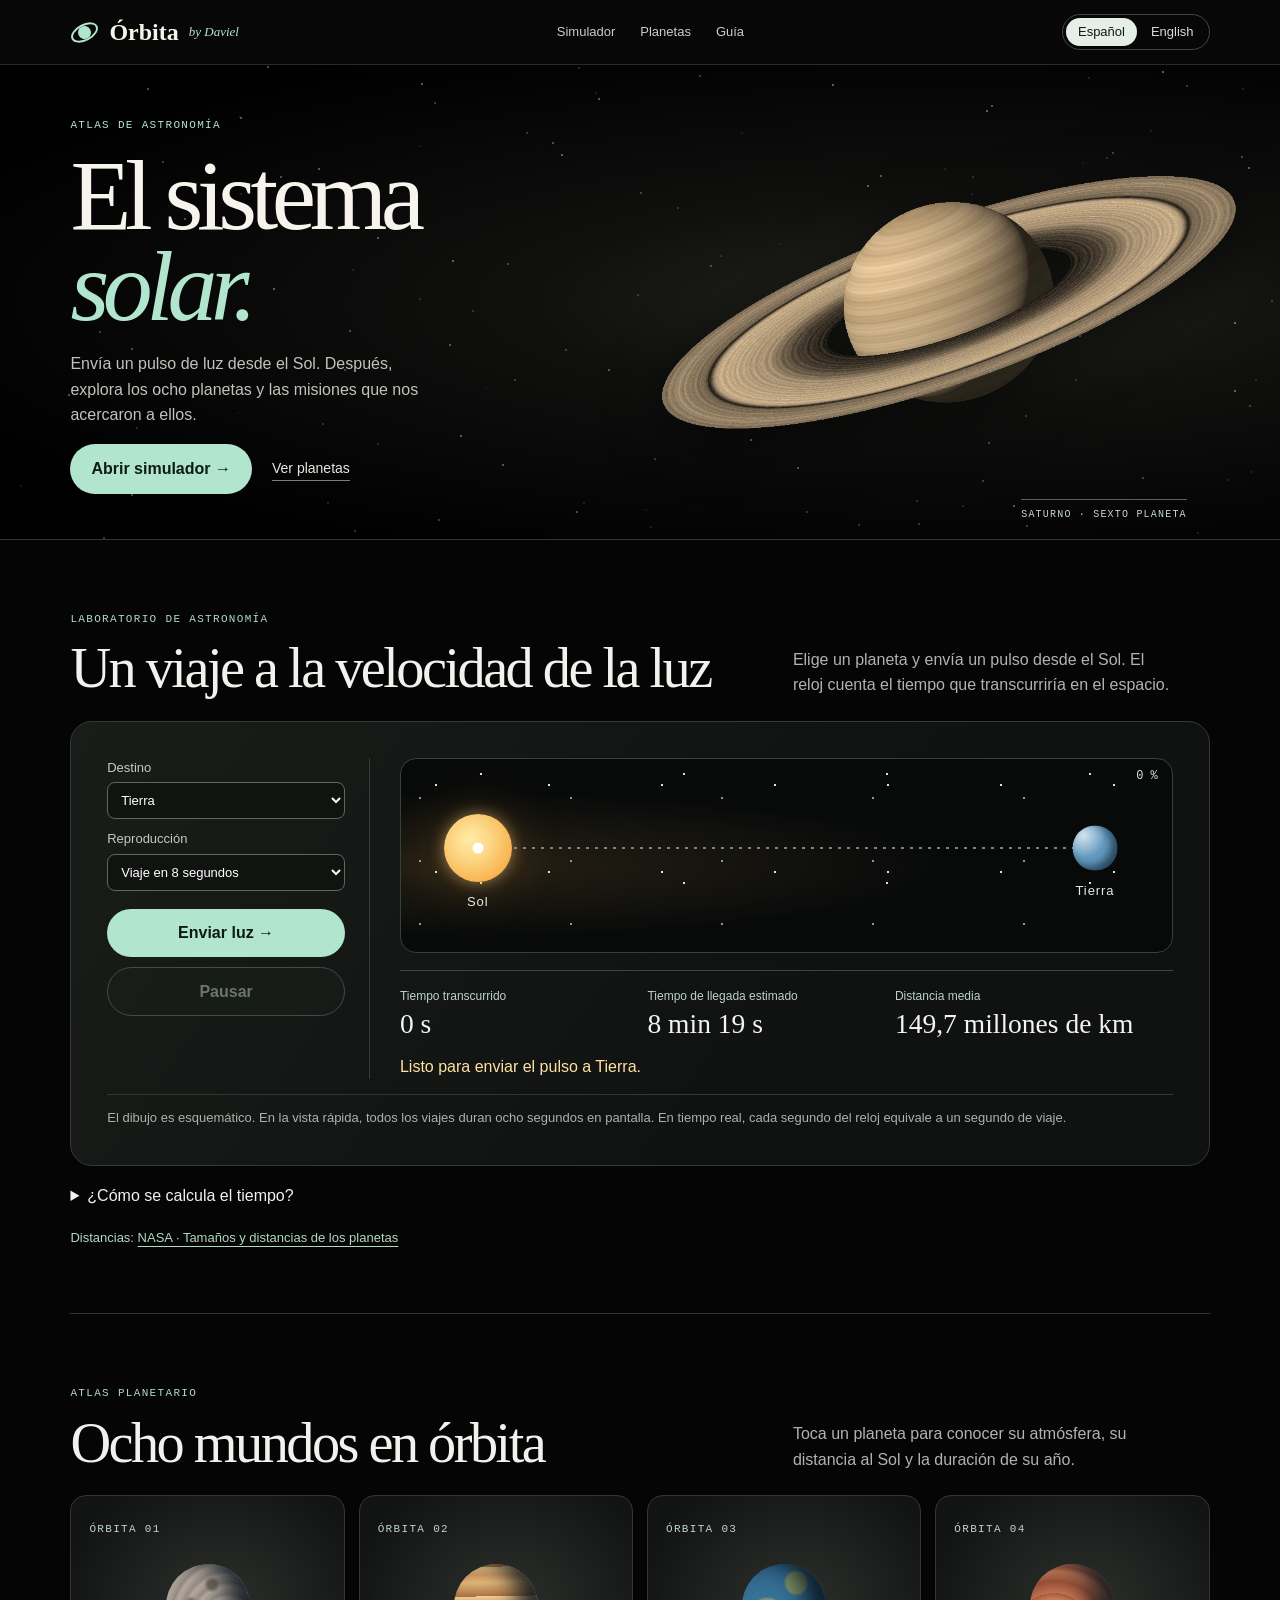
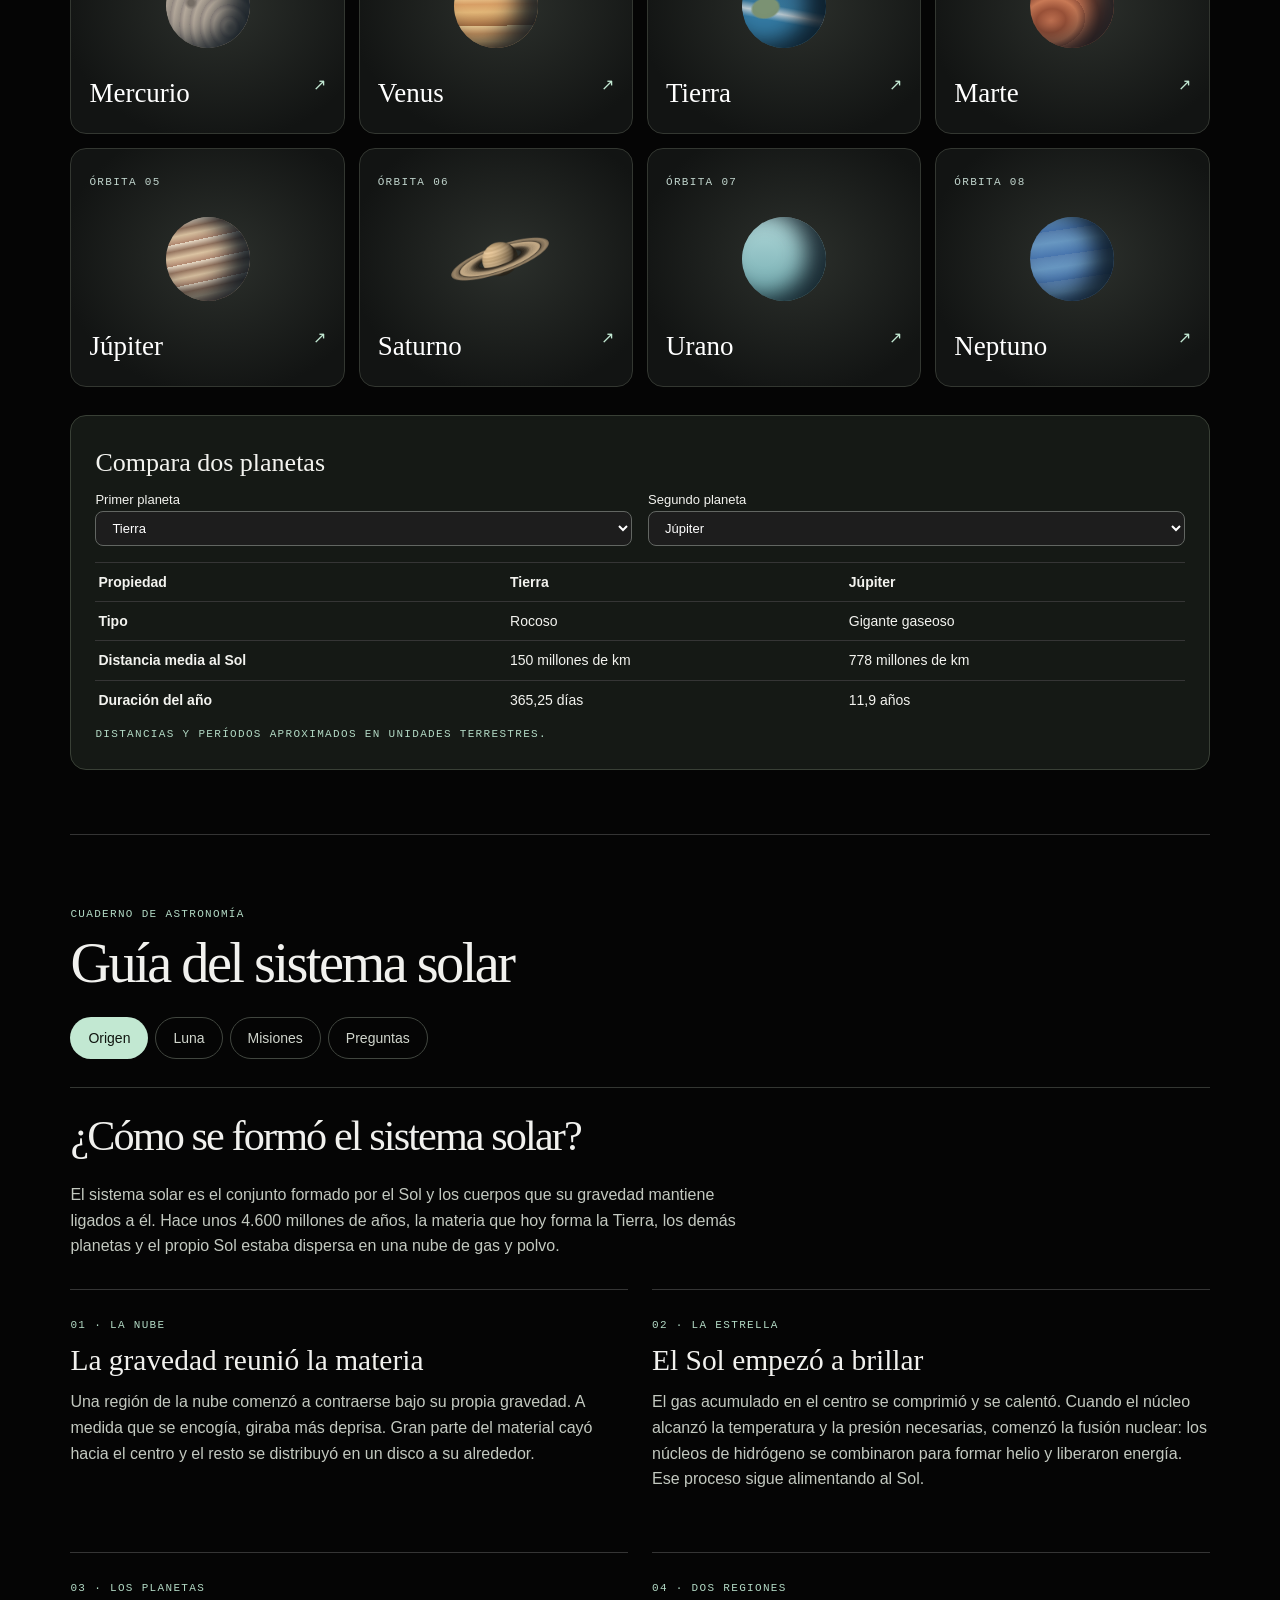
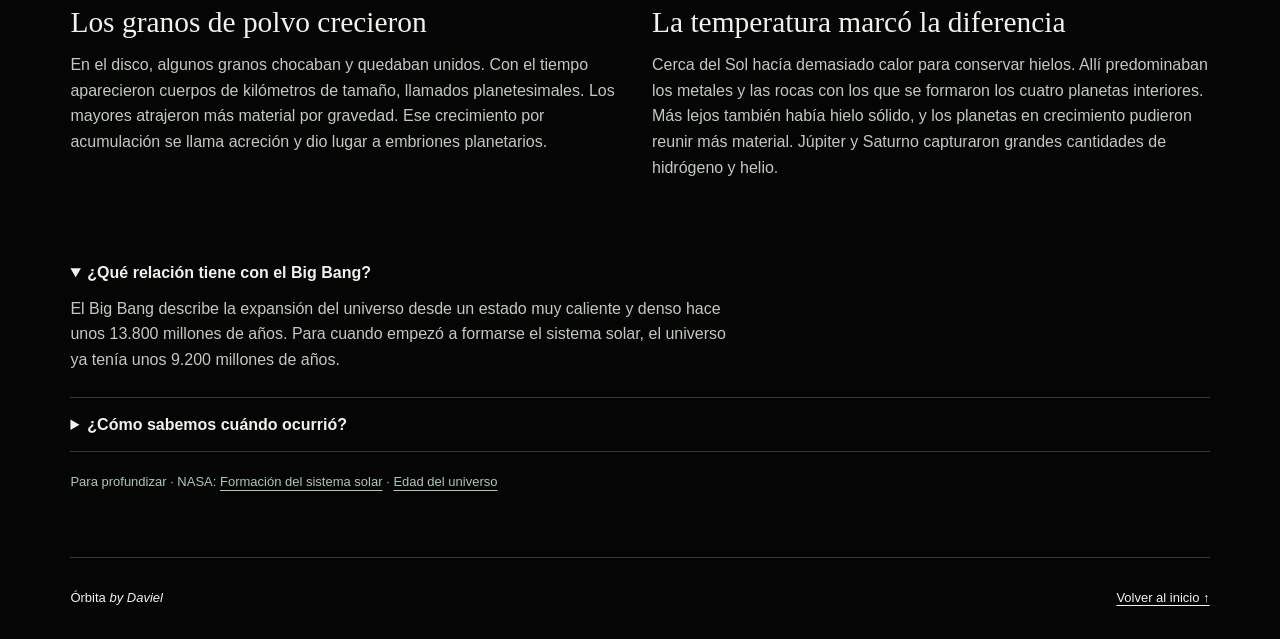
==== commit 40a8d200: "Organizar Órbita en simulador, atlas y guía temática" ====
--- a/index.html
+++ b/index.html
@@ -8,7 +8,22 @@
 .espacio-luz{position:relative;isolation:isolate;overflow:hidden;margin:24px 0;border:1px solid #34413d;border-radius:16px;background:radial-gradient(ellipse at 3% 55%,#3c2a1770,transparent 45%),linear-gradient(120deg,#101716,#060809)}
 .espacio-luz:before{content:"";position:absolute;inset:0;z-index:-1;background-image:radial-gradient(1px 1px at 35px 26px,#d4e8e2 90%,transparent),radial-gradient(1px 1px at 19px 39px,#8b9b94 90%,transparent),radial-gradient(1.5px 1.5px at 80px 15px,#e7dec6 65%,transparent);background-size:113px 87px,151px 63px,203px 109px}
 .espacio-luz .ruta-luz{margin:34px clamp(38px,6vw,88px) 49px;height:110px}.astro.sol{width:clamp(40px,6vw,68px);height:clamp(40px,6vw,68px);box-shadow:0 0 15px #ffd08280,0 0 55px #e99c363d}.astro.destino{width:clamp(25px,4vw,45px);height:clamp(25px,4vw,45px);background:radial-gradient(circle at 24% 22%,#fffb 0,transparent 45%),var(--color)}.astro b{top:calc(100% + 12px);letter-spacing:.07em}.riel{background:repeating-linear-gradient(90deg,#78847f 0 3px,transparent 3px 9px)}.rayo{background:linear-gradient(90deg,#f6be6675,#fff1aa);box-shadow:0 0 9px #ffc46e}.pulso{width:11px;height:11px}.porcentaje{position:absolute;right:14px;top:10px;font:12px monospace;color:#d6e0d7}.datos-luz strong{font-variant-numeric:tabular-nums}
-</style></head><body><header><div class="bar wrap"><a class="brand" href="#inicio"><span class="mark"></span>Órbita <span class="firma">by Daviel</span></a><nav aria-label="Secciones"><a href="#luz">Simulador</a><a href="#atlas">Planetas</a><a href="#origen">Origen</a><a href="#luna">Luna</a><a href="#misiones">Misiones</a></nav><div class="lang" role="group" aria-label="Idioma"><a data-language href="index.html" lang="es" hreflang="es" aria-current="page">Español</a><a data-language href="en.html" lang="en" hreflang="en" >English</a></div></div></header><main><section class="hero" id="inicio"><div class="sky" aria-hidden="true"></div><div class="wrap"><div class="intro"><small>Atlas de astronomía</small><h1>El sistema<br><em>solar.</em></h1><p>Del polvo que dio origen a la Tierra al hielo de Plutón. Recorre ocho planetas y descubre qué hemos aprendido al visitarlos.</p><a class="cta" href="#luz">Simular el viaje de la luz <span>↓</span></a></div><img src="saturno.webp" alt="Ilustración de Saturno y sus anillos inclinados"><span class="caption">Saturno · Sexto planeta</span></div></section><section id="luz"><small>Laboratorio de astronomía</small><h2>Un viaje a la velocidad de la luz</h2><p>Elige un planeta y envía un pulso desde el Sol. El reloj cuenta el tiempo que transcurriría en el espacio.</p><div class="laboratorio"><div class="controles-luz"><label>Destino<select id="destino-luz"></select></label><label>Reproducción<select id="ritmo-luz"><option value="resumen">Viaje en 8 segundos</option><option value="real">Tiempo real</option></select></label><button id="lanzar-luz" type="button">Enviar luz →</button><button id="pausa-luz" type="button" disabled>Pausar</button></div><div class="espacio-luz"><span class="porcentaje" aria-hidden="true">0 %</span><div class="ruta-luz" aria-hidden="true"><div class="riel"><div class="rayo"></div></div><div class="astro sol"><b>Sol</b></div><div class="astro destino"><b id="nombre-luz"></b></div><div class="pulso"></div></div></div><div class="datos-luz"><div><span>Tiempo transcurrido</span><strong id="reloj-luz"></strong></div><div><span>Tiempo de llegada estimado</span><strong id="total-luz"></strong></div><div><span>Distancia media</span><strong id="distancia-luz"></strong></div></div><p role="status" id="estado-luz"></p><p class="nota-luz">El dibujo es esquemático. En la vista rápida, todos los viajes duran ocho segundos en pantalla. En tiempo real, cada segundo del reloj equivale a un segundo de viaje.</p></div><details><summary>¿Cómo se calcula el tiempo?</summary><p>Dividimos la distancia media entre el Sol y el planeta por la velocidad de la luz en el vacío (299.792,458 km/s). El resultado es el tiempo de ida en segundos. La distancia cambia a lo largo de cada órbita, así que el resultado es una aproximación.</p></details><p class="fuentes">Distancias: <a href="https://science.nasa.gov/solar-system/planet-sizes-and-locations-in-our-solar-system/">NASA · Tamaños y distancias de los planetas</a></p></section><section id="atlas"><small>Atlas planetario</small><h2>Ocho mundos en órbita</h2><p>Toca un planeta para conocer su atmósfera, su distancia al Sol y la duración de su año.</p><div class="grid"></div><div class="compare"><h3>Compara dos planetas</h3><div class="pair"><label>Primer planeta<select id="a"></select></label><label>Segundo planeta<select id="b"></select></label></div><div aria-live="polite" id="comparacion"></div></div></section><section id="origen" class="lectura"><small>El origen</small><h2>¿Cómo se formó el sistema solar?</h2>
+
+:root{--accent:#c2e8d2;--hair:#343733;--muted:#afb5ae}
+header{position:sticky;top:0;z-index:10;background:#070807f5;backdrop-filter:blur(14px)}
+.bar{min-height:64px;padding-block:8px}.bar nav{gap:25px}.bar nav a{font-size:13px;color:#c9cec8}.bar nav a:hover{color:#fff}.brand{font-size:24px}.firma{font-size:13px}
+section[id],.guide-panel{scroll-margin-top:82px}
+.hero{background:radial-gradient(ellipse at 73% 50%,#24231e 0,#10110f 30%,#050605 63%,#000 84%);border-bottom:1px solid var(--hair)}
+.hero .wrap{min-height:clamp(400px,36vw,550px)}.intro{width:52%;padding:45px 0}.intro h1{font-size:clamp(68px,7.8vw,118px);margin:14px 0 18px;line-height:.92}.intro p{max-width:40ch;color:#c0c4bb}.hero img{width:62%;right:-6%;height:108%;filter:drop-shadow(0 12px 28px #0008)}
+.hero .caption{right:2%;bottom:17px;border-top:1px solid #5c6256;padding-top:7px;font-size:10px}.hero-actions{display:flex;gap:20px;align-items:center;flex-wrap:wrap}.hero-actions .cta{margin:0}.minor-link{color:#e5e8df;text-decoration:none;font-size:14px;border-bottom:1px solid #738477}
+main>section:not(.hero){padding-block:clamp(44px,5vw,74px)}.sect-intro{display:grid;grid-template-columns:1.25fr .75fr;gap:28px;align-items:end;margin:0 0 23px}.sect-intro h2{margin-bottom:0}.sect-intro p{margin:0;color:var(--muted);max-width:43ch}
+#luz .laboratorio{display:grid;grid-template-columns:minmax(192px,.34fr) minmax(0,1fr);gap:0 30px;background:linear-gradient(125deg,#191d19,#101111 65%);padding:clamp(18px,2.8vw,36px);border-radius:22px}
+.controles-luz{display:grid;align-content:start;grid-row:1/4;grid-column:1;gap:10px;border-right:1px solid #373d36;padding-right:24px}.controles-luz label{font-size:13px;color:#c5cabf}.controles-luz select{width:100%;background:#101310}.controles-luz button{width:100%;margin:0}.controles-luz #lanzar-luz{margin-top:8px}.espacio-luz{grid-column:2;margin:0 0 17px;background:radial-gradient(ellipse at 8% 55%,#43351e80,transparent 48%),#080a0a}.datos-luz{grid-column:2;display:grid;grid-template-columns:1fr 1fr 1.2fr;gap:16px}.datos-luz strong{font-size:clamp(18px,2.15vw,32px);line-height:1.3}.datos-luz span{font-size:12px}.laboratorio [role=status]{grid-column:2}.laboratorio .nota-luz{grid-column:1/-1;border-top:1px solid #32382f;padding-top:13px;color:#aab4ab;font-size:13px}
+#luz>details{margin-top:17px}summary{cursor:pointer}.grid{gap:14px}.card{position:relative;border-radius:16px;background:radial-gradient(ellipse at 54% 46%,#2c302c,#121413 76%);border-color:#333731}.card:hover{border-color:#99baa4}.card .planet{margin:24px auto}.card img{margin:24px auto}.card .arrow{color:var(--accent)}.compare{border:1px solid #394036;background:#151915}
+#guia .guide-links{display:flex;gap:7px;flex-wrap:wrap;margin:22px 0 28px}.guide-links a{font-size:14px;text-decoration:none;padding:9px 17px;border:1px solid #41463f;border-radius:30px;color:#d1d6cd}.guide-links a[aria-current]{background:var(--accent);border-color:transparent;color:#101510}.guide-panel{border-top:1px solid var(--hair);padding-top:26px}.guide-panel>small{display:none}.guide-panel h2{font-size:clamp(29px,3.3vw,49px);margin-top:0}.guide-panel[hidden]{display:none}.historia h3,.missions h3{font-size:clamp(22px,2.3vw,31px)}.lectura p,.missions p{color:#c3c9c0}.guide-panel .fuentes{color:#b0c6b7}
+@media(max-width:850px){.bar{display:grid;grid-template-columns:auto 1fr auto;gap:12px}.bar nav{order:0;justify-content:center}.bar nav a{flex:none}.bar nav{gap:12px}.hero .wrap{min-height:390px}.sect-intro{grid-template-columns:1fr;gap:12px}#luz .laboratorio{gap:0 16px}.controles-luz{padding-right:16px}.datos-luz{gap:8px}}
+@media(max-width:640px){header{position:static}.bar{grid-template-columns:1fr auto;gap:0}.bar nav{order:3;grid-column:1/-1;justify-content:space-between;border-top:1px solid #242724;margin-top:8px}.bar nav a{padding-block:7px}.hero .wrap{padding-bottom:180px;min-height:0}.intro{width:100%;padding:30px 0 0}.intro h1{font-size:66px}.intro p{max-width:36ch}.hero img{right:-5%;bottom:-14px;width:86%;height:214px}.hero .caption{left:0;right:auto;bottom:12px;max-width:105px}.hero-actions{gap:12px}.hero-actions .cta{padding:10px 15px}.minor-link{font-size:13px}section[id],.guide-panel{scroll-margin-top:12px}#luz .laboratorio{display:flex;flex-direction:column}.controles-luz{grid-template-columns:1fr 1fr;gap:9px;border:0;padding:0}.controles-luz #lanzar-luz{margin:0}.espacio-luz{margin-top:15px}.datos-luz{display:flex;flex-wrap:wrap;gap:12px 18px}.datos-luz strong{font-size:21px}.guide-links a{padding:6px 12px}.card strong{font-size:23px}.guide-panel .historia{gap:0}}
+</style></head><body><header><div class="bar wrap"><a class="brand" href="#inicio"><span class="mark"></span>Órbita <span class="firma">by Daviel</span></a><nav aria-label="Secciones"><a href="#luz">Simulador</a><a href="#atlas">Planetas</a><a href="#guia">Guía</a></nav><div class="lang" role="group" aria-label="Idioma"><a data-language href="index.html" lang="es" hreflang="es" aria-current="page">Español</a><a data-language href="en.html" lang="en" hreflang="en" >English</a></div></div></header><main><section class="hero" id="inicio"><div class="sky" aria-hidden="true"></div><div class="wrap"><div class="intro"><small>Atlas de astronomía</small><h1>El sistema<br><em>solar.</em></h1><p>Envía un pulso de luz desde el Sol. Después, explora los ocho planetas y las misiones que nos acercaron a ellos.</p><div class="hero-actions"><a class="cta" href="#luz">Abrir simulador →</a><a class="minor-link" href="#atlas">Ver planetas</a></div></div><img src="saturno.webp" alt="Ilustración de Saturno y sus anillos inclinados"><span class="caption">Saturno · Sexto planeta</span></div></section><section id="luz"><div class="sect-intro"><div><small>Laboratorio de astronomía</small><h2>Un viaje a la velocidad de la luz</h2></div><p>Elige un planeta y envía un pulso desde el Sol. El reloj cuenta el tiempo que transcurriría en el espacio.</p></div><div class="laboratorio"><div class="controles-luz"><label>Destino<select id="destino-luz"></select></label><label>Reproducción<select id="ritmo-luz"><option value="resumen">Viaje en 8 segundos</option><option value="real">Tiempo real</option></select></label><button id="lanzar-luz" type="button">Enviar luz →</button><button id="pausa-luz" type="button" disabled>Pausar</button></div><div class="espacio-luz"><span class="porcentaje" aria-hidden="true">0 %</span><div class="ruta-luz" aria-hidden="true"><div class="riel"><div class="rayo"></div></div><div class="astro sol"><b>Sol</b></div><div class="astro destino"><b id="nombre-luz"></b></div><div class="pulso"></div></div></div><div class="datos-luz"><div><span>Tiempo transcurrido</span><strong id="reloj-luz"></strong></div><div><span>Tiempo de llegada estimado</span><strong id="total-luz"></strong></div><div><span>Distancia media</span><strong id="distancia-luz"></strong></div></div><p role="status" id="estado-luz"></p><p class="nota-luz">El dibujo es esquemático. En la vista rápida, todos los viajes duran ocho segundos en pantalla. En tiempo real, cada segundo del reloj equivale a un segundo de viaje.</p></div><details><summary>¿Cómo se calcula el tiempo?</summary><p>Dividimos la distancia media entre el Sol y el planeta por la velocidad de la luz en el vacío (299.792,458 km/s). El resultado es el tiempo de ida en segundos. La distancia cambia a lo largo de cada órbita, así que el resultado es una aproximación.</p></details><p class="fuentes">Distancias: <a href="https://science.nasa.gov/solar-system/planet-sizes-and-locations-in-our-solar-system/">NASA · Tamaños y distancias de los planetas</a></p></section><section id="atlas"><div class="sect-intro"><div><small>Atlas planetario</small><h2>Ocho mundos en órbita</h2></div><p>Toca un planeta para conocer su atmósfera, su distancia al Sol y la duración de su año.</p></div><div class="grid"></div><div class="compare"><h3>Compara dos planetas</h3><div class="pair"><label>Primer planeta<select id="a"></select></label><label>Segundo planeta<select id="b"></select></label></div><div aria-live="polite" id="comparacion"></div></div></section><section id="guia"><small>Cuaderno de astronomía</small><h2>Guía del sistema solar</h2><nav class="guide-links" aria-label="Temas de la guía"><a href="#origen">Origen</a><a href="#luna">Luna</a><a href="#misiones">Misiones</a><a href="#preguntas">Preguntas</a></nav><article class="guide-panel lectura" id="origen"><small>El origen</small><h2>¿Cómo se formó el sistema solar?</h2>
 <p class="entrada">El sistema solar es el conjunto formado por el Sol y los cuerpos que su gravedad mantiene ligados a él. Hace unos 4.600 millones de años, la materia que hoy forma la Tierra, los demás planetas y el propio Sol estaba dispersa en una nube de gas y polvo.</p>
 <div class="historia">
 <article><small>01 · La nube</small><h3>La gravedad reunió la materia</h3><p>Una región de la nube comenzó a contraerse bajo su propia gravedad. A medida que se encogía, giraba más deprisa. Gran parte del material cayó hacia el centro y el resto se distribuyó en un disco a su alrededor.</p></article>
@@ -17,13 +32,13 @@
 <article><small>04 · Dos regiones</small><h3>La temperatura marcó la diferencia</h3><p>Cerca del Sol hacía demasiado calor para conservar hielos. Allí predominaban los metales y las rocas con los que se formaron los cuatro planetas interiores. Más lejos también había hielo sólido, y los planetas en crecimiento pudieron reunir más material. Júpiter y Saturno capturaron grandes cantidades de hidrógeno y helio.</p></article></div>
 <details open><summary>¿Qué relación tiene con el Big Bang?</summary><p>El Big Bang describe la expansión del universo desde un estado muy caliente y denso hace unos 13.800 millones de años. Para cuando empezó a formarse el sistema solar, el universo ya tenía unos 9.200 millones de años.</p></details>
 <details><summary>¿Cómo sabemos cuándo ocurrió?</summary><p>Algunos meteoritos conservan minerales que se solidificaron en el disco original. Ciertos átomos de esos minerales se desintegran a ritmos conocidos. Al medir cuánto material original queda y cuánto se ha transformado, los científicos calculan la edad de esas primeras piezas sólidas.</p></details>
-<p class="fuentes">Para profundizar · NASA: <a href="https://science.nasa.gov/solar-system/solar-system-facts/">Formación del sistema solar</a> · <a href="https://science.nasa.gov/exoplanets/what-is-the-universe/">Edad del universo</a></p></section><section id="luna"><small>Observación del cielo</small><h2>Un mes en la Luna</h2><div class="lunar"><div><p>El Sol ilumina aproximadamente la mitad de la Luna. Al recorrer su órbita, cambia la porción iluminada que vemos desde la Tierra. El ciclo de luna nueva a luna nueva dura unos 29,5 días.</p><div class="phase-buttons" aria-label="Fases principales"></div></div><div class="phase-info" aria-live="polite"><div class="moon" aria-hidden="true"></div><h3 id="fase"></h3><p id="explica"></p></div></div><p class="fuentes">Fuente: <a href="https://science.nasa.gov/moon/moon-phases/">NASA · Las fases lunares</a></p></section><section id="misiones"><small>Exploración espacial</small><h2>Lo que vieron las sondas</h2><div class="missions"><article><span class="date">1989 · Neptuno</span><h3>Voyager 2</h3><p>Tras visitar Júpiter, Saturno y Urano, la sonda llegó a Neptuno. Sus imágenes mostraron tormentas en su atmósfera y penachos oscuros que se elevaban sobre la superficie helada de Tritón.</p><a href="https://science.nasa.gov/mission/voyager/">Explorar la misión Voyager ↗</a></article><article><span class="date">2005 · Titán</span><h3>Cassini y Huygens</h3><p>Cassini llevó a Huygens hasta Saturno. Huygens descendió a través de la espesa atmósfera de Titán y fotografió canales durante el descenso. Al aterrizar, mostró un terreno cubierto de fragmentos redondeados de hielo.</p><a href="https://science.nasa.gov/mission/cassini/">Explorar Cassini-Huygens ↗</a></article><article><span class="date">2015 · Plutón</span><h3>New Horizons</h3><p>El primer sobrevuelo de Plutón reveló montañas de hielo de agua junto a una llanura de hielo de nitrógeno. La escasez de cráteres en partes de esa llanura indica que su superficie se ha renovado en tiempos geológicos recientes.</p><a href="https://science.nasa.gov/mission/new-horizons/">Explorar New Horizons ↗</a></article></div></section><section class="lectura"><small>Guía del atlas</small><h2>Más allá de los planetas</h2>
+<p class="fuentes">Para profundizar · NASA: <a href="https://science.nasa.gov/solar-system/solar-system-facts/">Formación del sistema solar</a> · <a href="https://science.nasa.gov/exoplanets/what-is-the-universe/">Edad del universo</a></p></article><article class="guide-panel lectura" id="luna"><small>Observación del cielo</small><h2>Un mes en la Luna</h2><div class="lunar"><div><p>El Sol ilumina aproximadamente la mitad de la Luna. Al recorrer su órbita, cambia la porción iluminada que vemos desde la Tierra. El ciclo de luna nueva a luna nueva dura unos 29,5 días.</p><div class="phase-buttons" aria-label="Fases principales"></div></div><div class="phase-info" aria-live="polite"><div class="moon" aria-hidden="true"></div><h3 id="fase"></h3><p id="explica"></p></div></div><p class="fuentes">Fuente: <a href="https://science.nasa.gov/moon/moon-phases/">NASA · Las fases lunares</a></p></article><article class="guide-panel lectura" id="misiones"><small>Exploración espacial</small><h2>Lo que vieron las sondas</h2><div class="missions"><article><span class="date">1989 · Neptuno</span><h3>Voyager 2</h3><p>Tras visitar Júpiter, Saturno y Urano, la sonda llegó a Neptuno. Sus imágenes mostraron tormentas en su atmósfera y penachos oscuros que se elevaban sobre la superficie helada de Tritón.</p><a href="https://science.nasa.gov/mission/voyager/">Explorar la misión Voyager ↗</a></article><article><span class="date">2005 · Titán</span><h3>Cassini y Huygens</h3><p>Cassini llevó a Huygens hasta Saturno. Huygens descendió a través de la espesa atmósfera de Titán y fotografió canales durante el descenso. Al aterrizar, mostró un terreno cubierto de fragmentos redondeados de hielo.</p><a href="https://science.nasa.gov/mission/cassini/">Explorar Cassini-Huygens ↗</a></article><article><span class="date">2015 · Plutón</span><h3>New Horizons</h3><p>El primer sobrevuelo de Plutón reveló montañas de hielo de agua junto a una llanura de hielo de nitrógeno. La escasez de cráteres en partes de esa llanura indica que su superficie se ha renovado en tiempos geológicos recientes.</p><a href="https://science.nasa.gov/mission/new-horizons/">Explorar New Horizons ↗</a></article></div></article><article class="guide-panel lectura" id="preguntas"><small>Guía del atlas</small><h2>Más allá de los planetas</h2>
 <details open><summary>¿Qué mantiene a los planetas en órbita?</summary><p>La gravedad del Sol atrae a los planetas mientras estos avanzan por el espacio. La combinación curva sus trayectorias y los mantiene en órbitas elípticas. Una vuelta completa define un año en cada planeta. La rotación es otro movimiento: el giro de un planeta sobre su propio eje.</p></details>
 <details><summary>¿Qué nos llega desde el Sol?</summary><p>La luz que sale de la superficie visible del Sol tarda unos ocho minutos en llegar a la Tierra. También sale un flujo de partículas cargadas llamado viento solar. Cuando esas partículas interactúan con el campo magnético terrestre y la atmósfera, pueden producir auroras cerca de los polos.</p></details>
 <details><summary>¿Qué diferencia hay entre un asteroide y un cometa?</summary><p>Los asteroides están compuestos sobre todo por roca o metal. Muchos orbitan entre Marte y Júpiter. Los cometas también contienen hielos. Cuando se acercan al Sol, parte del hielo pasa directamente a gas y libera polvo. Así se forma una nube alrededor del núcleo y pueden aparecer colas que se extienden en dirección opuesta al Sol.</p></details>
 <details><summary>¿Dónde están Ceres y Plutón?</summary><p>Ambos son planetas enanos. Giran en torno al Sol y su gravedad les ha dado una forma casi redonda, pero comparten su región orbital con otros cuerpos de masa apreciable. Ceres se encuentra en el cinturón de asteroides y Plutón en el cinturón de Kuiper, una región rica en cuerpos helados más allá de Neptuno.</p></details>
 <details><summary>¿Qué habría más allá del cinturón de Kuiper?</summary><p>Las órbitas de algunos cometas de período largo apuntan a un origen mucho más lejano. Los astrónomos proponen que una enorme envoltura de objetos helados rodea al sistema solar: la nube de Oort. Su existencia se infiere de esas órbitas y todavía no se ha observado directamente.</p></details>
-<p class="fuentes">Para profundizar · NASA: <a href="https://science.nasa.gov/sun/facts/">El Sol</a> · <a href="https://science.nasa.gov/asteroids-comets-meteors/facts/">Asteroides y cometas</a> · <a href="https://science.nasa.gov/solar-system/oort-cloud/facts/">Nube de Oort</a></p></section></main><footer><span>Órbita <i>by Daviel</i></span><a href="#inicio">Volver al inicio ↑</a></footer><dialog aria-labelledby="nombre"><small id="tipo"></small><h2 id="nombre"></h2><p id="detalle"></p><dl id="medidas"></dl><p id="rasgo"></p><p class="fuentes"><a id="fuente">Ficha de la NASA ↗</a></p><button autofocus>Cerrar ficha</button></dialog><script src="atlas.js"></script><script>
+<p class="fuentes">Para profundizar · NASA: <a href="https://science.nasa.gov/sun/facts/">El Sol</a> · <a href="https://science.nasa.gov/asteroids-comets-meteors/facts/">Asteroides y cometas</a> · <a href="https://science.nasa.gov/solar-system/oort-cloud/facts/">Nube de Oort</a></p></article></section></main><footer><span>Órbita <i>by Daviel</i></span><a href="#inicio">Volver al inicio ↑</a></footer><dialog aria-labelledby="nombre"><small id="tipo"></small><h2 id="nombre"></h2><p id="detalle"></p><dl id="medidas"></dl><p id="rasgo"></p><p class="fuentes"><a id="fuente">Ficha de la NASA ↗</a></p><button autofocus>Cerrar ficha</button></dialog><script src="atlas.js"></script><script>
 const choices=[document.querySelector('#a'),document.querySelector('#b')];
 choices.forEach((select,column)=>{planetas.forEach(([name],index)=>select.add(new Option(name,index)));select.value=column===0?'2':'4';select.addEventListener('change',compare)});
 function compare(){
@@ -65,7 +80,25 @@
  pausa.addEventListener('click',()=>{if(estado==='pausa'){continuar();return}if(estado!=='curso')return;cancelAnimationFrame(frame);acumulado+=Math.max(0,performance.now()-inicio);if(acumulado>=intervalo()){finalizar();return}mostrar(acumulado/intervalo());controles('pausa');elemento('estado-luz').textContent='Viaje en pausa.'});
  destino.addEventListener('change',preparar);ritmo.addEventListener('change',preparar);boton.addEventListener('click',lanzar);preparar();
 })();
-</script><script>document.querySelectorAll('[data-language]').forEach(link=>{link.addEventListener('click',()=>{link.hash=location.hash})});</script></body></html>
+</script><script>document.querySelectorAll('[data-language]').forEach(link=>{link.addEventListener('click',()=>{link.hash=location.hash})});</script><script>
+const guideLinks = Array.from(document.querySelectorAll('.guide-links a'));
+function openTopic(scrollToTopic) {
+ const selected = guideLinks.find(link => link.hash === location.hash);
+ if (!selected && location.hash && location.hash !== '#guia') return;
+ const topic = selected || guideLinks[0];
+ for (const link of guideLinks) {
+  const active = link === topic;
+  document.querySelector(link.hash).hidden = !active;
+  if(active) link.setAttribute('aria-current','true'); else link.removeAttribute('aria-current');
+ }
+ if (scrollToTopic && selected) document.querySelector('#guia').scrollIntoView({behavior:'instant'});
+}
+openTopic(false);
+if(!guideLinks.some(link=>link.hash===location.hash)){guideLinks.slice(1).forEach(link=>document.querySelector(link.hash).hidden=true);guideLinks[0].setAttribute('aria-current','true')}
+window.addEventListener('hashchange',()=>openTopic(true));
+if(guideLinks.some(link=>link.hash===location.hash))requestAnimationFrame(()=>openTopic(true));
+</script></body></html>
 
 
 
+
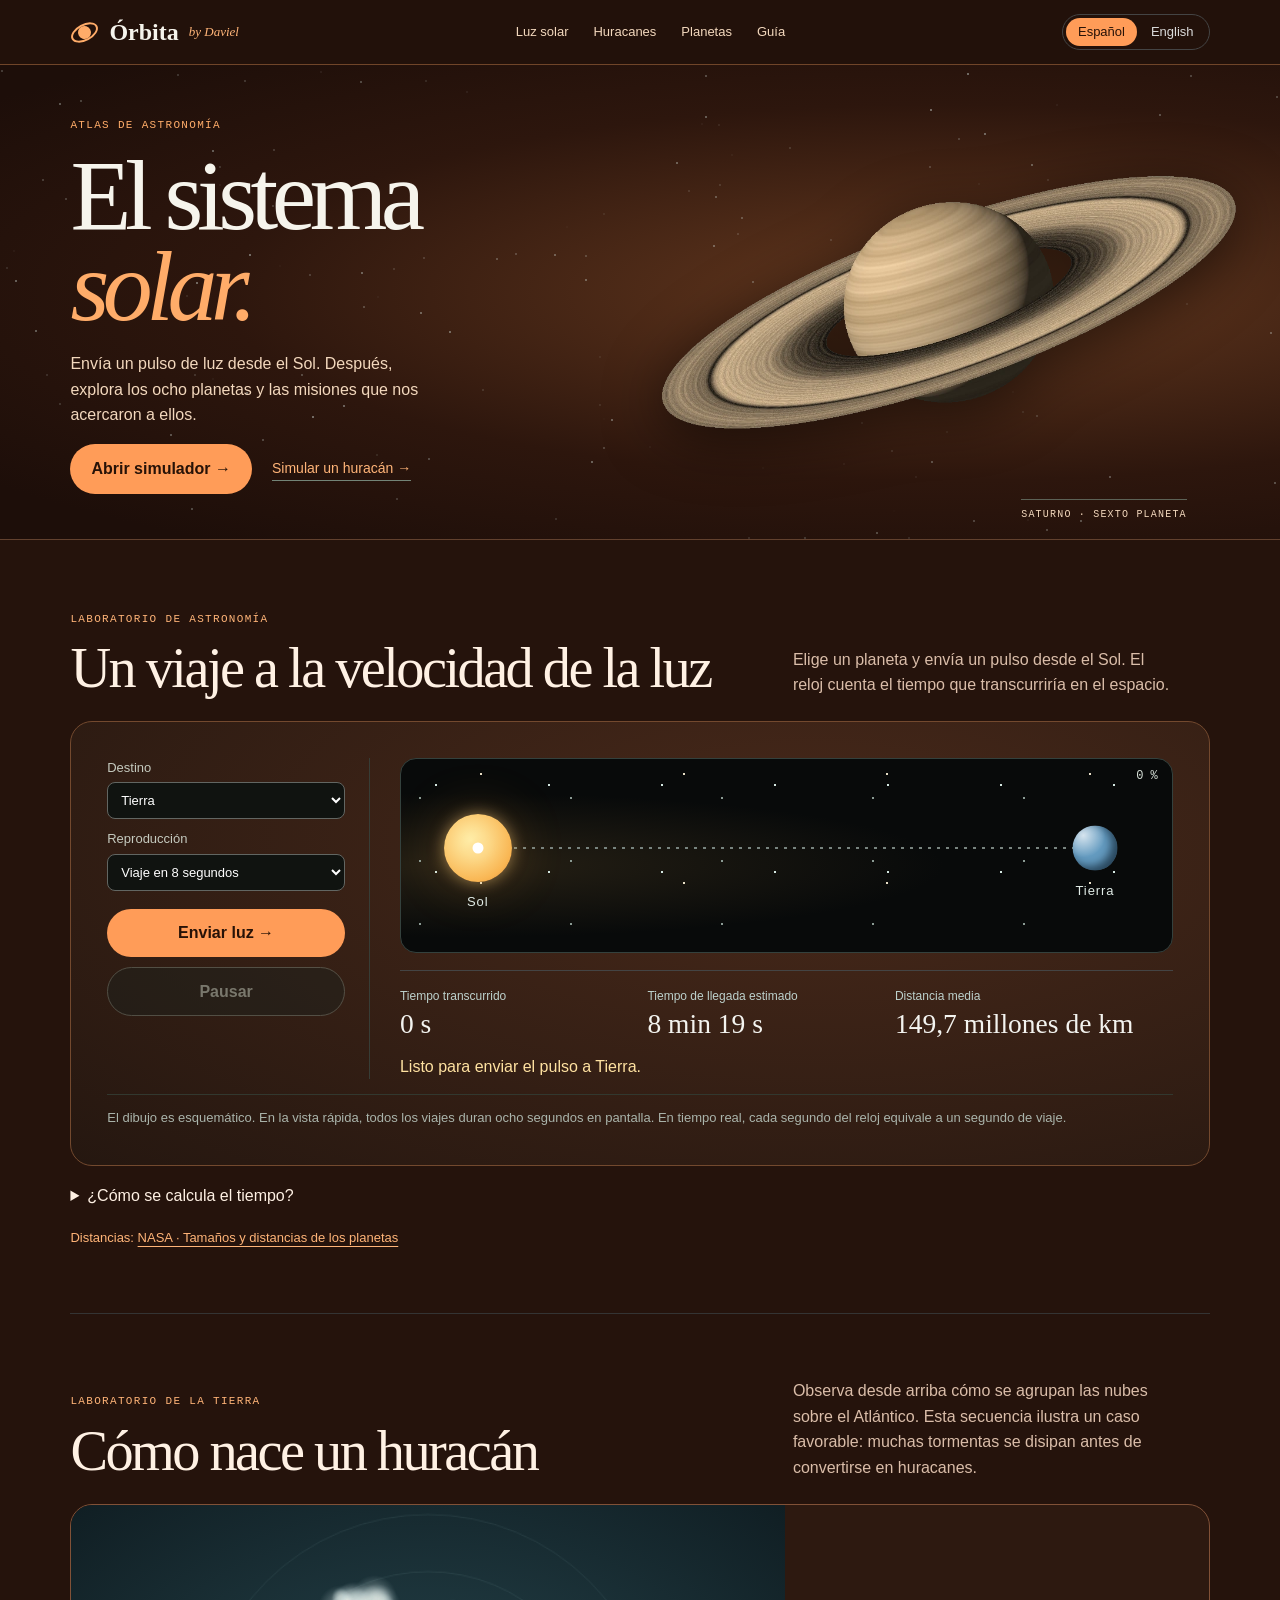
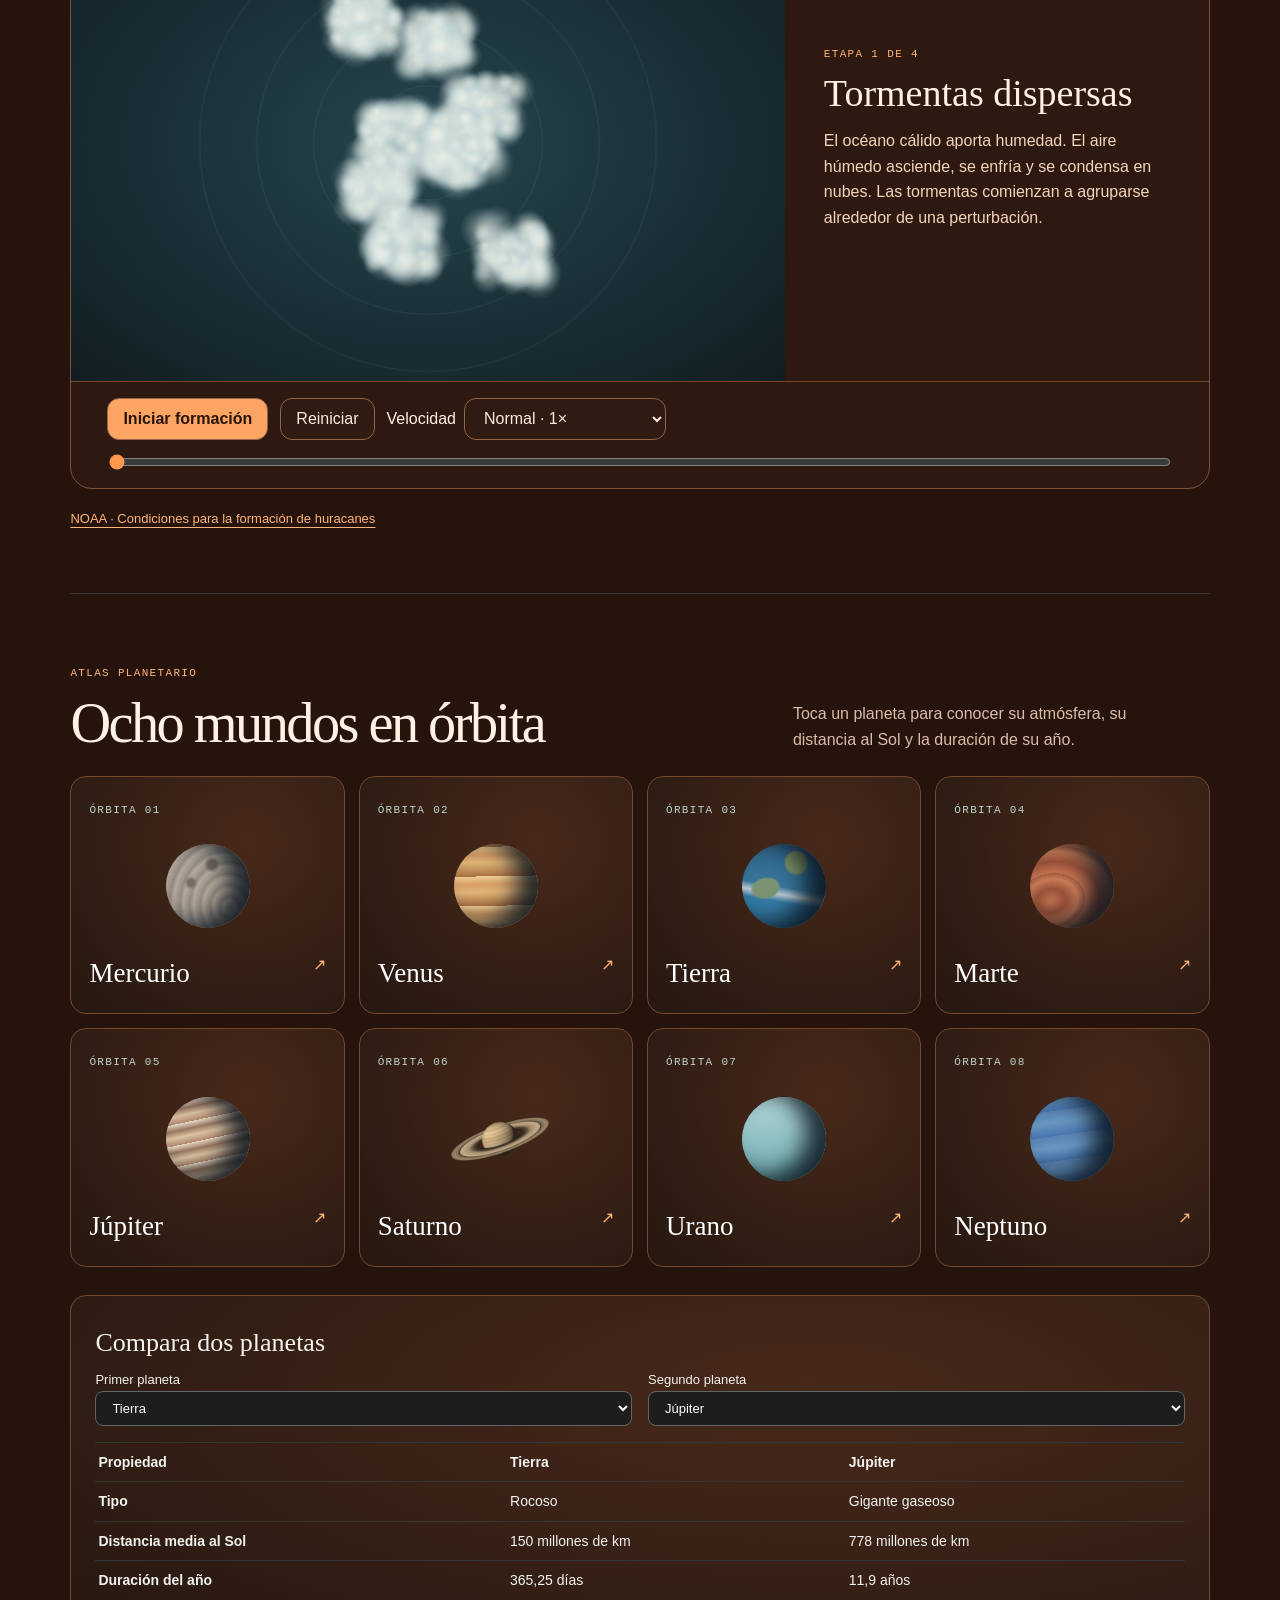
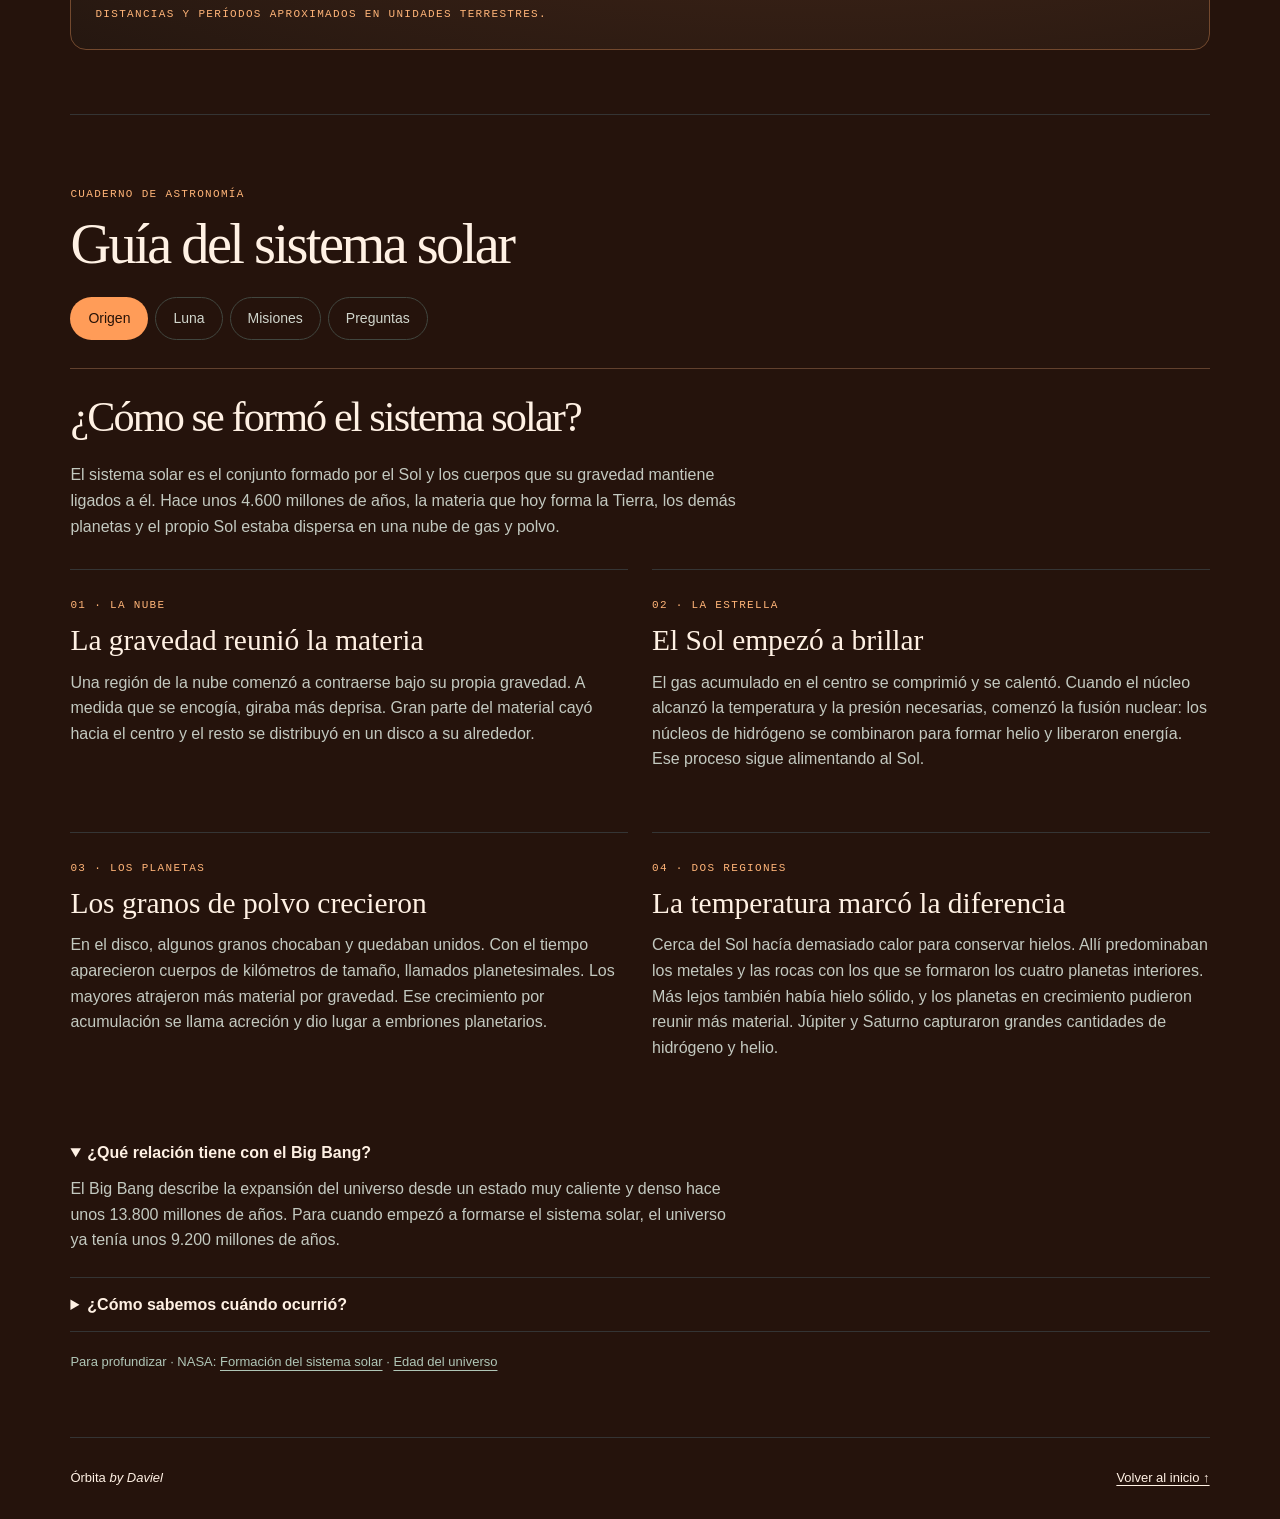
==== commit 1f3e7a56: "Añadir el simulador de huracanes y el diseño naranja" ====
--- a/index.html
+++ b/index.html
@@ -23,7 +23,10 @@
 #guia .guide-links{display:flex;gap:7px;flex-wrap:wrap;margin:22px 0 28px}.guide-links a{font-size:14px;text-decoration:none;padding:9px 17px;border:1px solid #41463f;border-radius:30px;color:#d1d6cd}.guide-links a[aria-current]{background:var(--accent);border-color:transparent;color:#101510}.guide-panel{border-top:1px solid var(--hair);padding-top:26px}.guide-panel>small{display:none}.guide-panel h2{font-size:clamp(29px,3.3vw,49px);margin-top:0}.guide-panel[hidden]{display:none}.historia h3,.missions h3{font-size:clamp(22px,2.3vw,31px)}.lectura p,.missions p{color:#c3c9c0}.guide-panel .fuentes{color:#b0c6b7}
 @media(max-width:850px){.bar{display:grid;grid-template-columns:auto 1fr auto;gap:12px}.bar nav{order:0;justify-content:center}.bar nav a{flex:none}.bar nav{gap:12px}.hero .wrap{min-height:390px}.sect-intro{grid-template-columns:1fr;gap:12px}#luz .laboratorio{gap:0 16px}.controles-luz{padding-right:16px}.datos-luz{gap:8px}}
 @media(max-width:640px){header{position:static}.bar{grid-template-columns:1fr auto;gap:0}.bar nav{order:3;grid-column:1/-1;justify-content:space-between;border-top:1px solid #242724;margin-top:8px}.bar nav a{padding-block:7px}.hero .wrap{padding-bottom:180px;min-height:0}.intro{width:100%;padding:30px 0 0}.intro h1{font-size:66px}.intro p{max-width:36ch}.hero img{right:-5%;bottom:-14px;width:86%;height:214px}.hero .caption{left:0;right:auto;bottom:12px;max-width:105px}.hero-actions{gap:12px}.hero-actions .cta{padding:10px 15px}.minor-link{font-size:13px}section[id],.guide-panel{scroll-margin-top:12px}#luz .laboratorio{display:flex;flex-direction:column}.controles-luz{grid-template-columns:1fr 1fr;gap:9px;border:0;padding:0}.controles-luz #lanzar-luz{margin:0}.espacio-luz{margin-top:15px}.datos-luz{display:flex;flex-wrap:wrap;gap:12px 18px}.datos-luz strong{font-size:21px}.guide-links a{padding:6px 12px}.card strong{font-size:23px}.guide-panel .historia{gap:0}}
-</style></head><body><header><div class="bar wrap"><a class="brand" href="#inicio"><span class="mark"></span>Órbita <span class="firma">by Daviel</span></a><nav aria-label="Secciones"><a href="#luz">Simulador</a><a href="#atlas">Planetas</a><a href="#guia">Guía</a></nav><div class="lang" role="group" aria-label="Idioma"><a data-language href="index.html" lang="es" hreflang="es" aria-current="page">Español</a><a data-language href="en.html" lang="en" hreflang="en" >English</a></div></div></header><main><section class="hero" id="inicio"><div class="sky" aria-hidden="true"></div><div class="wrap"><div class="intro"><small>Atlas de astronomía</small><h1>El sistema<br><em>solar.</em></h1><p>Envía un pulso de luz desde el Sol. Después, explora los ocho planetas y las misiones que nos acercaron a ellos.</p><div class="hero-actions"><a class="cta" href="#luz">Abrir simulador →</a><a class="minor-link" href="#atlas">Ver planetas</a></div></div><img src="saturno.webp" alt="Ilustración de Saturno y sus anillos inclinados"><span class="caption">Saturno · Sexto planeta</span></div></section><section id="luz"><div class="sect-intro"><div><small>Laboratorio de astronomía</small><h2>Un viaje a la velocidad de la luz</h2></div><p>Elige un planeta y envía un pulso desde el Sol. El reloj cuenta el tiempo que transcurriría en el espacio.</p></div><div class="laboratorio"><div class="controles-luz"><label>Destino<select id="destino-luz"></select></label><label>Reproducción<select id="ritmo-luz"><option value="resumen">Viaje en 8 segundos</option><option value="real">Tiempo real</option></select></label><button id="lanzar-luz" type="button">Enviar luz →</button><button id="pausa-luz" type="button" disabled>Pausar</button></div><div class="espacio-luz"><span class="porcentaje" aria-hidden="true">0 %</span><div class="ruta-luz" aria-hidden="true"><div class="riel"><div class="rayo"></div></div><div class="astro sol"><b>Sol</b></div><div class="astro destino"><b id="nombre-luz"></b></div><div class="pulso"></div></div></div><div class="datos-luz"><div><span>Tiempo transcurrido</span><strong id="reloj-luz"></strong></div><div><span>Tiempo de llegada estimado</span><strong id="total-luz"></strong></div><div><span>Distancia media</span><strong id="distancia-luz"></strong></div></div><p role="status" id="estado-luz"></p><p class="nota-luz">El dibujo es esquemático. En la vista rápida, todos los viajes duran ocho segundos en pantalla. En tiempo real, cada segundo del reloj equivale a un segundo de viaje.</p></div><details><summary>¿Cómo se calcula el tiempo?</summary><p>Dividimos la distancia media entre el Sol y el planeta por la velocidad de la luz en el vacío (299.792,458 km/s). El resultado es el tiempo de ida en segundos. La distancia cambia a lo largo de cada órbita, así que el resultado es una aproximación.</p></details><p class="fuentes">Distancias: <a href="https://science.nasa.gov/solar-system/planet-sizes-and-locations-in-our-solar-system/">NASA · Tamaños y distancias de los planetas</a></p></section><section id="atlas"><div class="sect-intro"><div><small>Atlas planetario</small><h2>Ocho mundos en órbita</h2></div><p>Toca un planeta para conocer su atmósfera, su distancia al Sol y la duración de su año.</p></div><div class="grid"></div><div class="compare"><h3>Compara dos planetas</h3><div class="pair"><label>Primer planeta<select id="a"></select></label><label>Segundo planeta<select id="b"></select></label></div><div aria-live="polite" id="comparacion"></div></div></section><section id="guia"><small>Cuaderno de astronomía</small><h2>Guía del sistema solar</h2><nav class="guide-links" aria-label="Temas de la guía"><a href="#origen">Origen</a><a href="#luna">Luna</a><a href="#misiones">Misiones</a><a href="#preguntas">Preguntas</a></nav><article class="guide-panel lectura" id="origen"><small>El origen</small><h2>¿Cómo se formó el sistema solar?</h2>
+
+:root{--mint:#ffac69;--accent:#ff9248;--hair:#62412e;--muted:#dabda9}
+body{background:#25130c;color:#fff1e4}header{background:#23120bf5;border-bottom-color:#704529}.hero{background:radial-gradient(ellipse at 74% 48%,#65391f,#2d160d 54%,#1d0e09 90%)}.bar nav a,.hero .caption,.intro p{color:#f3d8bd}.bar nav a:hover,.firma,.fuentes,.missions a,.date,small,.card .arrow,.minor-link{color:#ffb478}.lang [aria-current],.cta,.controles-luz #lanzar-luz,.guide-links a[aria-current],dialog button{background:#ff9c58;color:#271207}.card,.compare,.lunar,dialog,#luz .laboratorio{background:radial-gradient(ellipse at 65% 28%,#48291a,#251710);border-color:#73492e}.phase-buttons [aria-pressed=true]{background:#ffa05e;color:#251007}.bar nav{gap:clamp(8px,2vw,25px)}.storm-box{background:#2d1910;border:1px solid #815137;border-radius:22px;overflow:hidden}.storm-grid{display:grid;grid-template-columns:minmax(0,1.35fr) minmax(230px,.8fr)}.storm-sky{background:#172b33;display:grid;place-items:center;min-width:0}.storm-sky canvas{display:block;width:100%;height:auto;aspect-ratio:3/2}.storm-copy{padding:clamp(18px,3vw,42px);align-self:center}.storm-copy h3{font-size:clamp(24px,3vw,38px);margin-top:8px}.storm-copy p{color:#f3d5bd}.storm-controls{border-top:1px solid #76482f;padding:16px clamp(15px,3vw,36px);display:flex;flex-wrap:wrap;align-items:center;gap:12px}.storm-controls button,.storm-controls select{min-height:42px;padding:7px 15px;border:1px solid #926449;border-radius:12px;background:#301b12;color:#ffeadb}.storm-controls button:first-child{background:#ffa564;color:#281409;font-weight:bold;min-width:130px}.storm-controls button{cursor:pointer}.storm-controls label{display:flex;align-items:center;gap:8px}.storm-seek{width:100%;accent-color:#ff984d}.storm-box small{color:#ffb57d}.storm-grid canvas{background:radial-gradient(ellipse,#26454d,#101e23)}@media(max-width:700px){.storm-grid{grid-template-columns:1fr}.storm-sky canvas{max-height:290px}.storm-copy{padding:18px}.storm-copy p{margin-bottom:0}.storm-controls{gap:8px}.bar nav{gap:8px}.bar nav a{font-size:12px}}
+</style></head><body><header><div class="bar wrap"><a class="brand" href="#inicio"><span class="mark"></span>Órbita <span class="firma">by Daviel</span></a><nav aria-label="Secciones"><a href="#luz">Luz solar</a><a href="#tormentas">Huracanes</a><a href="#atlas">Planetas</a><a href="#guia">Guía</a></nav><div class="lang" role="group" aria-label="Idioma"><a data-language href="index.html" lang="es" hreflang="es" aria-current="page">Español</a><a data-language href="en.html" lang="en" hreflang="en" >English</a></div></div></header><main><section class="hero" id="inicio"><div class="sky" aria-hidden="true"></div><div class="wrap"><div class="intro"><small>Atlas de astronomía</small><h1>El sistema<br><em>solar.</em></h1><p>Envía un pulso de luz desde el Sol. Después, explora los ocho planetas y las misiones que nos acercaron a ellos.</p><div class="hero-actions"><a class="cta" href="#luz">Abrir simulador →</a><a class="minor-link" href="#tormentas">Simular un huracán →</a></div></div><img src="saturno.webp" alt="Ilustración de Saturno y sus anillos inclinados"><span class="caption">Saturno · Sexto planeta</span></div></section><section id="luz"><div class="sect-intro"><div><small>Laboratorio de astronomía</small><h2>Un viaje a la velocidad de la luz</h2></div><p>Elige un planeta y envía un pulso desde el Sol. El reloj cuenta el tiempo que transcurriría en el espacio.</p></div><div class="laboratorio"><div class="controles-luz"><label>Destino<select id="destino-luz"></select></label><label>Reproducción<select id="ritmo-luz"><option value="resumen">Viaje en 8 segundos</option><option value="real">Tiempo real</option></select></label><button id="lanzar-luz" type="button">Enviar luz →</button><button id="pausa-luz" type="button" disabled>Pausar</button></div><div class="espacio-luz"><span class="porcentaje" aria-hidden="true">0 %</span><div class="ruta-luz" aria-hidden="true"><div class="riel"><div class="rayo"></div></div><div class="astro sol"><b>Sol</b></div><div class="astro destino"><b id="nombre-luz"></b></div><div class="pulso"></div></div></div><div class="datos-luz"><div><span>Tiempo transcurrido</span><strong id="reloj-luz"></strong></div><div><span>Tiempo de llegada estimado</span><strong id="total-luz"></strong></div><div><span>Distancia media</span><strong id="distancia-luz"></strong></div></div><p role="status" id="estado-luz"></p><p class="nota-luz">El dibujo es esquemático. En la vista rápida, todos los viajes duran ocho segundos en pantalla. En tiempo real, cada segundo del reloj equivale a un segundo de viaje.</p></div><details><summary>¿Cómo se calcula el tiempo?</summary><p>Dividimos la distancia media entre el Sol y el planeta por la velocidad de la luz en el vacío (299.792,458 km/s). El resultado es el tiempo de ida en segundos. La distancia cambia a lo largo de cada órbita, así que el resultado es una aproximación.</p></details><p class="fuentes">Distancias: <a href="https://science.nasa.gov/solar-system/planet-sizes-and-locations-in-our-solar-system/">NASA · Tamaños y distancias de los planetas</a></p></section><section id="tormentas"><div class="sect-intro"><div><small>Laboratorio de la Tierra</small><h2>Cómo nace un huracán</h2></div><p>Observa desde arriba cómo se agrupan las nubes sobre el Atlántico. Esta secuencia ilustra un caso favorable: muchas tormentas se disipan antes de convertirse en huracanes.</p></div><div class="storm-box"><div class="storm-grid"><div class="storm-sky"><canvas width="600" height="400" role="img" aria-label="Vista esquemática de nubes que se organizan en espiral"></canvas></div><div class="storm-copy" aria-live="polite"><small data-step></small><h3></h3><p data-story></p></div></div><div class="storm-controls"><button type="button" data-play></button><button type="button" data-reset>Reiniciar</button><label>Velocidad <select><option value="1">Normal · 1×</option><option value=".25">Cámara lenta · 0.25×</option></select></label><input class="storm-seek" type="range" min="0" max="100" step="0.1" value="0" aria-label="Avance de la formación"></div></div><p class="fuentes"><a href="https://oceanservice.noaa.gov/facts/how-hurricanes-form.html">NOAA · Condiciones para la formación de huracanes</a></p></section><section id="atlas"><div class="sect-intro"><div><small>Atlas planetario</small><h2>Ocho mundos en órbita</h2></div><p>Toca un planeta para conocer su atmósfera, su distancia al Sol y la duración de su año.</p></div><div class="grid"></div><div class="compare"><h3>Compara dos planetas</h3><div class="pair"><label>Primer planeta<select id="a"></select></label><label>Segundo planeta<select id="b"></select></label></div><div aria-live="polite" id="comparacion"></div></div></section><section id="guia"><small>Cuaderno de astronomía</small><h2>Guía del sistema solar</h2><nav class="guide-links" aria-label="Temas de la guía"><a href="#origen">Origen</a><a href="#luna">Luna</a><a href="#misiones">Misiones</a><a href="#preguntas">Preguntas</a></nav><article class="guide-panel lectura" id="origen"><small>El origen</small><h2>¿Cómo se formó el sistema solar?</h2>
 <p class="entrada">El sistema solar es el conjunto formado por el Sol y los cuerpos que su gravedad mantiene ligados a él. Hace unos 4.600 millones de años, la materia que hoy forma la Tierra, los demás planetas y el propio Sol estaba dispersa en una nube de gas y polvo.</p>
 <div class="historia">
 <article><small>01 · La nube</small><h3>La gravedad reunió la materia</h3><p>Una región de la nube comenzó a contraerse bajo su propia gravedad. A medida que se encogía, giraba más deprisa. Gran parte del material cayó hacia el centro y el resto se distribuyó en un disco a su alrededor.</p></article>
@@ -97,8 +100,60 @@
 if(!guideLinks.some(link=>link.hash===location.hash)){guideLinks.slice(1).forEach(link=>document.querySelector(link.hash).hidden=true);guideLinks[0].setAttribute('aria-current','true')}
 window.addEventListener('hashchange',()=>openTopic(true));
 if(guideLinks.some(link=>link.hash===location.hash))requestAnimationFrame(()=>openTopic(true));
+</script><script>
+(()=>{
+ const section=document.getElementById('tormentas');
+ const en=document.documentElement.lang==='en';
+ const stages=en?[
+ ['Scattered thunderstorms','Warm ocean water supplies moisture. Moist air rises, cools and condenses into clouds. Thunderstorms begin to cluster around a disturbance.'],
+ ['Tropical depression','Persistent thunderstorms gather around a closed center of circulation. In the Northern Hemisphere, air spirals inward counterclockwise.'],
+ ['Tropical storm','Heat released by condensation helps sustain rising air. With little change in wind speed or direction with height, rainbands can wrap around the center. Sustained winds reach 39 mph (63 km/h).'],
+ ['Hurricane','At sustained winds of 74 mph (119 km/h), the system is a hurricane. In this example, a clearer eye forms inside a ring of intense thunderstorms.']
+ ]:[
+ ['Tormentas dispersas','El océano cálido aporta humedad. El aire húmedo asciende, se enfría y se condensa en nubes. Las tormentas comienzan a agruparse alrededor de una perturbación.'],
+ ['Depresión tropical','Las tormentas persisten y se organiza una circulación cerrada. En el hemisferio norte, el aire gira hacia el centro en sentido contrario a las agujas del reloj.'],
+ ['Tormenta tropical','La condensación libera calor y favorece el ascenso del aire. Si el viento cambia poco con la altura, las bandas de lluvia pueden envolver el centro. Los vientos sostenidos alcanzan 63 km/h.'],
+ ['Huracán','Cuando los vientos sostenidos alcanzan 119 km/h, el sistema se clasifica como huracán. En este ejemplo aparece un ojo más despejado, rodeado por un anillo de tormentas intensas.']
+ ];
+ const canvas=section.querySelector('canvas'),ctx=canvas.getContext('2d');
+ const play=section.querySelector('[data-play]'),speed=section.querySelector('select'),seek=section.querySelector('input');
+ const sprite=document.createElement('canvas');sprite.width=sprite.height=48;
+ const brush=sprite.getContext('2d'),grad=brush.createRadialGradient(24,24,0,24,24,24);
+ grad.addColorStop(0,'rgba(255,250,234,.94)');grad.addColorStop(.42,'rgba(220,232,228,.73)');grad.addColorStop(1,'rgba(177,199,204,0)');brush.fillStyle=grad;brush.fillRect(0,0,48,48);
+ let seed=1947;
+ function random(){seed=(Math.imul(1664525,seed)+1013904223)>>>0;return seed/4294967296}
+ const clouds=Array.from({length:680},(_,i)=>{
+  const cluster=i%9,angle=cluster*2.4,r=28+(cluster%4)*29;
+  return {x:Math.cos(angle)*r+(random()-.5)*50,y:Math.sin(angle)*r+(random()-.5)*44,r:Math.pow(random(),1.6)*135,arm:i%4,jitter:(random()-.5)*.9,size:8+random()*18};
+ });
+ let progress=0,playing=false,previous=0,frame=0,stage=-1;
+ function draw(){
+  const t=progress/100,idx=Math.min(3,Math.floor(t*4)),mix=t*t*(3-2*t);
+  ctx.clearRect(0,0,600,400);ctx.save();ctx.translate(300,200);
+  ctx.strokeStyle='rgba(168,207,204,.1)';ctx.lineWidth=1;
+  for(let r=48;r<=192;r+=48){ctx.beginPath();ctx.arc(0,0,r,0,2*Math.PI);ctx.stroke()}
+  for(const p of clouds){
+   const angle=p.arm*Math.PI/2+p.r*.028+p.jitter-t*4.4;
+   const radius=p.r+16*mix;
+   const x=(1-mix)*p.x+mix*Math.cos(angle)*radius,y=(1-mix)*p.y+mix*Math.sin(angle)*radius;
+   const size=p.size*(.78+.45*t);ctx.globalAlpha=.46+.4*t;
+   ctx.drawImage(sprite,x-size,y-size,size*2,size*2)
+  }
+  ctx.restore();seek.value=progress;
+  if(stage!==idx){stage=idx;section.querySelector('[data-step]').textContent=(en?'Stage ':'Etapa ')+(idx+1)+(en?' of 4':' de 4');section.querySelector('h3').textContent=stages[idx][0];section.querySelector('[data-story]').textContent=stages[idx][1]}
+ }
+ function label(){play.textContent=playing?(en?'Pause':'Pausar'):progress>=100?(en?'Play again':'Volver a ver'):progress>0?(en?'Resume':'Continuar'):(en?'Start formation':'Iniciar formación')}
+ function stop(){playing=false;cancelAnimationFrame(frame);label()}
+ function tick(now){progress=Math.min(100,progress+(now-previous)*Number(speed.value)/240);previous=now;draw();if(progress>=100)stop();else frame=requestAnimationFrame(tick)}
+ play.onclick=()=>{if(playing){stop();return}if(progress>=100)progress=0;playing=true;previous=performance.now();draw();label();frame=requestAnimationFrame(tick)};
+ section.querySelector('[data-reset]').onclick=()=>{stop();progress=0;draw();label()};
+ seek.oninput=()=>{stop();progress=Number(seek.value);draw();label()};
+ document.addEventListener('visibilitychange',()=>{if(document.hidden&&playing)stop()});
+ draw();label();
+})();
 </script></body></html>
 
 
 
 
+
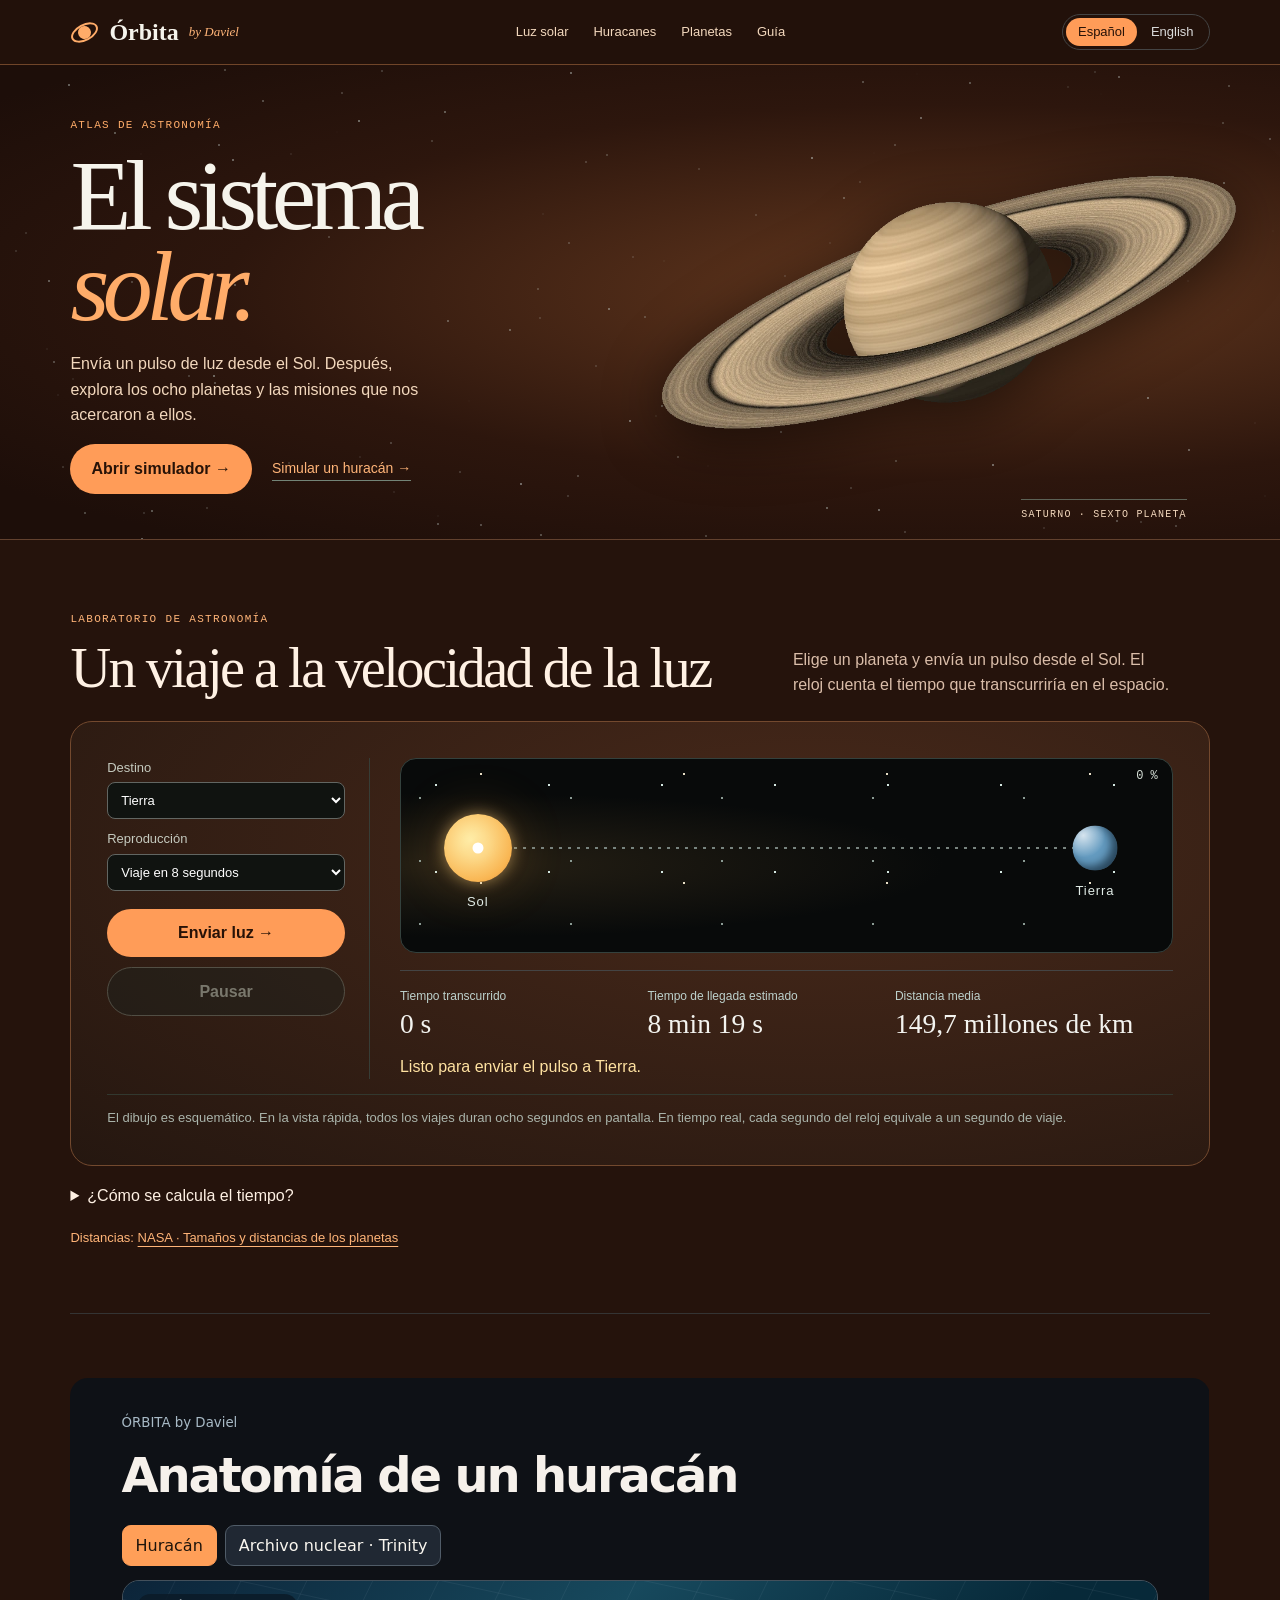
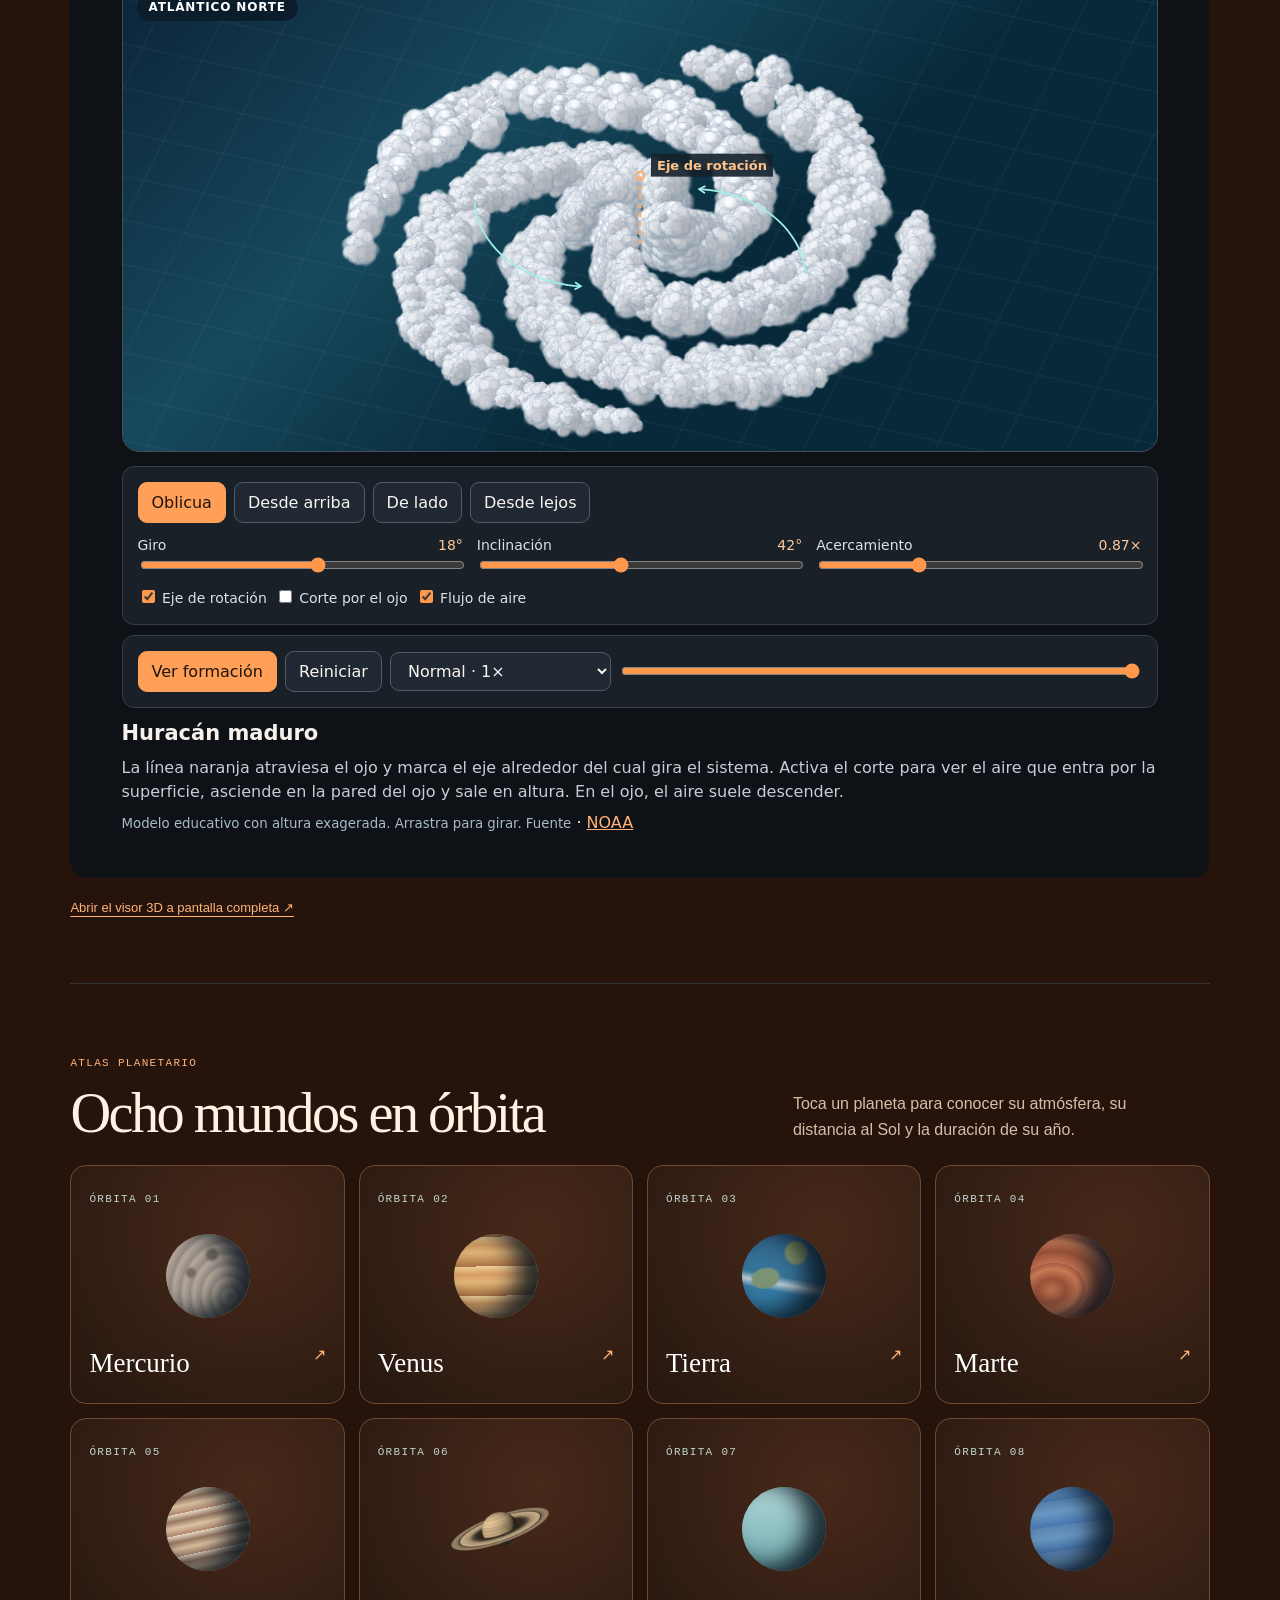
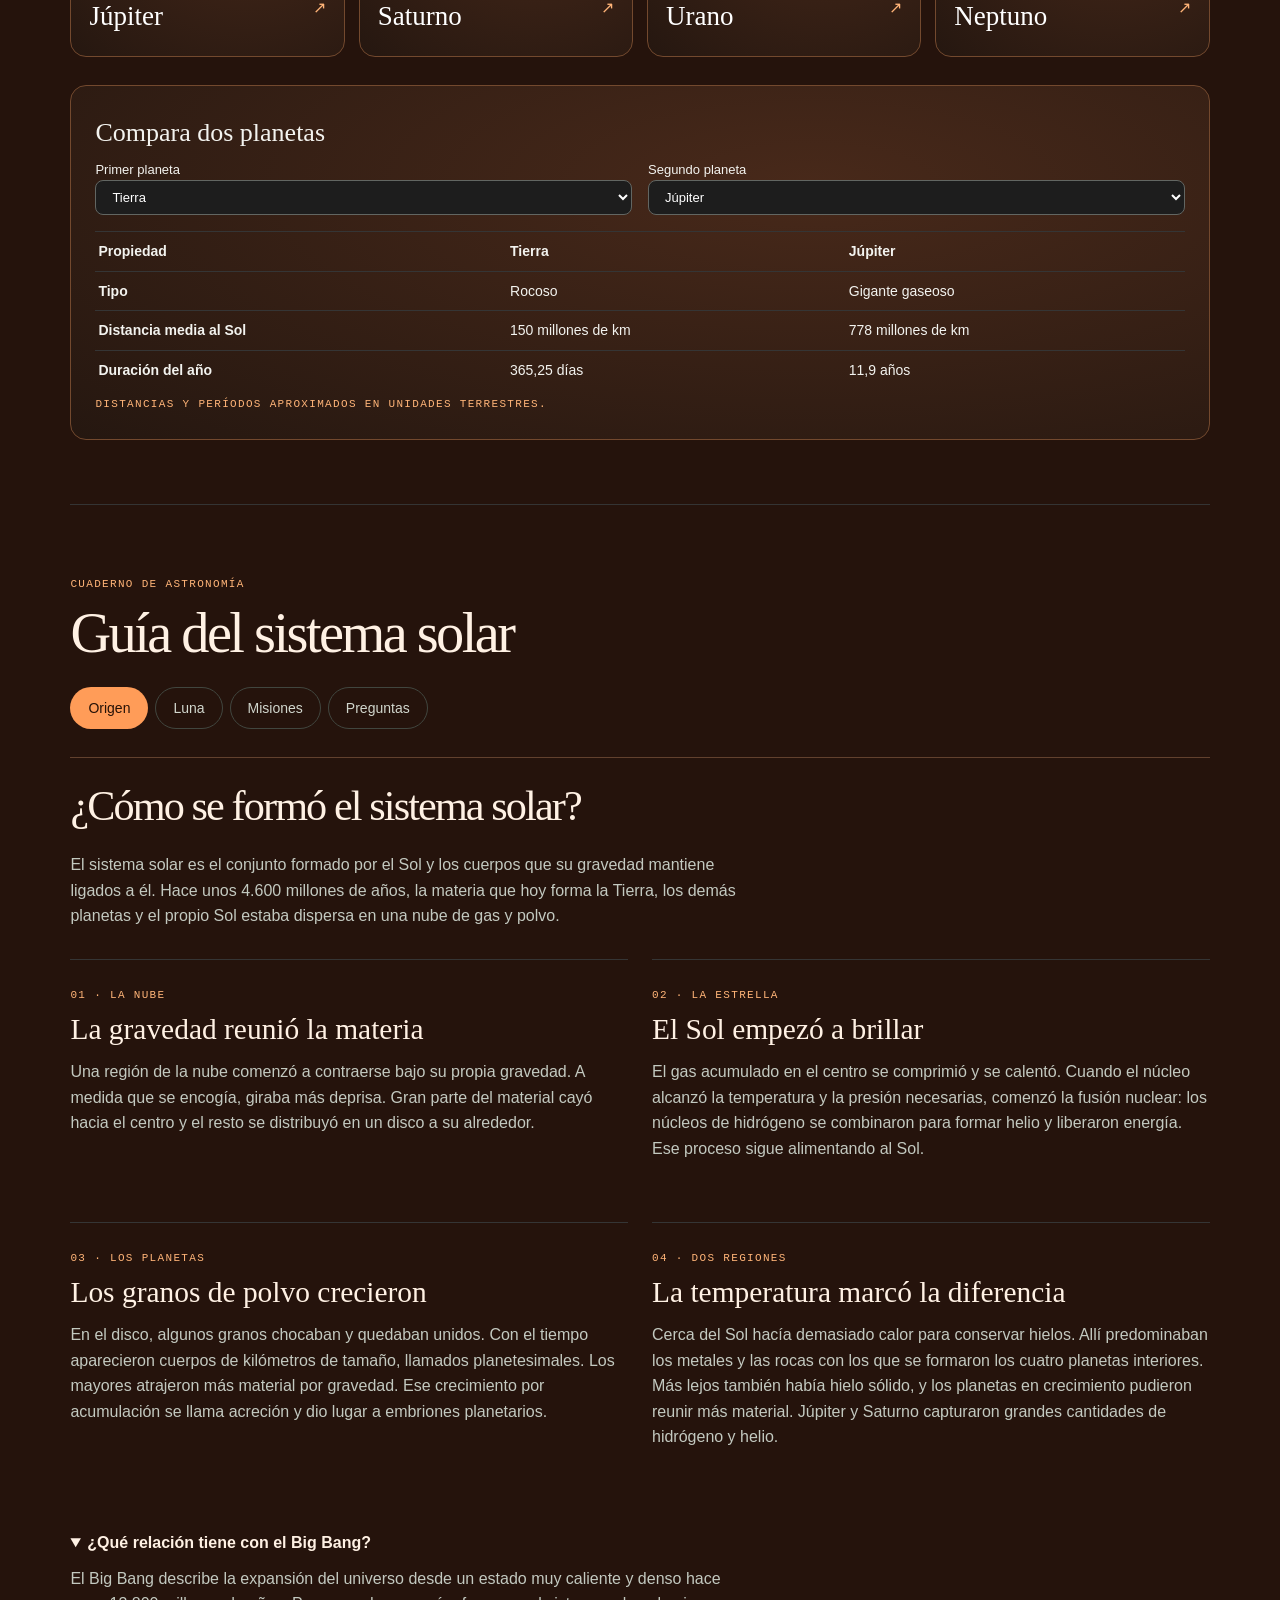
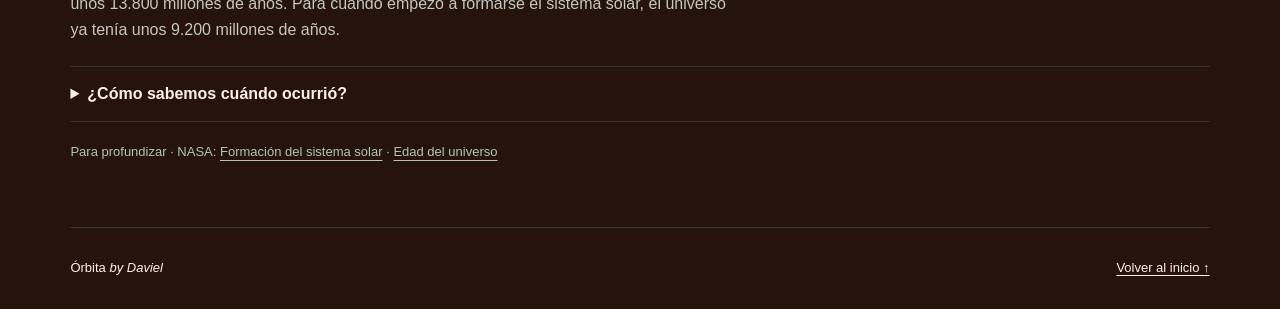
==== commit 31b27912: "Publicar visor atmosférico 3D con eje, corte y cámara libre" ====
--- a/index.html
+++ b/index.html
@@ -26,7 +26,7 @@
 
 :root{--mint:#ffac69;--accent:#ff9248;--hair:#62412e;--muted:#dabda9}
 body{background:#25130c;color:#fff1e4}header{background:#23120bf5;border-bottom-color:#704529}.hero{background:radial-gradient(ellipse at 74% 48%,#65391f,#2d160d 54%,#1d0e09 90%)}.bar nav a,.hero .caption,.intro p{color:#f3d8bd}.bar nav a:hover,.firma,.fuentes,.missions a,.date,small,.card .arrow,.minor-link{color:#ffb478}.lang [aria-current],.cta,.controles-luz #lanzar-luz,.guide-links a[aria-current],dialog button{background:#ff9c58;color:#271207}.card,.compare,.lunar,dialog,#luz .laboratorio{background:radial-gradient(ellipse at 65% 28%,#48291a,#251710);border-color:#73492e}.phase-buttons [aria-pressed=true]{background:#ffa05e;color:#251007}.bar nav{gap:clamp(8px,2vw,25px)}.storm-box{background:#2d1910;border:1px solid #815137;border-radius:22px;overflow:hidden}.storm-grid{display:grid;grid-template-columns:minmax(0,1.35fr) minmax(230px,.8fr)}.storm-sky{background:#172b33;display:grid;place-items:center;min-width:0}.storm-sky canvas{display:block;width:100%;height:auto;aspect-ratio:3/2}.storm-copy{padding:clamp(18px,3vw,42px);align-self:center}.storm-copy h3{font-size:clamp(24px,3vw,38px);margin-top:8px}.storm-copy p{color:#f3d5bd}.storm-controls{border-top:1px solid #76482f;padding:16px clamp(15px,3vw,36px);display:flex;flex-wrap:wrap;align-items:center;gap:12px}.storm-controls button,.storm-controls select{min-height:42px;padding:7px 15px;border:1px solid #926449;border-radius:12px;background:#301b12;color:#ffeadb}.storm-controls button:first-child{background:#ffa564;color:#281409;font-weight:bold;min-width:130px}.storm-controls button{cursor:pointer}.storm-controls label{display:flex;align-items:center;gap:8px}.storm-seek{width:100%;accent-color:#ff984d}.storm-box small{color:#ffb57d}.storm-grid canvas{background:radial-gradient(ellipse,#26454d,#101e23)}@media(max-width:700px){.storm-grid{grid-template-columns:1fr}.storm-sky canvas{max-height:290px}.storm-copy{padding:18px}.storm-copy p{margin-bottom:0}.storm-controls{gap:8px}.bar nav{gap:8px}.bar nav a{font-size:12px}}
-</style></head><body><header><div class="bar wrap"><a class="brand" href="#inicio"><span class="mark"></span>Órbita <span class="firma">by Daviel</span></a><nav aria-label="Secciones"><a href="#luz">Luz solar</a><a href="#tormentas">Huracanes</a><a href="#atlas">Planetas</a><a href="#guia">Guía</a></nav><div class="lang" role="group" aria-label="Idioma"><a data-language href="index.html" lang="es" hreflang="es" aria-current="page">Español</a><a data-language href="en.html" lang="en" hreflang="en" >English</a></div></div></header><main><section class="hero" id="inicio"><div class="sky" aria-hidden="true"></div><div class="wrap"><div class="intro"><small>Atlas de astronomía</small><h1>El sistema<br><em>solar.</em></h1><p>Envía un pulso de luz desde el Sol. Después, explora los ocho planetas y las misiones que nos acercaron a ellos.</p><div class="hero-actions"><a class="cta" href="#luz">Abrir simulador →</a><a class="minor-link" href="#tormentas">Simular un huracán →</a></div></div><img src="saturno.webp" alt="Ilustración de Saturno y sus anillos inclinados"><span class="caption">Saturno · Sexto planeta</span></div></section><section id="luz"><div class="sect-intro"><div><small>Laboratorio de astronomía</small><h2>Un viaje a la velocidad de la luz</h2></div><p>Elige un planeta y envía un pulso desde el Sol. El reloj cuenta el tiempo que transcurriría en el espacio.</p></div><div class="laboratorio"><div class="controles-luz"><label>Destino<select id="destino-luz"></select></label><label>Reproducción<select id="ritmo-luz"><option value="resumen">Viaje en 8 segundos</option><option value="real">Tiempo real</option></select></label><button id="lanzar-luz" type="button">Enviar luz →</button><button id="pausa-luz" type="button" disabled>Pausar</button></div><div class="espacio-luz"><span class="porcentaje" aria-hidden="true">0 %</span><div class="ruta-luz" aria-hidden="true"><div class="riel"><div class="rayo"></div></div><div class="astro sol"><b>Sol</b></div><div class="astro destino"><b id="nombre-luz"></b></div><div class="pulso"></div></div></div><div class="datos-luz"><div><span>Tiempo transcurrido</span><strong id="reloj-luz"></strong></div><div><span>Tiempo de llegada estimado</span><strong id="total-luz"></strong></div><div><span>Distancia media</span><strong id="distancia-luz"></strong></div></div><p role="status" id="estado-luz"></p><p class="nota-luz">El dibujo es esquemático. En la vista rápida, todos los viajes duran ocho segundos en pantalla. En tiempo real, cada segundo del reloj equivale a un segundo de viaje.</p></div><details><summary>¿Cómo se calcula el tiempo?</summary><p>Dividimos la distancia media entre el Sol y el planeta por la velocidad de la luz en el vacío (299.792,458 km/s). El resultado es el tiempo de ida en segundos. La distancia cambia a lo largo de cada órbita, así que el resultado es una aproximación.</p></details><p class="fuentes">Distancias: <a href="https://science.nasa.gov/solar-system/planet-sizes-and-locations-in-our-solar-system/">NASA · Tamaños y distancias de los planetas</a></p></section><section id="tormentas"><div class="sect-intro"><div><small>Laboratorio de la Tierra</small><h2>Cómo nace un huracán</h2></div><p>Observa desde arriba cómo se agrupan las nubes sobre el Atlántico. Esta secuencia ilustra un caso favorable: muchas tormentas se disipan antes de convertirse en huracanes.</p></div><div class="storm-box"><div class="storm-grid"><div class="storm-sky"><canvas width="600" height="400" role="img" aria-label="Vista esquemática de nubes que se organizan en espiral"></canvas></div><div class="storm-copy" aria-live="polite"><small data-step></small><h3></h3><p data-story></p></div></div><div class="storm-controls"><button type="button" data-play></button><button type="button" data-reset>Reiniciar</button><label>Velocidad <select><option value="1">Normal · 1×</option><option value=".25">Cámara lenta · 0.25×</option></select></label><input class="storm-seek" type="range" min="0" max="100" step="0.1" value="0" aria-label="Avance de la formación"></div></div><p class="fuentes"><a href="https://oceanservice.noaa.gov/facts/how-hurricanes-form.html">NOAA · Condiciones para la formación de huracanes</a></p></section><section id="atlas"><div class="sect-intro"><div><small>Atlas planetario</small><h2>Ocho mundos en órbita</h2></div><p>Toca un planeta para conocer su atmósfera, su distancia al Sol y la duración de su año.</p></div><div class="grid"></div><div class="compare"><h3>Compara dos planetas</h3><div class="pair"><label>Primer planeta<select id="a"></select></label><label>Segundo planeta<select id="b"></select></label></div><div aria-live="polite" id="comparacion"></div></div></section><section id="guia"><small>Cuaderno de astronomía</small><h2>Guía del sistema solar</h2><nav class="guide-links" aria-label="Temas de la guía"><a href="#origen">Origen</a><a href="#luna">Luna</a><a href="#misiones">Misiones</a><a href="#preguntas">Preguntas</a></nav><article class="guide-panel lectura" id="origen"><small>El origen</small><h2>¿Cómo se formó el sistema solar?</h2>
+</style></head><body><header><div class="bar wrap"><a class="brand" href="#inicio"><span class="mark"></span>Órbita <span class="firma">by Daviel</span></a><nav aria-label="Secciones"><a href="#luz">Luz solar</a><a href="#tormentas">Huracanes</a><a href="#atlas">Planetas</a><a href="#guia">Guía</a></nav><div class="lang" role="group" aria-label="Idioma"><a data-language href="index.html" lang="es" hreflang="es" aria-current="page">Español</a><a data-language href="en.html" lang="en" hreflang="en" >English</a></div></div></header><main><section class="hero" id="inicio"><div class="sky" aria-hidden="true"></div><div class="wrap"><div class="intro"><small>Atlas de astronomía</small><h1>El sistema<br><em>solar.</em></h1><p>Envía un pulso de luz desde el Sol. Después, explora los ocho planetas y las misiones que nos acercaron a ellos.</p><div class="hero-actions"><a class="cta" href="#luz">Abrir simulador →</a><a class="minor-link" href="#tormentas">Simular un huracán →</a></div></div><img src="saturno.webp" alt="Ilustración de Saturno y sus anillos inclinados"><span class="caption">Saturno · Sexto planeta</span></div></section><section id="luz"><div class="sect-intro"><div><small>Laboratorio de astronomía</small><h2>Un viaje a la velocidad de la luz</h2></div><p>Elige un planeta y envía un pulso desde el Sol. El reloj cuenta el tiempo que transcurriría en el espacio.</p></div><div class="laboratorio"><div class="controles-luz"><label>Destino<select id="destino-luz"></select></label><label>Reproducción<select id="ritmo-luz"><option value="resumen">Viaje en 8 segundos</option><option value="real">Tiempo real</option></select></label><button id="lanzar-luz" type="button">Enviar luz →</button><button id="pausa-luz" type="button" disabled>Pausar</button></div><div class="espacio-luz"><span class="porcentaje" aria-hidden="true">0 %</span><div class="ruta-luz" aria-hidden="true"><div class="riel"><div class="rayo"></div></div><div class="astro sol"><b>Sol</b></div><div class="astro destino"><b id="nombre-luz"></b></div><div class="pulso"></div></div></div><div class="datos-luz"><div><span>Tiempo transcurrido</span><strong id="reloj-luz"></strong></div><div><span>Tiempo de llegada estimado</span><strong id="total-luz"></strong></div><div><span>Distancia media</span><strong id="distancia-luz"></strong></div></div><p role="status" id="estado-luz"></p><p class="nota-luz">El dibujo es esquemático. En la vista rápida, todos los viajes duran ocho segundos en pantalla. En tiempo real, cada segundo del reloj equivale a un segundo de viaje.</p></div><details><summary>¿Cómo se calcula el tiempo?</summary><p>Dividimos la distancia media entre el Sol y el planeta por la velocidad de la luz en el vacío (299.792,458 km/s). El resultado es el tiempo de ida en segundos. La distancia cambia a lo largo de cada órbita, así que el resultado es una aproximación.</p></details><p class="fuentes">Distancias: <a href="https://science.nasa.gov/solar-system/planet-sizes-and-locations-in-our-solar-system/">NASA · Tamaños y distancias de los planetas</a></p></section><section id="tormentas"><iframe src="atmosfera.html" title="Atmósfera en 3D" style="display:block;width:100%;height:clamp(930px,110vw,1100px);border:0;border-radius:18px" loading="lazy"></iframe><p class="fuentes"><a href="atmosfera.html">Abrir el visor 3D a pantalla completa ↗</a></p></section><section id="atlas"><div class="sect-intro"><div><small>Atlas planetario</small><h2>Ocho mundos en órbita</h2></div><p>Toca un planeta para conocer su atmósfera, su distancia al Sol y la duración de su año.</p></div><div class="grid"></div><div class="compare"><h3>Compara dos planetas</h3><div class="pair"><label>Primer planeta<select id="a"></select></label><label>Segundo planeta<select id="b"></select></label></div><div aria-live="polite" id="comparacion"></div></div></section><section id="guia"><small>Cuaderno de astronomía</small><h2>Guía del sistema solar</h2><nav class="guide-links" aria-label="Temas de la guía"><a href="#origen">Origen</a><a href="#luna">Luna</a><a href="#misiones">Misiones</a><a href="#preguntas">Preguntas</a></nav><article class="guide-panel lectura" id="origen"><small>El origen</small><h2>¿Cómo se formó el sistema solar?</h2>
 <p class="entrada">El sistema solar es el conjunto formado por el Sol y los cuerpos que su gravedad mantiene ligados a él. Hace unos 4.600 millones de años, la materia que hoy forma la Tierra, los demás planetas y el propio Sol estaba dispersa en una nube de gas y polvo.</p>
 <div class="historia">
 <article><small>01 · La nube</small><h3>La gravedad reunió la materia</h3><p>Una región de la nube comenzó a contraerse bajo su propia gravedad. A medida que se encogía, giraba más deprisa. Gran parte del material cayó hacia el centro y el resto se distribuyó en un disco a su alrededor.</p></article>
@@ -100,57 +100,6 @@
 if(!guideLinks.some(link=>link.hash===location.hash)){guideLinks.slice(1).forEach(link=>document.querySelector(link.hash).hidden=true);guideLinks[0].setAttribute('aria-current','true')}
 window.addEventListener('hashchange',()=>openTopic(true));
 if(guideLinks.some(link=>link.hash===location.hash))requestAnimationFrame(()=>openTopic(true));
-</script><script>
-(()=>{
- const section=document.getElementById('tormentas');
- const en=document.documentElement.lang==='en';
- const stages=en?[
- ['Scattered thunderstorms','Warm ocean water supplies moisture. Moist air rises, cools and condenses into clouds. Thunderstorms begin to cluster around a disturbance.'],
- ['Tropical depression','Persistent thunderstorms gather around a closed center of circulation. In the Northern Hemisphere, air spirals inward counterclockwise.'],
- ['Tropical storm','Heat released by condensation helps sustain rising air. With little change in wind speed or direction with height, rainbands can wrap around the center. Sustained winds reach 39 mph (63 km/h).'],
- ['Hurricane','At sustained winds of 74 mph (119 km/h), the system is a hurricane. In this example, a clearer eye forms inside a ring of intense thunderstorms.']
- ]:[
- ['Tormentas dispersas','El océano cálido aporta humedad. El aire húmedo asciende, se enfría y se condensa en nubes. Las tormentas comienzan a agruparse alrededor de una perturbación.'],
- ['Depresión tropical','Las tormentas persisten y se organiza una circulación cerrada. En el hemisferio norte, el aire gira hacia el centro en sentido contrario a las agujas del reloj.'],
- ['Tormenta tropical','La condensación libera calor y favorece el ascenso del aire. Si el viento cambia poco con la altura, las bandas de lluvia pueden envolver el centro. Los vientos sostenidos alcanzan 63 km/h.'],
- ['Huracán','Cuando los vientos sostenidos alcanzan 119 km/h, el sistema se clasifica como huracán. En este ejemplo aparece un ojo más despejado, rodeado por un anillo de tormentas intensas.']
- ];
- const canvas=section.querySelector('canvas'),ctx=canvas.getContext('2d');
- const play=section.querySelector('[data-play]'),speed=section.querySelector('select'),seek=section.querySelector('input');
- const sprite=document.createElement('canvas');sprite.width=sprite.height=48;
- const brush=sprite.getContext('2d'),grad=brush.createRadialGradient(24,24,0,24,24,24);
- grad.addColorStop(0,'rgba(255,250,234,.94)');grad.addColorStop(.42,'rgba(220,232,228,.73)');grad.addColorStop(1,'rgba(177,199,204,0)');brush.fillStyle=grad;brush.fillRect(0,0,48,48);
- let seed=1947;
- function random(){seed=(Math.imul(1664525,seed)+1013904223)>>>0;return seed/4294967296}
- const clouds=Array.from({length:680},(_,i)=>{
-  const cluster=i%9,angle=cluster*2.4,r=28+(cluster%4)*29;
-  return {x:Math.cos(angle)*r+(random()-.5)*50,y:Math.sin(angle)*r+(random()-.5)*44,r:Math.pow(random(),1.6)*135,arm:i%4,jitter:(random()-.5)*.9,size:8+random()*18};
- });
- let progress=0,playing=false,previous=0,frame=0,stage=-1;
- function draw(){
-  const t=progress/100,idx=Math.min(3,Math.floor(t*4)),mix=t*t*(3-2*t);
-  ctx.clearRect(0,0,600,400);ctx.save();ctx.translate(300,200);
-  ctx.strokeStyle='rgba(168,207,204,.1)';ctx.lineWidth=1;
-  for(let r=48;r<=192;r+=48){ctx.beginPath();ctx.arc(0,0,r,0,2*Math.PI);ctx.stroke()}
-  for(const p of clouds){
-   const angle=p.arm*Math.PI/2+p.r*.028+p.jitter-t*4.4;
-   const radius=p.r+16*mix;
-   const x=(1-mix)*p.x+mix*Math.cos(angle)*radius,y=(1-mix)*p.y+mix*Math.sin(angle)*radius;
-   const size=p.size*(.78+.45*t);ctx.globalAlpha=.46+.4*t;
-   ctx.drawImage(sprite,x-size,y-size,size*2,size*2)
-  }
-  ctx.restore();seek.value=progress;
-  if(stage!==idx){stage=idx;section.querySelector('[data-step]').textContent=(en?'Stage ':'Etapa ')+(idx+1)+(en?' of 4':' de 4');section.querySelector('h3').textContent=stages[idx][0];section.querySelector('[data-story]').textContent=stages[idx][1]}
- }
- function label(){play.textContent=playing?(en?'Pause':'Pausar'):progress>=100?(en?'Play again':'Volver a ver'):progress>0?(en?'Resume':'Continuar'):(en?'Start formation':'Iniciar formación')}
- function stop(){playing=false;cancelAnimationFrame(frame);label()}
- function tick(now){progress=Math.min(100,progress+(now-previous)*Number(speed.value)/240);previous=now;draw();if(progress>=100)stop();else frame=requestAnimationFrame(tick)}
- play.onclick=()=>{if(playing){stop();return}if(progress>=100)progress=0;playing=true;previous=performance.now();draw();label();frame=requestAnimationFrame(tick)};
- section.querySelector('[data-reset]').onclick=()=>{stop();progress=0;draw();label()};
- seek.oninput=()=>{stop();progress=Number(seek.value);draw();label()};
- document.addEventListener('visibilitychange',()=>{if(document.hidden&&playing)stop()});
- draw();label();
-})();
 </script></body></html>
 
 
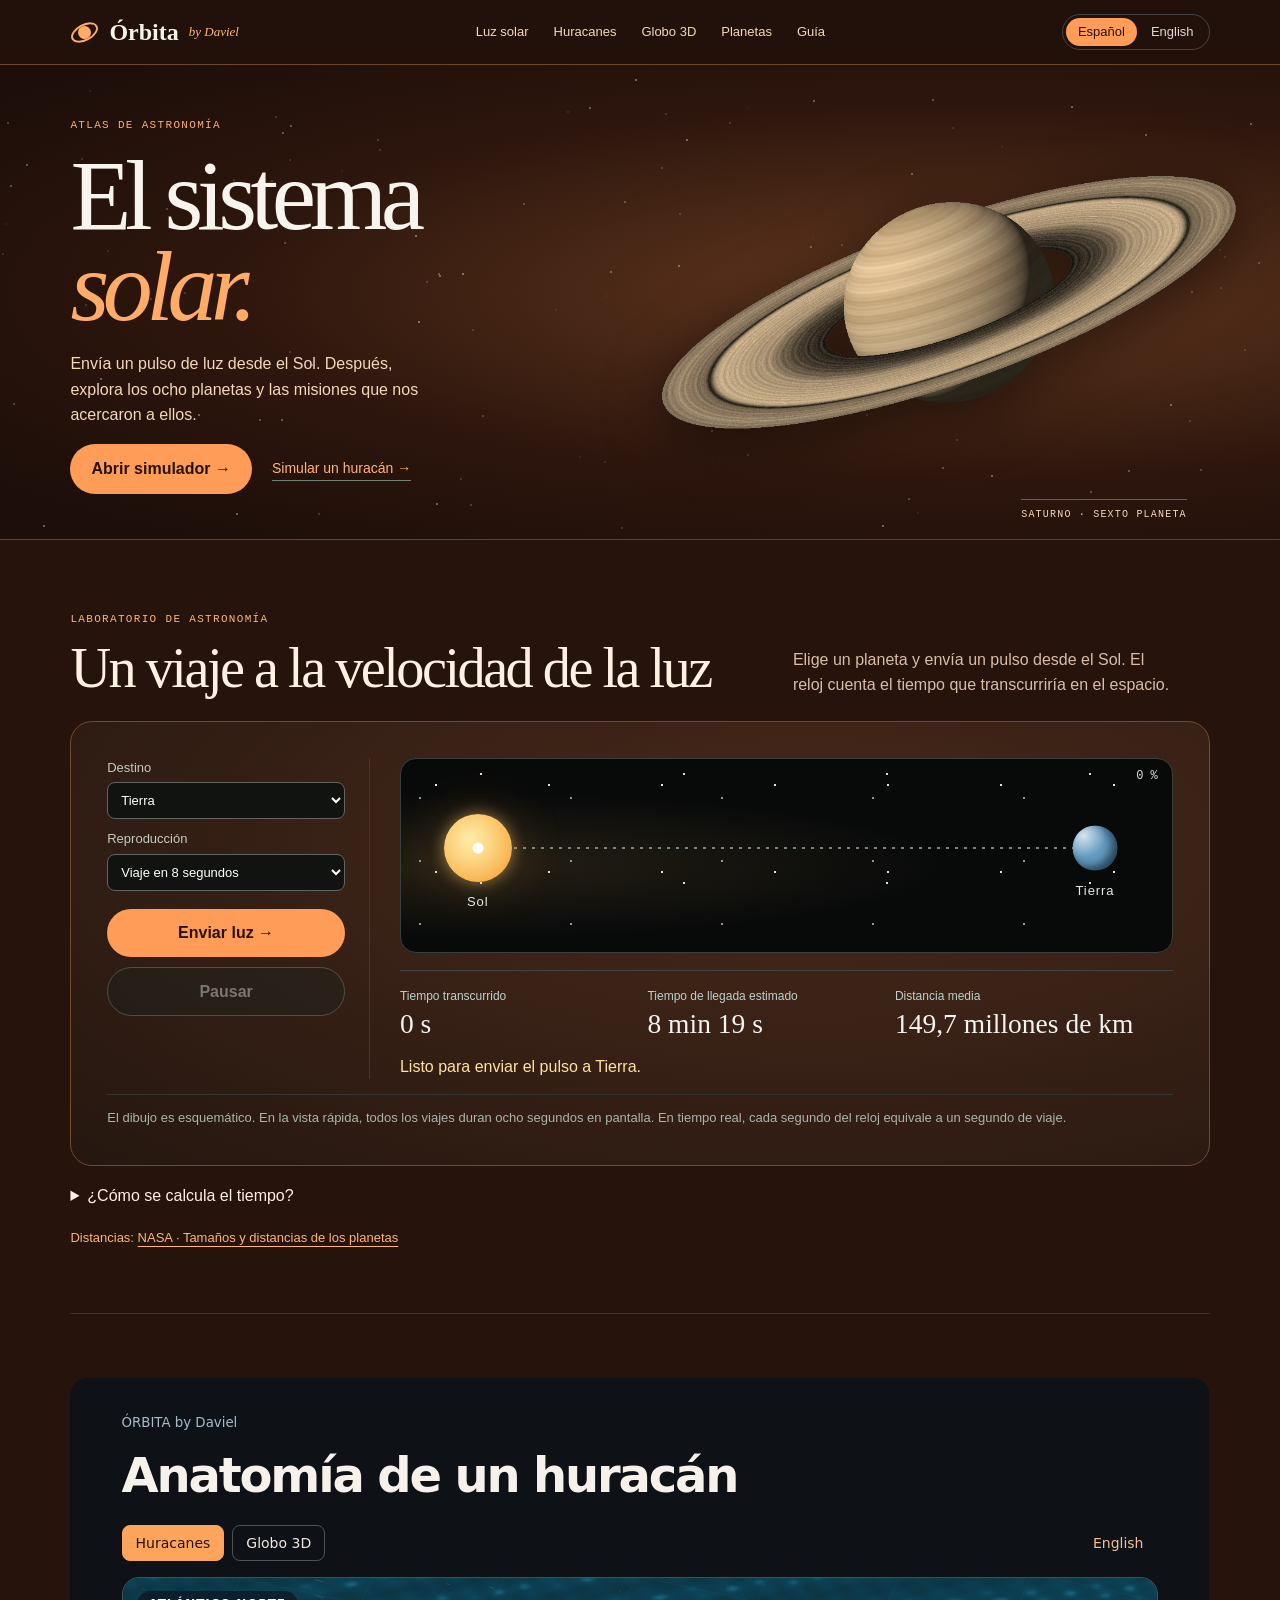
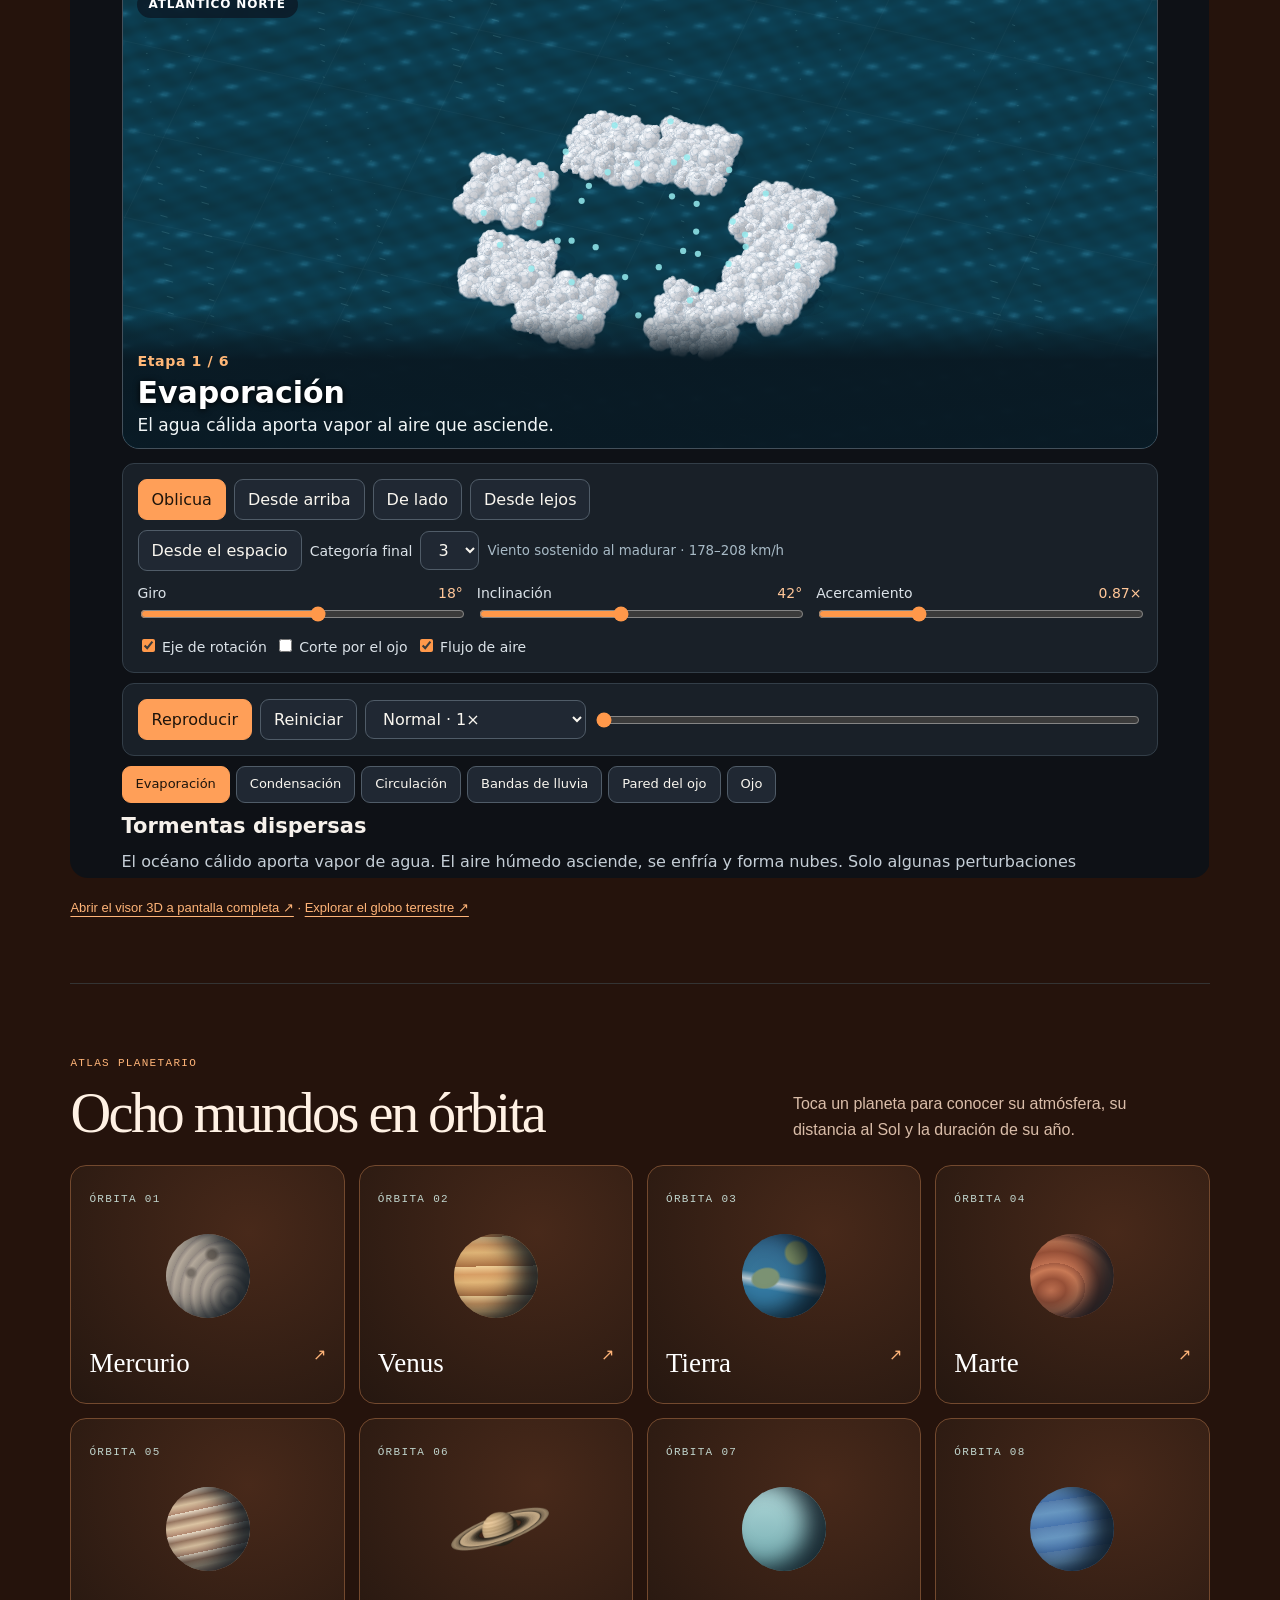
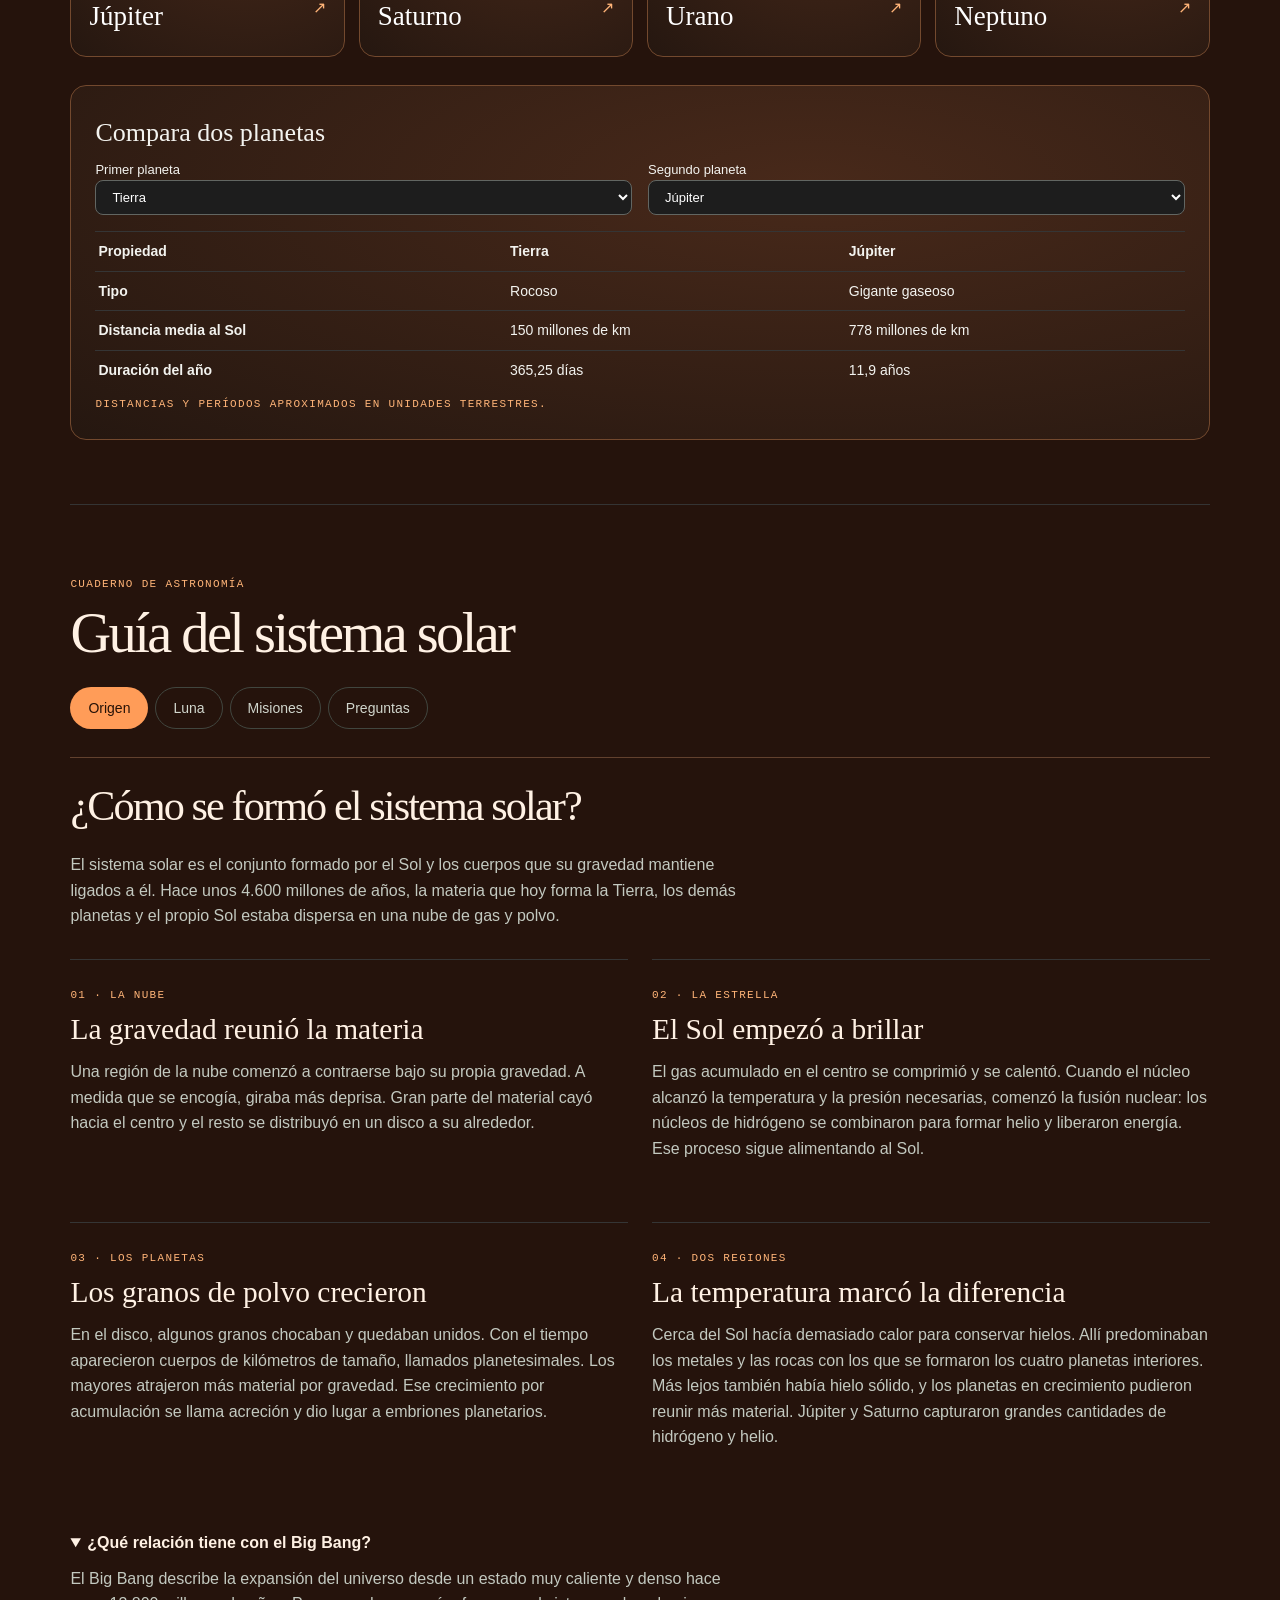
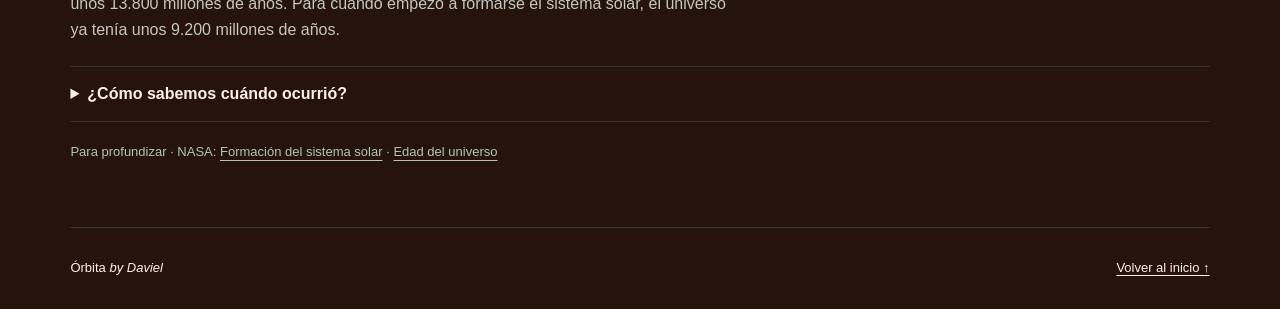
==== commit 9d84f485: "Sustituir las escenas nucleares por un globo geográfico interactivo" ====
--- a/index.html
+++ b/index.html
@@ -26,7 +26,7 @@
 
 :root{--mint:#ffac69;--accent:#ff9248;--hair:#62412e;--muted:#dabda9}
 body{background:#25130c;color:#fff1e4}header{background:#23120bf5;border-bottom-color:#704529}.hero{background:radial-gradient(ellipse at 74% 48%,#65391f,#2d160d 54%,#1d0e09 90%)}.bar nav a,.hero .caption,.intro p{color:#f3d8bd}.bar nav a:hover,.firma,.fuentes,.missions a,.date,small,.card .arrow,.minor-link{color:#ffb478}.lang [aria-current],.cta,.controles-luz #lanzar-luz,.guide-links a[aria-current],dialog button{background:#ff9c58;color:#271207}.card,.compare,.lunar,dialog,#luz .laboratorio{background:radial-gradient(ellipse at 65% 28%,#48291a,#251710);border-color:#73492e}.phase-buttons [aria-pressed=true]{background:#ffa05e;color:#251007}.bar nav{gap:clamp(8px,2vw,25px)}.storm-box{background:#2d1910;border:1px solid #815137;border-radius:22px;overflow:hidden}.storm-grid{display:grid;grid-template-columns:minmax(0,1.35fr) minmax(230px,.8fr)}.storm-sky{background:#172b33;display:grid;place-items:center;min-width:0}.storm-sky canvas{display:block;width:100%;height:auto;aspect-ratio:3/2}.storm-copy{padding:clamp(18px,3vw,42px);align-self:center}.storm-copy h3{font-size:clamp(24px,3vw,38px);margin-top:8px}.storm-copy p{color:#f3d5bd}.storm-controls{border-top:1px solid #76482f;padding:16px clamp(15px,3vw,36px);display:flex;flex-wrap:wrap;align-items:center;gap:12px}.storm-controls button,.storm-controls select{min-height:42px;padding:7px 15px;border:1px solid #926449;border-radius:12px;background:#301b12;color:#ffeadb}.storm-controls button:first-child{background:#ffa564;color:#281409;font-weight:bold;min-width:130px}.storm-controls button{cursor:pointer}.storm-controls label{display:flex;align-items:center;gap:8px}.storm-seek{width:100%;accent-color:#ff984d}.storm-box small{color:#ffb57d}.storm-grid canvas{background:radial-gradient(ellipse,#26454d,#101e23)}@media(max-width:700px){.storm-grid{grid-template-columns:1fr}.storm-sky canvas{max-height:290px}.storm-copy{padding:18px}.storm-copy p{margin-bottom:0}.storm-controls{gap:8px}.bar nav{gap:8px}.bar nav a{font-size:12px}}
-</style></head><body><header><div class="bar wrap"><a class="brand" href="#inicio"><span class="mark"></span>Órbita <span class="firma">by Daviel</span></a><nav aria-label="Secciones"><a href="#luz">Luz solar</a><a href="#tormentas">Huracanes</a><a href="#atlas">Planetas</a><a href="#guia">Guía</a></nav><div class="lang" role="group" aria-label="Idioma"><a data-language href="index.html" lang="es" hreflang="es" aria-current="page">Español</a><a data-language href="en.html" lang="en" hreflang="en" >English</a></div></div></header><main><section class="hero" id="inicio"><div class="sky" aria-hidden="true"></div><div class="wrap"><div class="intro"><small>Atlas de astronomía</small><h1>El sistema<br><em>solar.</em></h1><p>Envía un pulso de luz desde el Sol. Después, explora los ocho planetas y las misiones que nos acercaron a ellos.</p><div class="hero-actions"><a class="cta" href="#luz">Abrir simulador →</a><a class="minor-link" href="#tormentas">Simular un huracán →</a></div></div><img src="saturno.webp" alt="Ilustración de Saturno y sus anillos inclinados"><span class="caption">Saturno · Sexto planeta</span></div></section><section id="luz"><div class="sect-intro"><div><small>Laboratorio de astronomía</small><h2>Un viaje a la velocidad de la luz</h2></div><p>Elige un planeta y envía un pulso desde el Sol. El reloj cuenta el tiempo que transcurriría en el espacio.</p></div><div class="laboratorio"><div class="controles-luz"><label>Destino<select id="destino-luz"></select></label><label>Reproducción<select id="ritmo-luz"><option value="resumen">Viaje en 8 segundos</option><option value="real">Tiempo real</option></select></label><button id="lanzar-luz" type="button">Enviar luz →</button><button id="pausa-luz" type="button" disabled>Pausar</button></div><div class="espacio-luz"><span class="porcentaje" aria-hidden="true">0 %</span><div class="ruta-luz" aria-hidden="true"><div class="riel"><div class="rayo"></div></div><div class="astro sol"><b>Sol</b></div><div class="astro destino"><b id="nombre-luz"></b></div><div class="pulso"></div></div></div><div class="datos-luz"><div><span>Tiempo transcurrido</span><strong id="reloj-luz"></strong></div><div><span>Tiempo de llegada estimado</span><strong id="total-luz"></strong></div><div><span>Distancia media</span><strong id="distancia-luz"></strong></div></div><p role="status" id="estado-luz"></p><p class="nota-luz">El dibujo es esquemático. En la vista rápida, todos los viajes duran ocho segundos en pantalla. En tiempo real, cada segundo del reloj equivale a un segundo de viaje.</p></div><details><summary>¿Cómo se calcula el tiempo?</summary><p>Dividimos la distancia media entre el Sol y el planeta por la velocidad de la luz en el vacío (299.792,458 km/s). El resultado es el tiempo de ida en segundos. La distancia cambia a lo largo de cada órbita, así que el resultado es una aproximación.</p></details><p class="fuentes">Distancias: <a href="https://science.nasa.gov/solar-system/planet-sizes-and-locations-in-our-solar-system/">NASA · Tamaños y distancias de los planetas</a></p></section><section id="tormentas"><iframe src="atmosfera.html" title="Atmósfera en 3D" style="display:block;width:100%;height:clamp(930px,110vw,1100px);border:0;border-radius:18px" loading="lazy"></iframe><p class="fuentes"><a href="atmosfera.html">Abrir el visor 3D a pantalla completa ↗</a></p></section><section id="atlas"><div class="sect-intro"><div><small>Atlas planetario</small><h2>Ocho mundos en órbita</h2></div><p>Toca un planeta para conocer su atmósfera, su distancia al Sol y la duración de su año.</p></div><div class="grid"></div><div class="compare"><h3>Compara dos planetas</h3><div class="pair"><label>Primer planeta<select id="a"></select></label><label>Segundo planeta<select id="b"></select></label></div><div aria-live="polite" id="comparacion"></div></div></section><section id="guia"><small>Cuaderno de astronomía</small><h2>Guía del sistema solar</h2><nav class="guide-links" aria-label="Temas de la guía"><a href="#origen">Origen</a><a href="#luna">Luna</a><a href="#misiones">Misiones</a><a href="#preguntas">Preguntas</a></nav><article class="guide-panel lectura" id="origen"><small>El origen</small><h2>¿Cómo se formó el sistema solar?</h2>
+</style></head><body><header><div class="bar wrap"><a class="brand" href="#inicio"><span class="mark"></span>Órbita <span class="firma">by Daviel</span></a><nav aria-label="Secciones"><a href="#luz">Luz solar</a><a href="#tormentas">Huracanes</a><a href="globo.html">Globo 3D</a><a href="#atlas">Planetas</a><a href="#guia">Guía</a></nav><div class="lang" role="group" aria-label="Idioma"><a data-language href="index.html" lang="es" hreflang="es" aria-current="page">Español</a><a data-language href="en.html" lang="en" hreflang="en" >English</a></div></div></header><main><section class="hero" id="inicio"><div class="sky" aria-hidden="true"></div><div class="wrap"><div class="intro"><small>Atlas de astronomía</small><h1>El sistema<br><em>solar.</em></h1><p>Envía un pulso de luz desde el Sol. Después, explora los ocho planetas y las misiones que nos acercaron a ellos.</p><div class="hero-actions"><a class="cta" href="#luz">Abrir simulador →</a><a class="minor-link" href="#tormentas">Simular un huracán →</a></div></div><img src="saturno.webp" alt="Ilustración de Saturno y sus anillos inclinados"><span class="caption">Saturno · Sexto planeta</span></div></section><section id="luz"><div class="sect-intro"><div><small>Laboratorio de astronomía</small><h2>Un viaje a la velocidad de la luz</h2></div><p>Elige un planeta y envía un pulso desde el Sol. El reloj cuenta el tiempo que transcurriría en el espacio.</p></div><div class="laboratorio"><div class="controles-luz"><label>Destino<select id="destino-luz"></select></label><label>Reproducción<select id="ritmo-luz"><option value="resumen">Viaje en 8 segundos</option><option value="real">Tiempo real</option></select></label><button id="lanzar-luz" type="button">Enviar luz →</button><button id="pausa-luz" type="button" disabled>Pausar</button></div><div class="espacio-luz"><span class="porcentaje" aria-hidden="true">0 %</span><div class="ruta-luz" aria-hidden="true"><div class="riel"><div class="rayo"></div></div><div class="astro sol"><b>Sol</b></div><div class="astro destino"><b id="nombre-luz"></b></div><div class="pulso"></div></div></div><div class="datos-luz"><div><span>Tiempo transcurrido</span><strong id="reloj-luz"></strong></div><div><span>Tiempo de llegada estimado</span><strong id="total-luz"></strong></div><div><span>Distancia media</span><strong id="distancia-luz"></strong></div></div><p role="status" id="estado-luz"></p><p class="nota-luz">El dibujo es esquemático. En la vista rápida, todos los viajes duran ocho segundos en pantalla. En tiempo real, cada segundo del reloj equivale a un segundo de viaje.</p></div><details><summary>¿Cómo se calcula el tiempo?</summary><p>Dividimos la distancia media entre el Sol y el planeta por la velocidad de la luz en el vacío (299.792,458 km/s). El resultado es el tiempo de ida en segundos. La distancia cambia a lo largo de cada órbita, así que el resultado es una aproximación.</p></details><p class="fuentes">Distancias: <a href="https://science.nasa.gov/solar-system/planet-sizes-and-locations-in-our-solar-system/">NASA · Tamaños y distancias de los planetas</a></p></section><section id="tormentas"><iframe src="atmosfera.html" title="Atmósfera en 3D" style="display:block;width:100%;height:clamp(930px,110vw,1100px);border:0;border-radius:18px" loading="lazy"></iframe><p class="fuentes"><a href="atmosfera.html">Abrir el visor 3D a pantalla completa ↗</a> · <a href="globo.html">Explorar el globo terrestre ↗</a></p></section><section id="atlas"><div class="sect-intro"><div><small>Atlas planetario</small><h2>Ocho mundos en órbita</h2></div><p>Toca un planeta para conocer su atmósfera, su distancia al Sol y la duración de su año.</p></div><div class="grid"></div><div class="compare"><h3>Compara dos planetas</h3><div class="pair"><label>Primer planeta<select id="a"></select></label><label>Segundo planeta<select id="b"></select></label></div><div aria-live="polite" id="comparacion"></div></div></section><section id="guia"><small>Cuaderno de astronomía</small><h2>Guía del sistema solar</h2><nav class="guide-links" aria-label="Temas de la guía"><a href="#origen">Origen</a><a href="#luna">Luna</a><a href="#misiones">Misiones</a><a href="#preguntas">Preguntas</a></nav><article class="guide-panel lectura" id="origen"><small>El origen</small><h2>¿Cómo se formó el sistema solar?</h2>
 <p class="entrada">El sistema solar es el conjunto formado por el Sol y los cuerpos que su gravedad mantiene ligados a él. Hace unos 4.600 millones de años, la materia que hoy forma la Tierra, los demás planetas y el propio Sol estaba dispersa en una nube de gas y polvo.</p>
 <div class="historia">
 <article><small>01 · La nube</small><h3>La gravedad reunió la materia</h3><p>Una región de la nube comenzó a contraerse bajo su propia gravedad. A medida que se encogía, giraba más deprisa. Gran parte del material cayó hacia el centro y el resto se distribuyó en un disco a su alrededor.</p></article>
